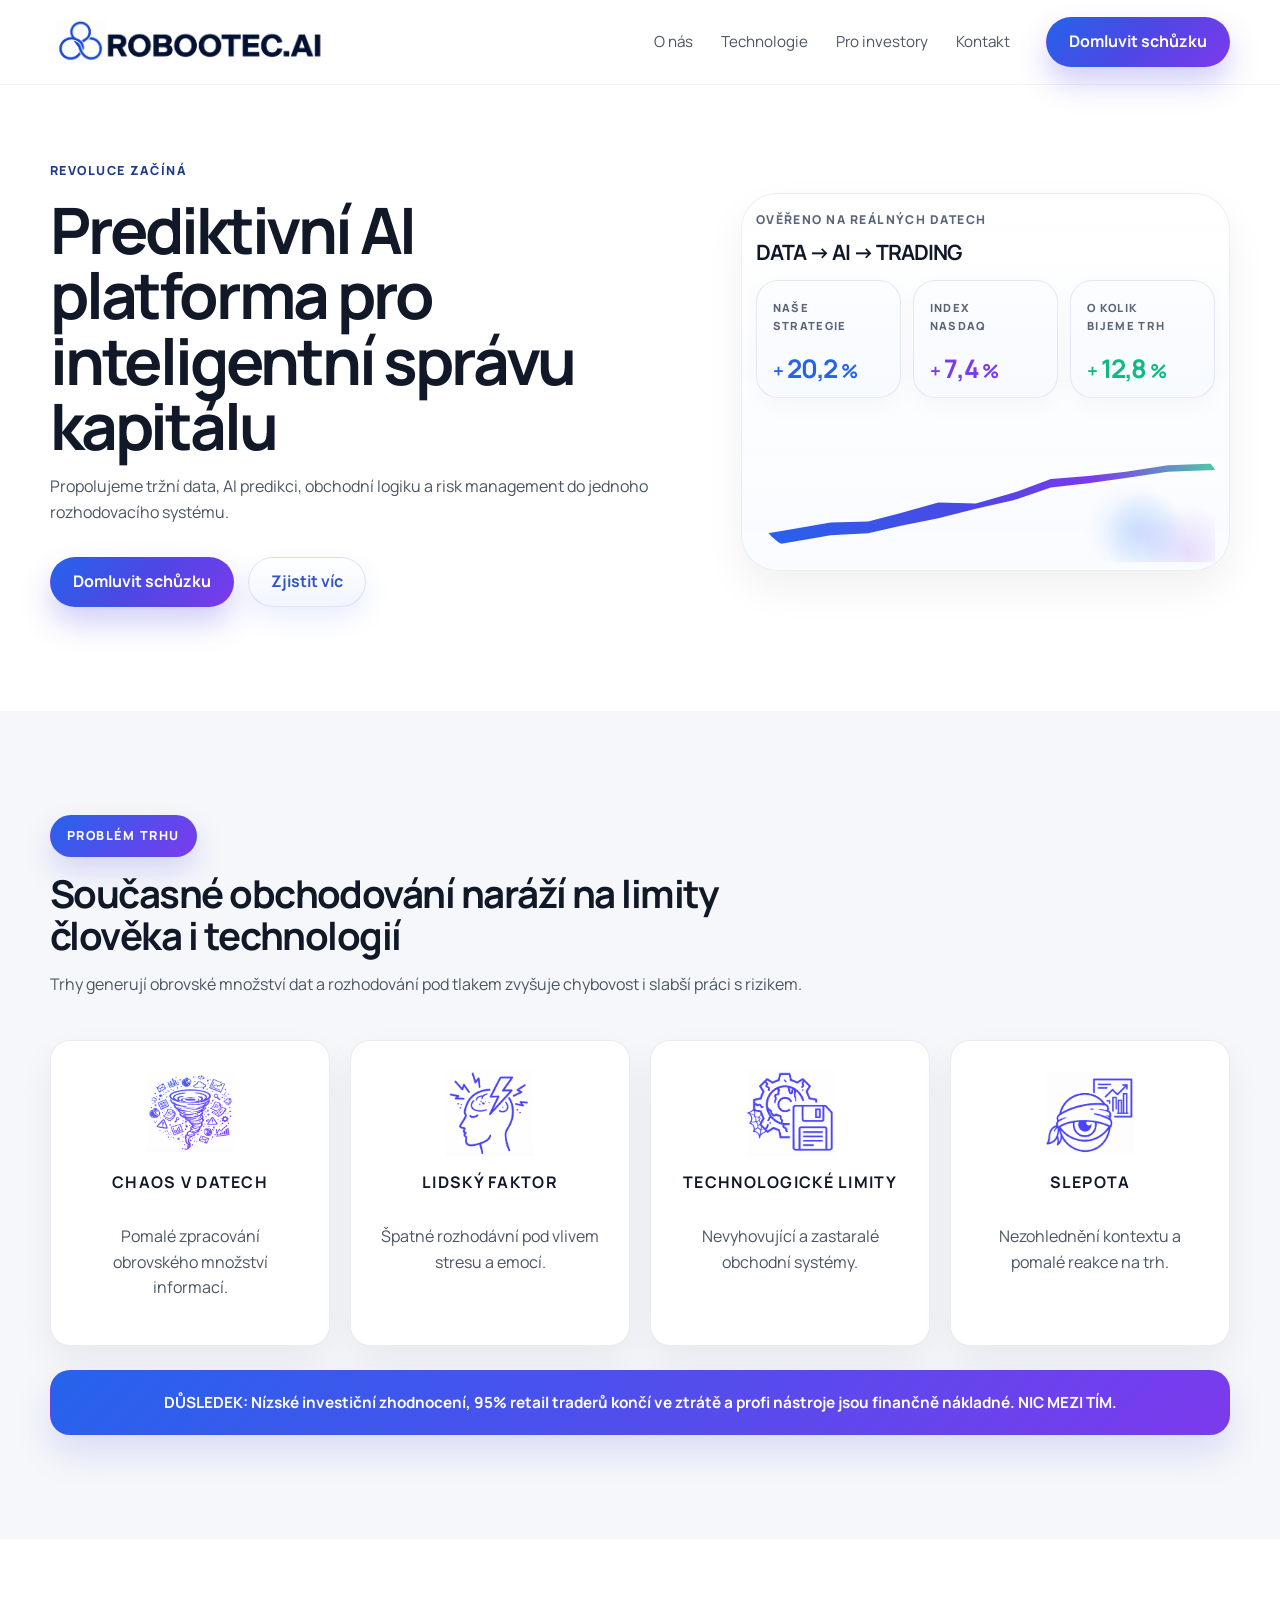
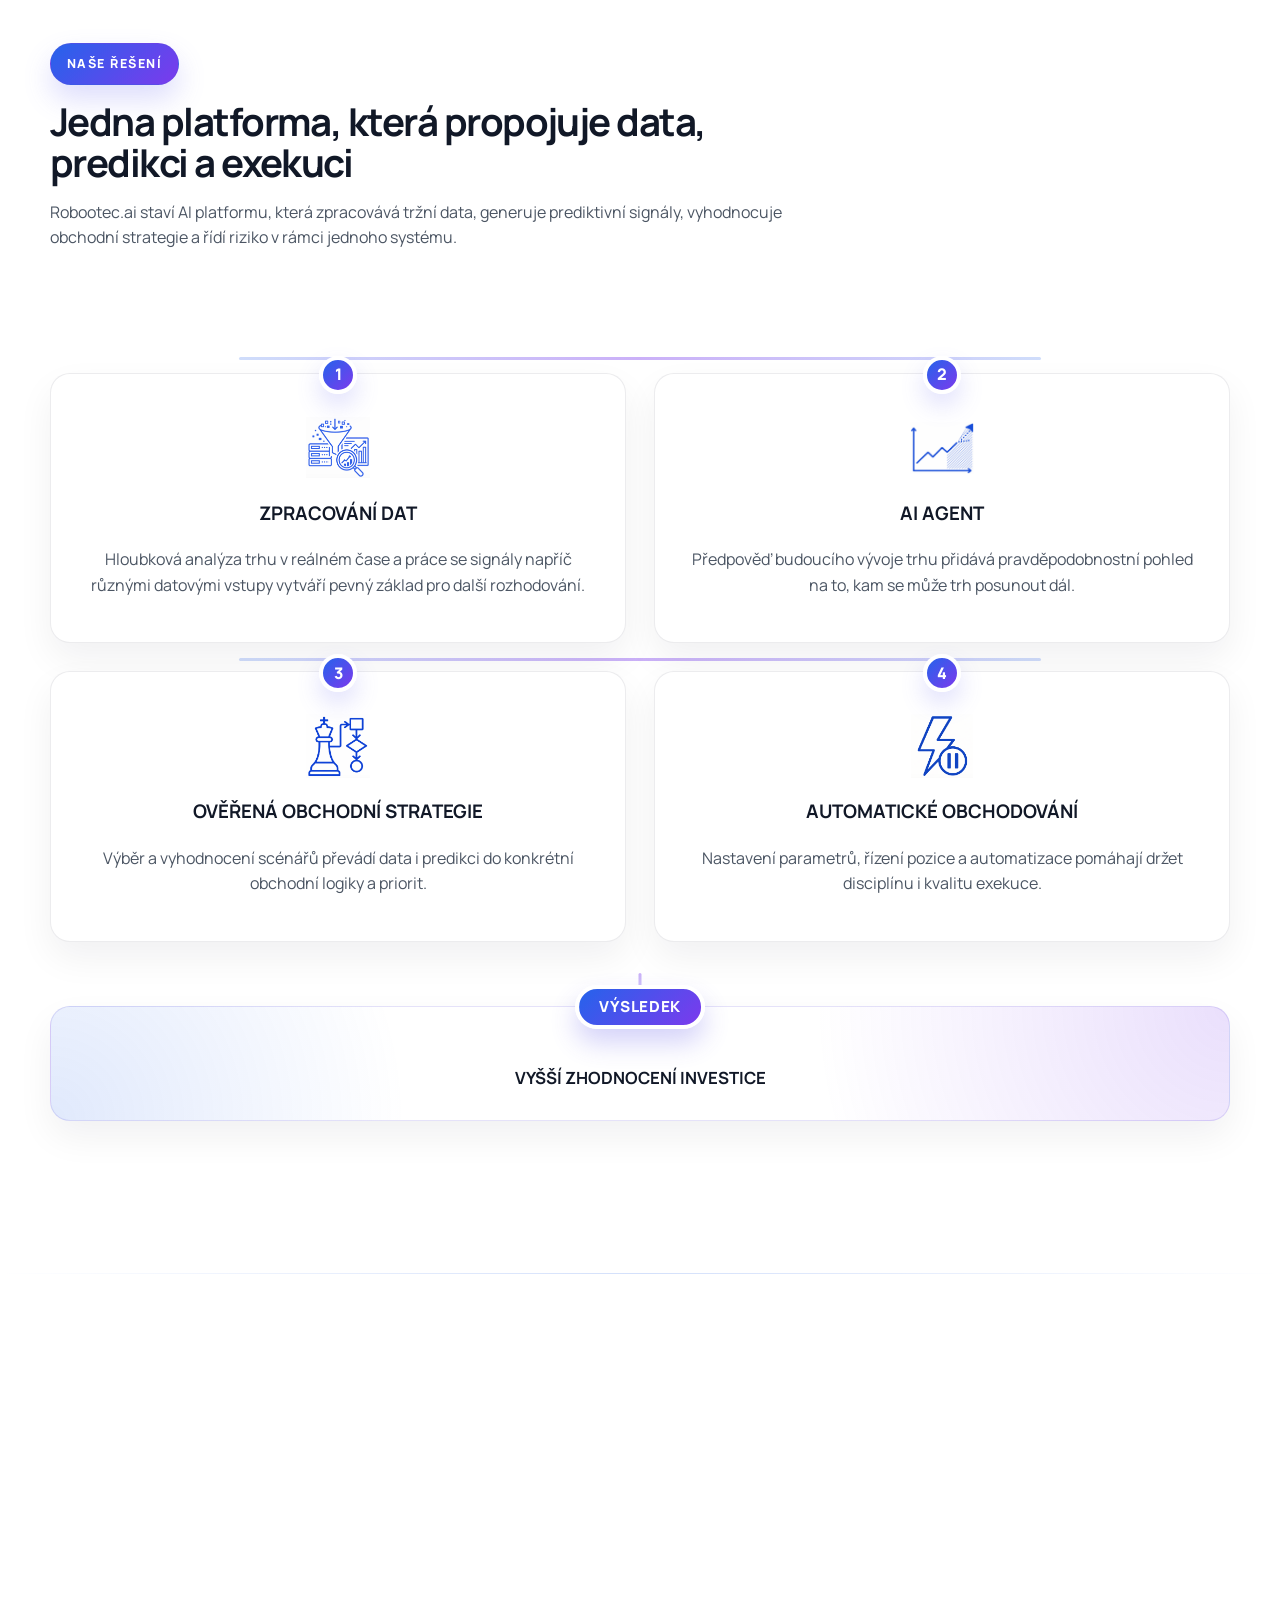
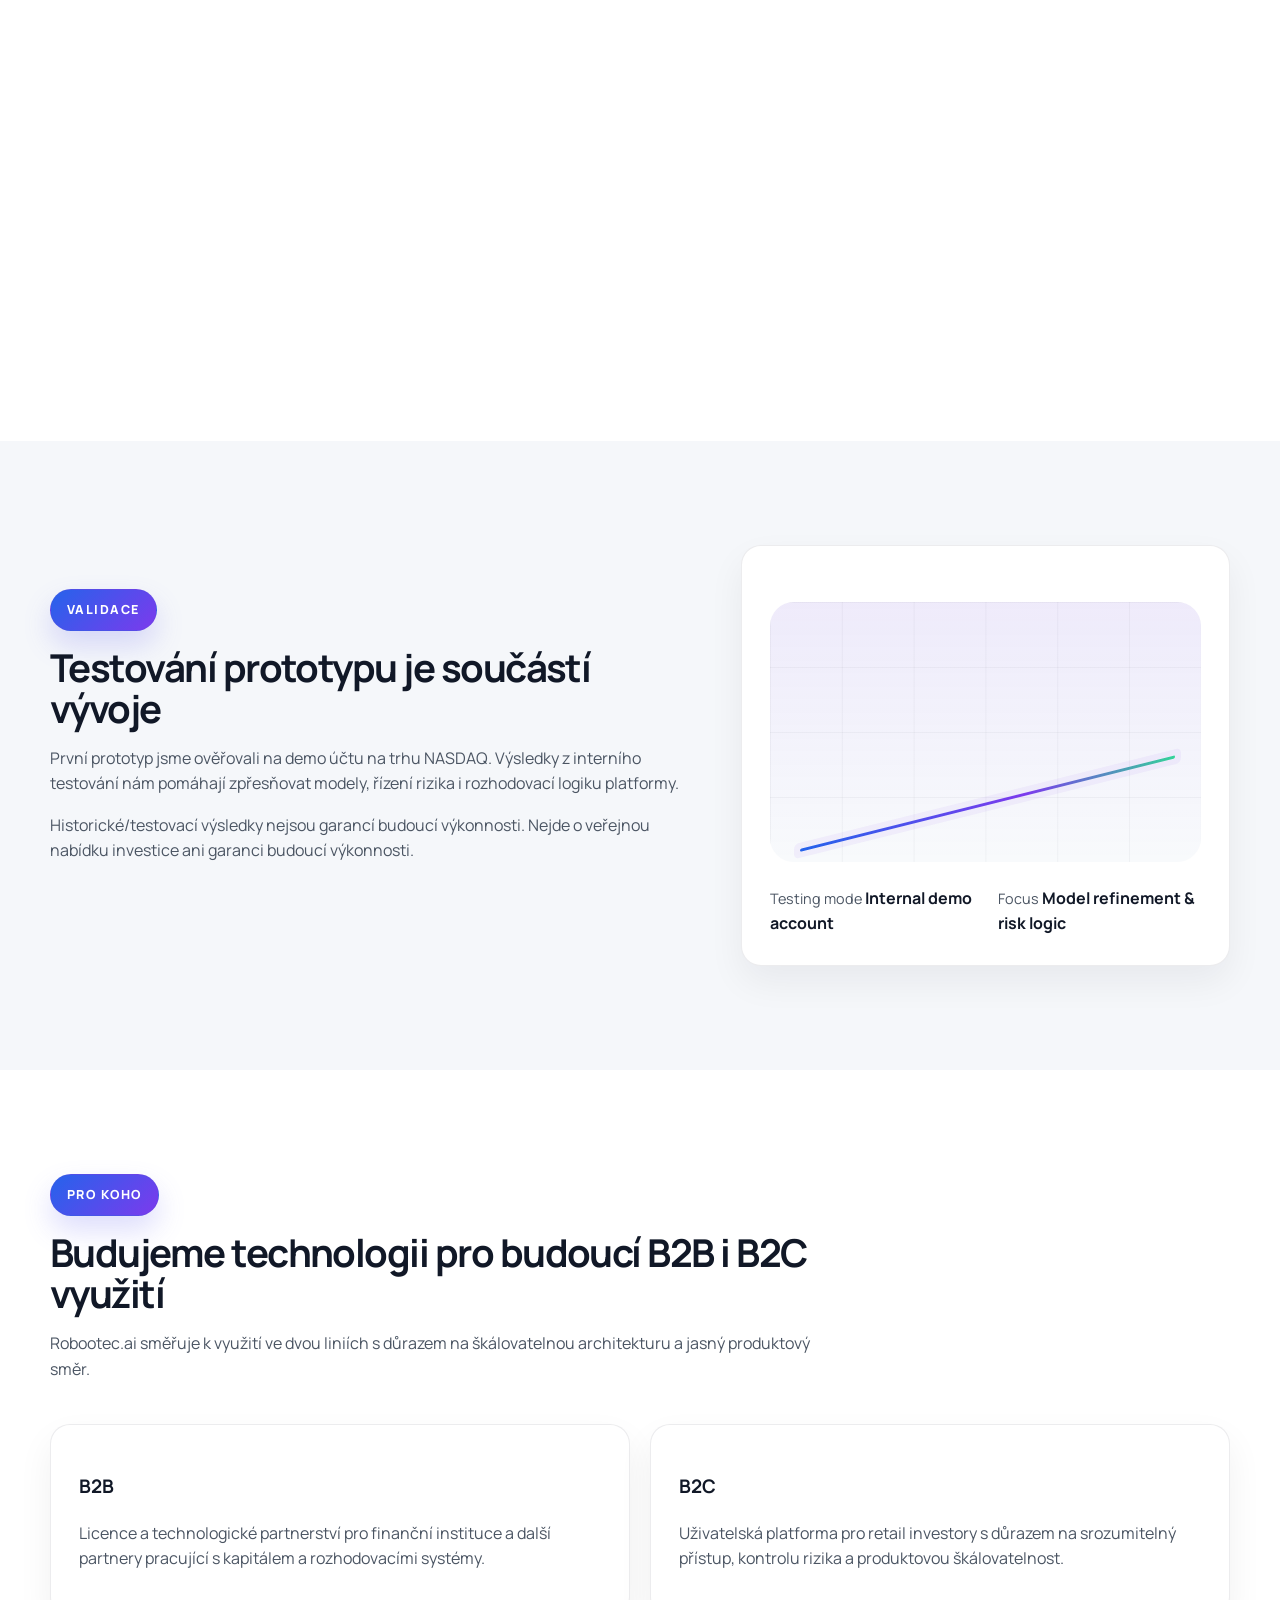
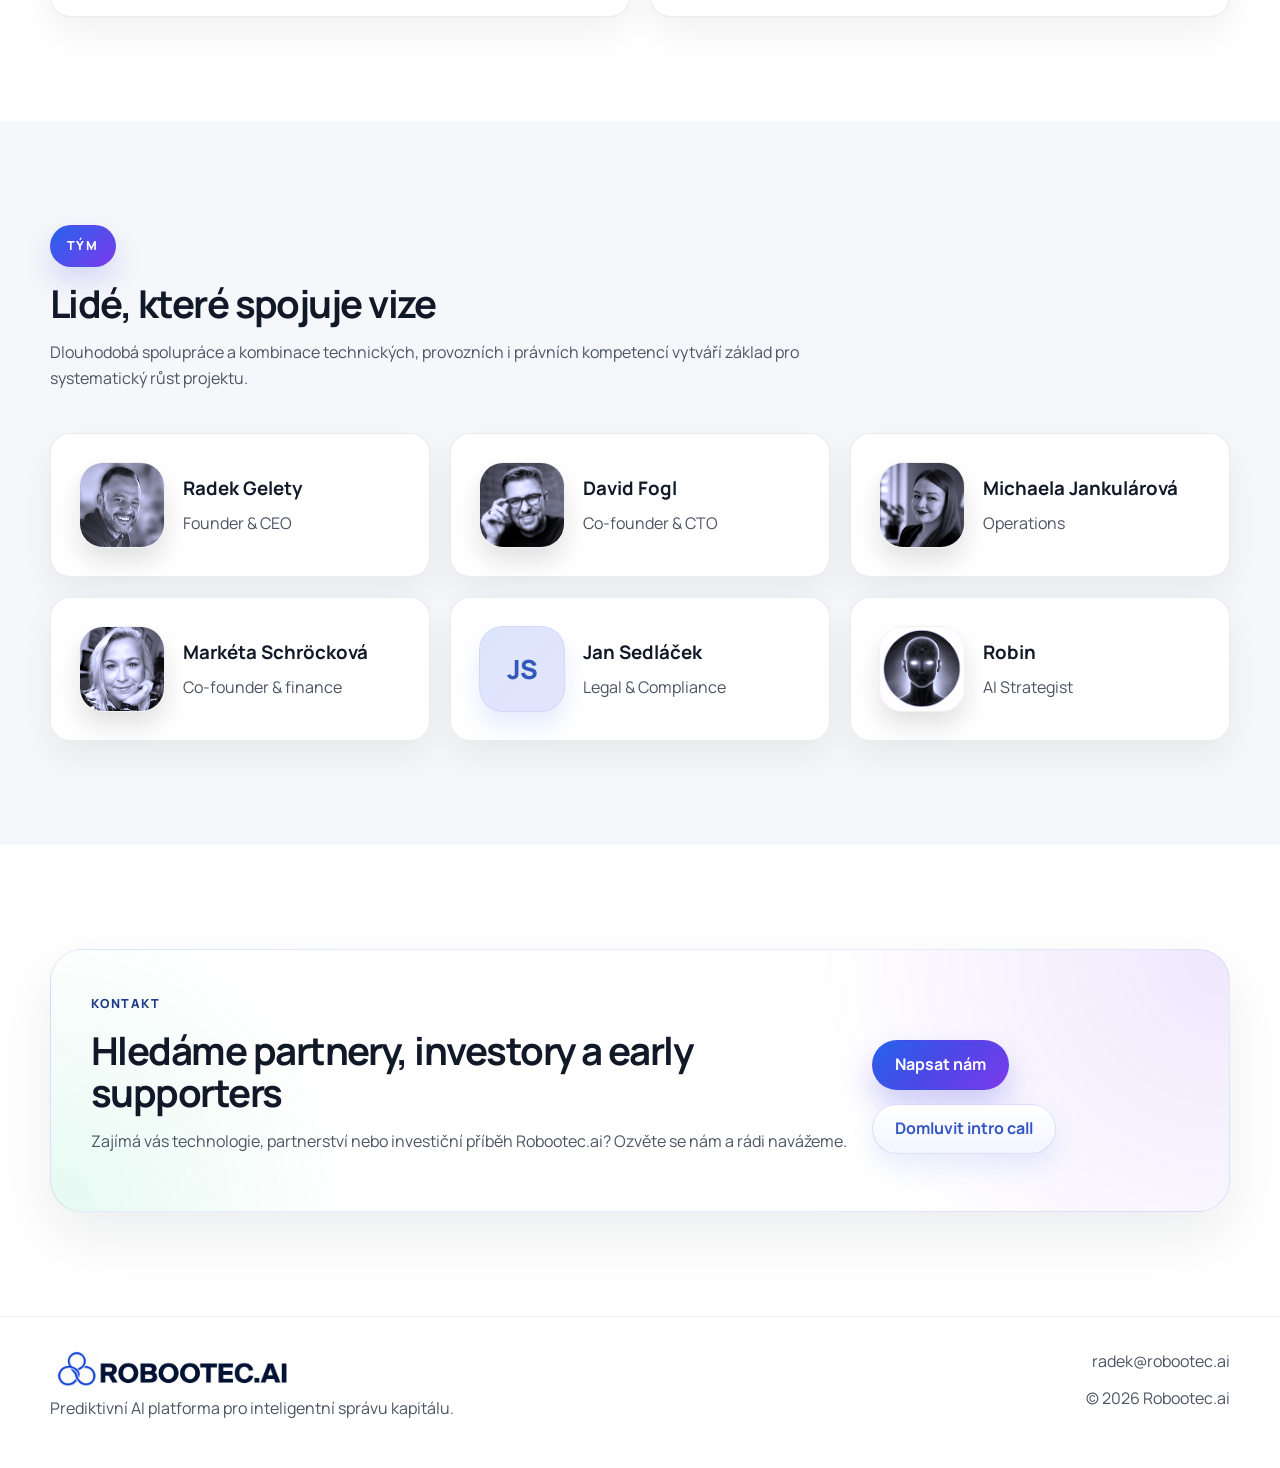
==== index.html @ 8fd39bbb "Shorten solution outcome banner text" ====
<!doctype html>
<html lang="cs">
<head>
  <meta charset="utf-8">
  <meta name="viewport" content="width=device-width, initial-scale=1">
  <title>Robootec.ai | Prediktivní AI platforma pro inteligentní správu kapitálu</title>
  <meta name="description" content="Robootec.ai vyvíjí prediktivní AI platformu, která propojuje tržní data, AI predikci, risk management a algoritmické obchodování do jednoho rozhodovacího systému.">
  <meta name="keywords" content="AI platforma, predictive intelligence, trading infrastructure, risk management, decision engine, market data, scalable architecture, prediktivní AI, trading platforma, algoritmické obchodování">
  <meta property="og:title" content="Robootec.ai | Prediktivní AI platforma pro inteligentní správu kapitálu">
  <meta property="og:description" content="Prediktivní AI platforma, která propojuje tržní data, AI predikci, obchodní logiku a risk management do jednoho rozhodovacího systému.">
  <meta property="og:type" content="website">
  <link rel="preconnect" href="https://fonts.googleapis.com">
  <link rel="preconnect" href="https://fonts.gstatic.com" crossorigin>
  <link href="https://fonts.googleapis.com/css2?family=Manrope:wght@400;500;600;700;800&display=swap" rel="stylesheet">
  <link rel="stylesheet" href="styles.css">
</head>
<body data-page="home">
  <header class="site-header">
    <div class="container nav-shell">
      <a class="logo" href="index.html" aria-label="Robootec.ai domů">
        <img class="logo-image" src="assets/logo-robootec.png" alt="Robootec.ai logo">
      </a>
      <button class="nav-toggle" type="button" aria-expanded="false" aria-controls="site-nav">
        <span></span>
        <span></span>
      </button>
      <nav id="site-nav" class="site-nav">
        <a href="o-nas.html">O nás</a>
        <a href="technologie.html">Technologie</a>
        <a href="pro-investory.html">Pro investory</a>
        <a href="kontakt.html">Kontakt</a>
      </nav>
      <a class="button button-primary nav-cta" href="kontakt.html">Domluvit schůzku</a>
    </div>
  </header>

  <main>
    <section class="hero section">
      <div class="container hero-grid">
        <div class="hero-copy reveal">
          <span class="eyebrow">REVOLUCE ZAČÍNÁ</span>
          <h1>Prediktivní AI platforma pro inteligentní správu kapitálu</h1>
          <p class="hero-text">Propolujeme tržní data, AI predikci, obchodní logiku a risk management do jednoho rozhodovacího systému.</p>
          <div class="hero-actions">
            <a class="button button-primary hero-button-primary" href="kontakt.html">Domluvit schůzku</a>
            <a class="button button-secondary hero-button-secondary" href="#platforma">Zjistit víc</a>
          </div>
        </div>
        <div class="hero-visual hero-visual-frame reveal reveal-delay-1" aria-hidden="true">
          <div class="hero-stack">
            <span class="hero-stack-label">OVĚŘENO NA REÁLNÝCH DATECH</span>
            <h2 class="hero-stack-heading">DATA → AI → TRADING</h2>
            <div class="hero-stack-cards">
              <article class="hero-stack-card">
                <span class="hero-stack-card-title">NAŠE STRATEGIE</span>
                <strong class="hero-stack-value"><span class="hero-stack-plus">+</span><span class="hero-stack-number">20,2</span><span class="hero-stack-percent">%</span></strong>
              </article>
              <article class="hero-stack-card">
                <span class="hero-stack-card-title">INDEX<br>NASDAQ</span>
                <strong class="hero-stack-value"><span class="hero-stack-plus">+</span><span class="hero-stack-number">7,4</span><span class="hero-stack-percent">%</span></strong>
              </article>
              <article class="hero-stack-card">
                <span class="hero-stack-card-title">O KOLIK<br>BIJEME TRH</span>
                <strong class="hero-stack-value"><span class="hero-stack-plus">+</span><span class="hero-stack-number">12,8</span><span class="hero-stack-percent">%</span></strong>
              </article>
            </div>
            <div class="hero-stack-curve">
              <span class="hero-stack-glow"></span>
            </div>
          </div>
        </div>
      </div>
    </section>

    <section id="problem" class="section section-muted">
      <div class="container">
        <div class="section-heading reveal">
          <span class="eyebrow eyebrow-pill">Problém trhu</span>
          <h2>Současné obchodování naráží na limity člověka i technologií</h2>
          <p>Trhy generují obrovské množství dat a rozhodování pod tlakem zvyšuje chybovost i slabší práci s rizikem.</p>
        </div>
        <div class="card-grid card-grid-four">
          <article class="info-card problem-card reveal">
            <img class="problem-icon" src="assets/problem-chaos.png" alt="Chaos v datech">
            <h3>CHAOS V DATECH</h3>
            <p>Pomalé zpracování obrovského množství informací.</p>
          </article>
          <article class="info-card problem-card reveal reveal-delay-1">
            <img class="problem-icon" src="assets/problem-human.png" alt="Lidský faktor">
            <h3>LIDSKÝ FAKTOR</h3>
            <p>Špatné rozhodávní pod vlivem stresu a emocí.</p>
          </article>
          <article class="info-card problem-card reveal reveal-delay-2">
            <img class="problem-icon" src="assets/problem-tech.png" alt="Technologické limity">
            <h3>TECHNOLOGICKÉ LIMITY</h3>
            <p>Nevyhovující a zastaralé obchodní systémy.</p>
          </article>
          <article class="info-card problem-card reveal reveal-delay-3">
            <img class="problem-icon" src="assets/problem-blindness.png" alt="Slepota">
            <h3>SLEPOTA</h3>
            <p>Nezohlednění kontextu a pomalé reakce na trh.</p>
          </article>
        </div>
        <div class="problem-outcome reveal">
          <p>DŮSLEDEK: Nízské investiční zhodnocení, 95% retail traderů končí ve ztrátě a profi nástroje jsou finančně nákladné. NIC MEZI TÍM.</p>
        </div>
      </div>
    </section>

    <section id="platforma" class="section">
      <div class="container split-section">
        <div class="section-heading reveal">
          <span class="eyebrow eyebrow-pill">Naše řešení</span>
          <h2>Jedna platforma, která propojuje data, predikci a exekuci</h2>
          <p>Robootec.ai staví AI platformu, která zpracovává tržní data, generuje prediktivní signály, vyhodnocuje obchodní strategie a řídí riziko v rámci jednoho systému.</p>
        </div>
        <div class="pillar-grid">
          <article class="pillar-card reveal">
            <span class="pillar-step">1</span>
            <img class="pillar-icon" src="assets/solution-data-processing.png" alt="Data processing ilustrace">
            <h3>ZPRACOVÁNÍ DAT</h3>
            <p>Hloubková analýza trhu v reálném čase a práce se signály napříč různými datovými vstupy vytváří pevný základ pro další rozhodování.</p>
          </article>
          <article class="pillar-card reveal reveal-delay-1">
            <span class="pillar-step">2</span>
            <img class="pillar-icon" src="assets/solution-ai-prediction.png" alt="AI prediction ilustrace">
            <h3>AI AGENT</h3>
            <p>Předpověď budoucího vývoje trhu přidává pravděpodobnostní pohled na to, kam se může trh posunout dál.</p>
          </article>
          <article class="pillar-card reveal reveal-delay-2">
            <span class="pillar-step">3</span>
            <img class="pillar-icon" src="assets/solution-strategy-engine.png" alt="Strategy engine ilustrace">
            <h3>OVĚŘENÁ OBCHODNÍ STRATEGIE</h3>
            <p>Výběr a vyhodnocení scénářů převádí data i predikci do konkrétní obchodní logiky a priorit.</p>
          </article>
          <article class="pillar-card reveal reveal-delay-3">
            <span class="pillar-step">4</span>
            <img class="pillar-icon" src="assets/solution-risk-execution.png" alt="Risk and execution ilustrace">
            <h3>AUTOMATICKÉ OBCHODOVÁNÍ</h3>
            <p>Nastavení parametrů, řízení pozice a automatizace pomáhají držet disciplínu i kvalitu exekuce.</p>
          </article>
        </div>
        <div class="pillar-outcome reveal">
          <span class="pillar-outcome-label">Výsledek</span>
          <p>VYŠŠÍ ZHODNOCENÍ INVESTICE</p>
        </div>
      </div>
    </section>

    <section class="section section-lined">
      <div class="container">
        <div class="section-heading reveal">
          <span class="eyebrow eyebrow-pill">VÝSLEDEK</span>
          <h2>Souvislý rozhodovací proces</h2>
          <p>Výsledkem propojení dat, AI a exekuce je systém, který pracuje transparentně, bez emocí a ve škále, kterou člověk sám neobsáhne.</p>
        </div>
        <div class="timeline">
          <article class="timeline-step timeline-step-blue reveal">
            <span class="timeline-keyword">TRANSPARENTNÍ</span>
            <h3>Transparentní rozhodování</h3>
            <p>Platforma pracuje s jasně definovanými daty, pravidly a logikou. Každé rozhodnutí je dohledatelné a vyhodnotitelné v kontextu trhu i strategie.</p>
            <ul class="feature-list timeline-list">
              <li>žádné „black box“ rozhodování bez kontextu</li>
              <li>možnost zpětné analýzy a optimalizace</li>
              <li>lepší kontrola nad procesem</li>
            </ul>
          </article>
          <article class="timeline-step timeline-step-purple reveal reveal-delay-1">
            <span class="timeline-keyword">BEZ EMOCÍ</span>
            <h3>Rozhodování bez emocí</h3>
            <p>Eliminujeme vliv stresu, impulzivních reakcí a subjektivních chyb. Platforma vyhodnocuje situace na základě dat a pravděpodobností, ne pocitů.</p>
            <ul class="feature-list timeline-list">
              <li>konzistentní rozhodování v čase</li>
              <li>žádné impulzivní vstupy a výstupy</li>
              <li>stabilnější práce s rizikem</li>
            </ul>
          </article>
          <article class="timeline-step timeline-step-green reveal reveal-delay-2">
            <span class="timeline-keyword">ŠKÁLOVATELNÉ</span>
            <h3>Škálovatelná technologie</h3>
            <p>Systém je navržený tak, aby zvládal více strategií, modelů i trhů bez omezení lidskou kapacitou.</p>
            <ul class="feature-list timeline-list">
              <li>možnost paralelního vyhodnocování scénářů</li>
              <li>připraveno pro růst objemu i komplexity</li>
              <li>využitelné pro B2B i B2C model</li>
            </ul>
          </article>
        </div>
      </div>
    </section>

    <section class="section section-muted">
      <div class="container validation-grid">
        <div class="section-heading reveal">
          <span class="eyebrow eyebrow-pill">Validace</span>
          <h2>Testování prototypu je součástí vývoje</h2>
          <p>První prototyp jsme ověřovali na demo účtu na trhu NASDAQ. Výsledky z interního testování nám pomáhají zpřesňovat modely, řízení rizika i rozhodovací logiku platformy.</p>
          <p class="disclaimer">Historické/testovací výsledky nejsou garancí budoucí výkonnosti. Nejde o veřejnou nabídku investice ani garanci budoucí výkonnosti.</p>
        </div>
        <div class="validation-card reveal reveal-delay-1" aria-hidden="true">
          <div class="mini-chart">
            <span class="mini-chart-line"></span>
          </div>
          <div class="mini-chart-meta">
            <div>
              <span class="label">Testing mode</span>
              <strong>Internal demo account</strong>
            </div>
            <div>
              <span class="label">Focus</span>
              <strong>Model refinement &amp; risk logic</strong>
            </div>
          </div>
        </div>
      </div>
    </section>

    <section id="pro-koho" class="section">
      <div class="container">
        <div class="section-heading reveal">
          <span class="eyebrow eyebrow-pill">Pro koho</span>
          <h2>Budujeme technologii pro budoucí B2B i B2C využití</h2>
          <p>Robootec.ai směřuje k využití ve dvou liniích s důrazem na škálovatelnou architekturu a jasný produktový směr.</p>
        </div>
        <div class="card-grid card-grid-two">
          <article class="segment-card reveal">
            <h3>B2B</h3>
            <p>Licence a technologické partnerství pro finanční instituce a další partnery pracující s kapitálem a rozhodovacími systémy.</p>
          </article>
          <article class="segment-card reveal reveal-delay-1">
            <h3>B2C</h3>
            <p>Uživatelská platforma pro retail investory s důrazem na srozumitelný přístup, kontrolu rizika a produktovou škálovatelnost.</p>
          </article>
        </div>
      </div>
    </section>

    <section id="tym" class="section section-muted">
      <div class="container">
        <div class="section-heading reveal">
          <span class="eyebrow eyebrow-pill">Tým</span>
          <h2>Lidé, které spojuje vize</h2>
          <p>Dlouhodobá spolupráce a kombinace technických, provozních i právních kompetencí vytváří základ pro systematický růst projektu.</p>
        </div>
        <div class="team-grid">
          <article class="team-card reveal">
            <img class="team-photo" src="assets/team/radek-gelety.png" alt="Radek Gelety">
            <div class="team-copy">
              <h3>Radek Gelety</h3>
              <p>Founder &amp; CEO</p>
            </div>
          </article>
          <article class="team-card reveal reveal-delay-1">
            <img class="team-photo" src="assets/team/david-fogl.jpg" alt="David Fogl">
            <div class="team-copy">
              <h3>David Fogl</h3>
              <p>Co-founder &amp; CTO</p>
            </div>
          </article>
          <article class="team-card reveal reveal-delay-2">
            <img class="team-photo" src="assets/team/michaela-jankularova.png" alt="Michaela Jankulárová">
            <div class="team-copy">
              <h3>Michaela Jankulárová</h3>
              <p>Operations</p>
            </div>
          </article>
          <article class="team-card reveal reveal-delay-3">
            <img class="team-photo" src="assets/team/marketa-schrockova.jpg" alt="Markéta Schröcková">
            <div class="team-copy">
              <h3>Markéta Schröcková</h3>
              <p>Co-founder &amp; finance</p>
            </div>
          </article>
          <article class="team-card reveal">
            <div class="avatar-placeholder">JS</div>
            <div class="team-copy">
              <h3>Jan Sedláček</h3>
              <p>Legal &amp; Compliance</p>
            </div>
          </article>
          <article class="team-card reveal reveal-delay-1">
            <img class="team-photo" src="assets/team/robin.png" alt="Robin">
            <div class="team-copy">
              <h3>Robin</h3>
              <p>AI Strategist</p>
            </div>
          </article>
        </div>
      </div>
    </section>

    <section class="section">
      <div class="container">
        <div class="cta-panel reveal">
          <div>
            <span class="eyebrow">Kontakt</span>
            <h2>Hledáme partnery, investory a early supporters</h2>
            <p>Zajímá vás technologie, partnerství nebo investiční příběh Robootec.ai? Ozvěte se nám a rádi navážeme.</p>
          </div>
          <div class="cta-actions">
            <a class="button button-primary hero-button-primary" href="kontakt.html">Napsat nám</a>
            <a class="button button-secondary hero-button-secondary" href="kontakt.html">Domluvit intro call</a>
          </div>
        </div>
      </div>
    </section>
  </main>

  <footer class="site-footer">
    <div class="container footer-shell">
      <div>
        <a class="logo footer-logo" href="index.html">
          <img class="logo-image logo-image-footer" src="assets/logo-robootec.png" alt="Robootec.ai logo">
        </a>
        <p class="footer-copy">Prediktivní AI platforma pro inteligentní správu kapitálu.</p>
      </div>
      <div class="footer-contact">
        <a href="mailto:radek@robootec.ai">radek@robootec.ai</a>
        <span>&copy; 2026 Robootec.ai</span>
      </div>
    </div>
  </footer>

  <script src="script.js"></script>
</body>
</html>
---- styles.css ----
:root {
  --background: #ffffff;
  --surface: #f5f7fa;
  --surface-strong: #eef2ff;
  --text: #111827;
  --muted: #4b5563;
  --line: rgba(17, 24, 39, 0.08);
  --line-strong: rgba(30, 58, 138, 0.18);
  --primary: #1e3a8a;
  --accent: linear-gradient(135deg, #2563eb 0%, #7c3aed 55%, #34d399 100%);
  --shadow-soft: 0 24px 60px rgba(15, 23, 42, 0.08);
  --shadow-card: 0 16px 36px rgba(15, 23, 42, 0.06);
  --radius-lg: 28px;
  --radius-md: 20px;
  --radius-sm: 14px;
  --container: 1180px;
  --nav-height: 84px;
}

*,
*::before,
*::after {
  box-sizing: border-box;
}

html {
  scroll-behavior: smooth;
}

body {
  margin: 0;
  font-family: "Manrope", sans-serif;
  color: var(--text);
  background: var(--background);
  line-height: 1.6;
}

img {
  max-width: 100%;
  display: block;
}

a {
  color: inherit;
  text-decoration: none;
}

button,
input,
select,
textarea {
  font: inherit;
}

main {
  overflow: clip;
}

.container {
  width: min(calc(100% - 40px), var(--container));
  margin: 0 auto;
}

.narrow {
  max-width: 780px;
}

.section {
  padding: 104px 0;
}

.section-muted {
  background: var(--surface);
}

.section-lined {
  position: relative;
}

.section-lined::before {
  content: "";
  position: absolute;
  inset: 48px 0 auto;
  height: 1px;
  background: linear-gradient(90deg, transparent, rgba(37, 99, 235, 0.2), transparent);
}

.site-header {
  position: sticky;
  top: 0;
  z-index: 40;
  background: rgba(255, 255, 255, 0.9);
  backdrop-filter: blur(14px);
  border-bottom: 1px solid rgba(17, 24, 39, 0.05);
}

.nav-shell {
  min-height: var(--nav-height);
  display: flex;
  align-items: center;
  gap: 28px;
}

.logo {
  display: inline-flex;
  align-items: center;
  flex-shrink: 0;
}

.logo-image {
  width: auto;
  height: 48px;
}

.logo-image-footer {
  height: 42px;
}

.site-nav {
  display: flex;
  align-items: center;
  gap: 28px;
  margin-left: auto;
}

.site-nav a {
  font-size: 0.95rem;
  color: var(--muted);
  transition: color 180ms ease;
}

.site-nav a:hover,
.site-nav a:focus-visible,
body[data-page="about"] .site-nav a[href="o-nas.html"],
body[data-page="technology"] .site-nav a[href="technologie.html"],
body[data-page="contact"] .site-nav a[href="kontakt.html"] {
  color: var(--text);
}

.nav-toggle {
  display: none;
  width: 48px;
  height: 48px;
  border: 1px solid var(--line);
  border-radius: 16px;
  background: #fff;
  padding: 0;
}

.nav-toggle span {
  display: block;
  width: 18px;
  height: 2px;
  margin: 6px auto;
  background: var(--text);
  transition: transform 180ms ease;
}

.button {
  display: inline-flex;
  align-items: center;
  justify-content: center;
  gap: 10px;
  min-height: 50px;
  padding: 0 22px;
  border-radius: 999px;
  border: 1px solid transparent;
  font-weight: 700;
  transition: transform 180ms ease, box-shadow 180ms ease, border-color 180ms ease;
}

.button:hover,
.button:focus-visible {
  transform: translateY(-1px);
}

.button-primary {
  color: #fff;
  background: var(--primary);
  box-shadow: 0 12px 24px rgba(30, 58, 138, 0.18);
}

.button-secondary {
  color: #fff;
  background: var(--primary);
  box-shadow: 0 12px 24px rgba(30, 58, 138, 0.18);
}

.hero-button-primary {
  background: linear-gradient(135deg, #2563eb 0%, #4f46e5 52%, #7c3aed 100%);
  box-shadow: 0 16px 30px rgba(79, 70, 229, 0.26);
}

.nav-cta {
  margin-left: 8px;
  background: linear-gradient(135deg, #2563eb 0%, #4f46e5 52%, #7c3aed 100%);
  box-shadow: 0 16px 30px rgba(79, 70, 229, 0.26);
}

.hero-button-secondary {
  color: #3456c5;
  background: linear-gradient(180deg, rgba(255, 255, 255, 0.98), rgba(241, 245, 255, 0.96));
  border-color: rgba(79, 70, 229, 0.16);
  box-shadow: 0 12px 26px rgba(37, 99, 235, 0.1);
}

.button-full {
  width: 100%;
}

.eyebrow {
  display: inline-block;
  margin-bottom: 16px;
  font-size: 0.78rem;
  font-weight: 800;
  letter-spacing: 0.12em;
  text-transform: uppercase;
  color: var(--primary);
}

.eyebrow-pill {
  padding: 10px 16px;
  border-radius: 999px;
  background: linear-gradient(135deg, #2563eb 0%, #7c3aed 100%);
  border: 1px solid rgba(92, 78, 216, 0.28);
  color: #ffffff;
  box-shadow: 0 14px 28px rgba(99, 102, 241, 0.22);
}

.hero {
  padding-top: 72px;
}

.hero-grid,
.validation-grid,
.contact-layout {
  display: grid;
  grid-template-columns: 1.14fr 0.86fr;
  gap: 42px;
  align-items: center;
}

.hero h1,
.page-hero h1 {
  margin: 0;
  font-size: clamp(2.8rem, 5vw, 5.1rem);
  line-height: 1.02;
  letter-spacing: -0.05em;
}

.hero-text,
.page-hero p,
.section-heading p,
.footer-copy,
.cta-panel p,
.info-card p,
.pillar-card p,
.phase-card p,
.segment-card p,
.team-card p,
.story-card p,
.tech-layer p,
.contact-panel p,
.form-header p,
.form-note,
.disclaimer {
  color: var(--muted);
}

.hero-actions,
.cta-actions,
.contact-actions {
  display: flex;
  flex-wrap: wrap;
  gap: 14px;
  margin-top: 32px;
}

.metric-card,
.info-card,
.pillar-card,
.phase-card,
.segment-card,
.team-card,
.story-card,
.tech-layer,
.contact-panel,
.contact-form,
.validation-card {
  background: #fff;
  border: 1px solid var(--line);
  border-radius: var(--radius-md);
  box-shadow: var(--shadow-card);
}

.metric-label,
.label {
  font-size: 0.9rem;
  color: var(--muted);
}

.hero-visual {
  position: relative;
  min-height: 520px;
}

.hero-visual-frame {
  width: 100%;
  max-width: 560px;
  margin-left: auto;
  min-height: auto;
  padding: 16px 14px 8px;
  border-radius: 36px;
  background:
    linear-gradient(180deg, rgba(255, 255, 255, 0.98), rgba(249, 251, 255, 0.96));
  border: 1px solid rgba(30, 58, 138, 0.08);
  box-shadow: 0 18px 40px rgba(15, 23, 42, 0.06);
  overflow: hidden;
}

.hero-stack {
  display: grid;
  gap: 16px;
}

.hero-stack-label {
  font-size: 0.76rem;
  font-weight: 800;
  letter-spacing: 0.12em;
  color: #5b6478;
  text-transform: uppercase;
}

.hero-stack-heading {
  margin: -4px 0 0;
  font-size: clamp(1.2rem, 1.65vw, 1.8rem);
  line-height: 1.08;
  letter-spacing: -0.05em;
  color: #111827;
}

.hero-stack-cards {
  display: grid;
  grid-template-columns: repeat(3, minmax(0, 1fr));
  gap: 12px;
}

.hero-stack-card {
  min-height: 118px;
  padding: 18px 16px 16px;
  border-radius: 22px;
  border: 1px solid rgba(30, 58, 138, 0.1);
  background: linear-gradient(180deg, #fbfdff 0%, #f7faff 100%);
  box-shadow: 0 8px 24px rgba(15, 23, 42, 0.03);
  display: flex;
  flex-direction: column;
  justify-content: space-between;
}

.hero-stack-card-title {
  display: block;
  margin-bottom: 10px;
  font-size: 0.7rem;
  font-weight: 800;
  letter-spacing: 0.12em;
  color: #5b6478;
  text-transform: uppercase;
}

.hero-stack-value {
  display: flex;
  align-items: baseline;
  gap: 4px;
  flex-wrap: wrap;
}

.hero-stack-plus,
.hero-stack-percent {
  font-size: clamp(1.2rem, 1.5vw, 1.45rem);
  line-height: 1;
  letter-spacing: -0.03em;
}

.hero-stack-number {
  font-size: clamp(1.6rem, 2vw, 2rem);
  line-height: 0.95;
  letter-spacing: -0.05em;
}

.hero-stack-card:nth-child(1) .hero-stack-value,
.hero-stack-card:nth-child(1) .hero-stack-plus,
.hero-stack-card:nth-child(1) .hero-stack-number,
.hero-stack-card:nth-child(1) .hero-stack-percent {
  color: #2563eb;
}

.hero-stack-card:nth-child(2) .hero-stack-value,
.hero-stack-card:nth-child(2) .hero-stack-plus,
.hero-stack-card:nth-child(2) .hero-stack-number,
.hero-stack-card:nth-child(2) .hero-stack-percent {
  color: #7c3aed;
}

.hero-stack-card:nth-child(3) .hero-stack-value,
.hero-stack-card:nth-child(3) .hero-stack-plus,
.hero-stack-card:nth-child(3) .hero-stack-number,
.hero-stack-card:nth-child(3) .hero-stack-percent {
  color: #10b981;
}

.hero-stack-curve {
  position: relative;
  min-height: 148px;
  margin-top: 0;
  border-radius: 28px 28px 0 0;
  overflow: hidden;
}

.hero-stack-curve::before {
  content: "";
  position: absolute;
  inset: 0;
  background:
    radial-gradient(circle at 82% 78%, rgba(59, 130, 246, 0.12), transparent 12%),
    radial-gradient(circle at 94% 92%, rgba(124, 58, 237, 0.16), transparent 10%);
}

.hero-stack-curve::after {
  content: "";
  position: absolute;
  left: 0;
  right: -2%;
  bottom: 10px;
  height: 106px;
  background: linear-gradient(90deg, #2563eb 0%, #4f46e5 48%, #7c3aed 72%, #4fd1a5 100%);
  clip-path: polygon(0% 84%, 8% 78%, 16% 72%, 24% 71%, 31% 63%, 39% 53%, 47% 54%, 55% 44%, 63% 31%, 71% 28%, 79% 24%, 88% 18%, 100% 16%, 100% 22%, 88% 24%, 79% 30%, 71% 35%, 63% 39%, 55% 51%, 47% 59%, 39% 68%, 31% 75%, 24% 82%, 16% 84%, 8% 90%, 0% 96%);
  border-radius: 999px;
}

.hero-stack-glow {
  position: absolute;
  right: 28px;
  bottom: -14px;
  width: 84px;
  height: 84px;
  border-radius: 50%;
  background: radial-gradient(circle, rgba(129, 140, 248, 0.22) 0%, rgba(96, 165, 250, 0.14) 32%, transparent 72%);
}

.dashboard-card {
  position: absolute;
  border-radius: 32px;
  background: #fff;
  border: 1px solid rgba(30, 58, 138, 0.12);
  box-shadow: var(--shadow-soft);
}

.dashboard-card-main {
  inset: 26px 90px 40px 0;
  padding: 28px;
}

.problem-card {
  display: flex;
  flex-direction: column;
  gap: 16px;
  align-items: center;
  text-align: center;
}

.problem-card h3 {
  margin: 0;
  font-size: 1rem;
  line-height: 1.2;
  letter-spacing: 0.08em;
  text-transform: uppercase;
}

.problem-icon {
  width: 88px;
  height: 88px;
  object-fit: contain;
}

.problem-outcome {
  display: block;
  margin-top: 24px;
  width: 100%;
  padding: 20px 28px;
  border-radius: var(--radius-md);
  border: 1px solid rgba(92, 78, 216, 0.22);
  background: linear-gradient(135deg, #2563eb 0%, #7c3aed 100%) !important;
  box-shadow: 0 18px 34px rgba(99, 102, 241, 0.18);
  overflow: hidden;
}

.problem-outcome p {
  margin: 0;
  color: #ffffff !important;
  font-size: 0.96rem;
  font-weight: 700;
  line-height: 1.5;
  text-align: center;
}

.dashboard-card-side {
  right: 0;
  bottom: 22px;
  width: 230px;
  padding: 24px;
}

.dashboard-header,
.dashboard-stats {
  display: flex;
  justify-content: space-between;
  gap: 12px;
  align-items: center;
}

.dashboard-stats {
  margin-top: 24px;
}

.chip {
  display: inline-flex;
  padding: 8px 12px;
  border-radius: 999px;
  background: var(--surface);
  color: var(--muted);
  font-size: 0.8rem;
  font-weight: 700;
}

.chip-accent {
  background: rgba(37, 99, 235, 0.1);
  color: var(--primary);
}

.chart-shell,
.mini-chart {
  position: relative;
  margin-top: 28px;
  height: 260px;
  border-radius: 24px;
  background:
    linear-gradient(180deg, rgba(124, 58, 237, 0.08), rgba(255, 255, 255, 0)),
    #f8fafc;
  overflow: hidden;
}

.chart-grid,
.mini-chart::before {
  position: absolute;
  inset: 0;
  background-image:
    linear-gradient(rgba(17, 24, 39, 0.04) 1px, transparent 1px),
    linear-gradient(90deg, rgba(17, 24, 39, 0.04) 1px, transparent 1px);
  background-size: 100% 25%, 16.66% 100%;
  content: "";
}

.chart-line,
.mini-chart-line {
  position: absolute;
  left: 7%;
  right: 6%;
  bottom: 22%;
  height: 3px;
  background: linear-gradient(90deg, #2563eb 0%, #7c3aed 60%, #34d399 100%);
  transform: skewY(-14deg);
  border-radius: 999px;
  box-shadow: 0 0 0 6px rgba(124, 58, 237, 0.06);
}

.mini-stack,
.feature-list {
  margin: 18px 0 0;
  padding-left: 18px;
  color: var(--muted);
}

.section-heading {
  max-width: 760px;
  margin-bottom: 42px;
}

.section-heading h2,
.cta-panel h2,
.tech-layer h2,
.story-card h2,
.contact-panel h2,
.form-header h2 {
  margin: 0 0 14px;
  font-size: clamp(2rem, 3vw, 3.1rem);
  line-height: 1.08;
  letter-spacing: -0.04em;
}

.card-grid {
  display: grid;
  gap: 20px;
}

.card-grid-four {
  grid-template-columns: repeat(4, minmax(0, 1fr));
}

.card-grid-two,
.phase-grid,
.investor-grid {
  grid-template-columns: repeat(2, minmax(0, 1fr));
  display: grid;
  gap: 20px;
}

.phase-grid {
  grid-template-columns: repeat(3, minmax(0, 1fr));
}

.info-card,
.pillar-card,
.phase-card,
.segment-card,
.team-card,
.story-card,
.tech-layer {
  padding: 28px;
}

.icon-badge,
.phase-label,
.story-year {
  display: inline-flex;
  align-items: center;
  justify-content: center;
  min-width: 52px;
  min-height: 32px;
  padding: 0 14px;
  border-radius: 999px;
  background: rgba(30, 58, 138, 0.08);
  color: var(--primary);
  font-weight: 800;
  font-size: 0.82rem;
}

.split-section {
  display: grid;
  gap: 30px;
}

.pillar-grid,
.team-grid {
  display: grid;
  gap: 20px;
}

.pillar-grid {
  grid-template-columns: repeat(2, minmax(0, 1fr));
  position: relative;
  gap: 28px;
  padding-top: 34px;
  grid-auto-rows: 1fr;
}

.pillar-grid::before {
  content: "";
  position: absolute;
  left: 16%;
  right: 16%;
  top: calc(50% + 18px);
  height: 3px;
  border-radius: 999px;
  background: linear-gradient(90deg, rgba(37, 99, 235, 0.22), rgba(124, 58, 237, 0.4), rgba(37, 99, 235, 0.22));
  z-index: 0;
  pointer-events: none;
}

.pillar-grid::after {
  content: "";
  position: absolute;
  left: 16%;
  right: 16%;
  top: 18px;
  height: 3px;
  border-radius: 999px;
  background: linear-gradient(90deg, rgba(37, 99, 235, 0.22), rgba(124, 58, 237, 0.4), rgba(37, 99, 235, 0.22));
  z-index: 0;
  pointer-events: none;
}

.pillar-card {
  position: relative;
  z-index: 1;
  padding-top: 42px;
  text-align: center;
}

.pillar-icon {
  width: 64px;
  height: 64px;
  margin: 0 auto 14px;
  object-fit: contain;
}

.pillar-step {
  display: inline-flex;
  align-items: center;
  justify-content: center;
  width: 38px;
  height: 38px;
  position: absolute;
  top: -18px;
  left: 50%;
  transform: translateX(-50%);
  border-radius: 999px;
  background: linear-gradient(135deg, #2563eb 0%, #7c3aed 100%);
  color: #fff;
  font-weight: 800;
  box-shadow: 0 12px 24px rgba(99, 102, 241, 0.2);
  border: 4px solid #ffffff;
}

.pillar-outcome {
  position: relative;
  margin-top: 34px;
  padding: 42px 30px 28px;
  border-radius: var(--radius-md);
  border: 1px solid rgba(92, 78, 216, 0.16);
  background:
    radial-gradient(circle at top right, rgba(124, 58, 237, 0.16), transparent 35%),
    radial-gradient(circle at bottom left, rgba(37, 99, 235, 0.14), transparent 30%),
    #ffffff;
  box-shadow: var(--shadow-card);
  text-align: center;
}

.pillar-outcome::before {
  content: "";
  position: absolute;
  top: -34px;
  left: 50%;
  width: 3px;
  height: 34px;
  transform: translateX(-50%);
  border-radius: 999px;
  background: linear-gradient(180deg, rgba(124, 58, 237, 0.4), rgba(37, 99, 235, 0.18));
}

.pillar-outcome-label {
  display: inline-flex;
  align-items: center;
  justify-content: center;
  min-height: 44px;
  padding: 0 20px;
  position: absolute;
  top: -22px;
  left: 50%;
  transform: translateX(-50%);
  border-radius: 999px;
  background: linear-gradient(135deg, #2563eb 0%, #7c3aed 100%);
  color: #fff;
  font-size: 0.95rem;
  font-weight: 800;
  letter-spacing: 0.04em;
  text-transform: uppercase;
  box-shadow: 0 14px 26px rgba(79, 70, 229, 0.24);
  border: 4px solid #ffffff;
}

.pillar-outcome p {
  margin: 16px 0 0;
  font-size: 1.05rem;
  font-weight: 700;
  color: var(--text);
}

.timeline {
  display: grid;
  grid-template-columns: repeat(3, minmax(0, 1fr));
  gap: 24px;
}

.timeline-step {
  position: relative;
  padding: 28px 28px 30px;
  background: #fff;
  border: 1px solid var(--line);
  border-radius: var(--radius-md);
  box-shadow: var(--shadow-card);
  overflow: hidden;
}

.timeline-step::before {
  content: "";
  position: absolute;
  inset: 0 auto 0 0;
  width: 4px;
  height: 100%;
  background: rgba(37, 99, 235, 0.18);
}

.timeline-keyword {
  display: inline-flex;
  align-items: center;
  justify-content: center;
  min-height: 38px;
  padding: 0 16px;
  border-radius: 999px;
  background: rgba(37, 99, 235, 0.1);
  color: #2563eb;
  font-size: 0.78rem;
  letter-spacing: 0.12em;
  text-transform: uppercase;
  font-weight: 800;
  box-shadow: 0 10px 22px rgba(37, 99, 235, 0.08);
}

.timeline-step h3 {
  margin: 18px 0 12px;
  font-size: 1.6rem;
  line-height: 1.12;
  letter-spacing: -0.04em;
}

.timeline-step p {
  margin: 0;
}

.timeline-list {
  margin-top: 18px;
  padding-left: 20px;
}

.timeline-list li + li {
  margin-top: 10px;
}

.timeline-step-blue {
  background:
    radial-gradient(circle at top right, rgba(37, 99, 235, 0.08), transparent 34%),
    #ffffff;
}

.timeline-step-blue::before {
  background: linear-gradient(180deg, rgba(37, 99, 235, 0.85), rgba(59, 130, 246, 0.24));
}

.timeline-step-blue .timeline-keyword {
  background: rgba(37, 99, 235, 0.1);
  color: #2563eb;
}

.timeline-step-purple {
  background:
    radial-gradient(circle at top right, rgba(124, 58, 237, 0.08), transparent 34%),
    #ffffff;
}

.timeline-step-purple::before {
  background: linear-gradient(180deg, rgba(124, 58, 237, 0.84), rgba(167, 139, 250, 0.24));
}

.timeline-step-purple .timeline-keyword {
  background: rgba(124, 58, 237, 0.1);
  color: #7c3aed;
}

.timeline-step-green {
  background:
    radial-gradient(circle at top right, rgba(16, 185, 129, 0.08), transparent 34%),
    #ffffff;
}

.timeline-step-green::before {
  background: linear-gradient(180deg, rgba(16, 185, 129, 0.84), rgba(52, 211, 153, 0.24));
}

.timeline-step-green .timeline-keyword {
  background: rgba(16, 185, 129, 0.1);
  color: #059669;
}

.validation-card {
  padding: 28px;
}

.mini-chart-meta {
  display: flex;
  gap: 24px;
  margin-top: 24px;
}

.avatar-placeholder {
  display: inline-flex;
  align-items: center;
  justify-content: center;
  width: 86px;
  height: 86px;
  border-radius: 24px;
  background: linear-gradient(135deg, rgba(37, 99, 235, 0.16), rgba(99, 102, 241, 0.18));
  color: #3258b9;
  font-weight: 800;
  font-size: 1.65rem;
  letter-spacing: -0.03em;
  box-shadow: 0 14px 24px rgba(37, 99, 235, 0.12);
  border: 1px solid rgba(79, 70, 229, 0.08);
}

.team-photo {
  width: 86px;
  height: 86px;
  border-radius: 24px;
  object-fit: cover;
  object-position: center 22%;
  filter: grayscale(1) sepia(0.3) hue-rotate(198deg) saturate(2.1) brightness(0.98) contrast(1.05);
  box-shadow: 0 14px 24px rgba(15, 23, 42, 0.12);
  border: 1px solid rgba(17, 24, 39, 0.06);
}

.team-grid {
  grid-template-columns: repeat(3, minmax(0, 1fr));
}

.team-card {
  display: flex;
  flex-direction: row;
  align-items: center;
  gap: 18px;
}

.team-copy {
  min-width: 0;
}

.team-card h3 {
  margin: 0 0 8px;
}

.team-card p {
  margin: 0;
}

.cta-panel {
  display: flex;
  justify-content: space-between;
  gap: 24px;
  align-items: center;
  padding: 40px;
  border-radius: 32px;
  border: 1px solid rgba(37, 99, 235, 0.12);
  background:
    radial-gradient(circle at top right, rgba(124, 58, 237, 0.12), transparent 35%),
    radial-gradient(circle at bottom left, rgba(52, 211, 153, 0.12), transparent 25%),
    #fff;
  box-shadow: var(--shadow-soft);
}

.page-hero {
  padding-top: 88px;
  padding-bottom: 72px;
}

.story-grid,
.technology-stack {
  display: grid;
  gap: 22px;
}

.contact-panel,
.contact-form {
  padding: 32px;
}

.contact-details {
  display: grid;
  gap: 10px;
  margin-top: 28px;
}

.contact-form {
  display: grid;
  gap: 18px;
}

.contact-form label {
  display: grid;
  gap: 10px;
}

.contact-form span {
  font-weight: 700;
}

.contact-form input,
.contact-form select,
.contact-form textarea {
  width: 100%;
  padding: 15px 16px;
  border-radius: 16px;
  border: 1px solid rgba(17, 24, 39, 0.12);
  background: #fff;
  color: var(--text);
}

.contact-form input:focus,
.contact-form select:focus,
.contact-form textarea:focus {
  outline: none;
  border-color: rgba(37, 99, 235, 0.4);
  box-shadow: 0 0 0 4px rgba(37, 99, 235, 0.08);
}

.form-status {
  min-height: 24px;
  margin: 0;
  font-size: 0.95rem;
}

.site-footer {
  padding: 32px 0 48px;
  border-top: 1px solid rgba(17, 24, 39, 0.06);
}

.footer-shell {
  display: grid;
  grid-template-columns: 1fr auto;
  gap: 72px;
  align-items: start;
}

.footer-links,
.footer-contact {
  display: grid;
  gap: 12px;
  color: var(--muted);
  justify-items: end;
  text-align: right;
  padding-left: 32px;
}

.footer-logo {
  margin-bottom: 6px;
}

.footer-copy {
  margin: 0;
  line-height: 1.35;
}

.reveal {
  opacity: 0;
  transform: translateY(18px);
  transition: opacity 700ms ease, transform 700ms ease;
}

.reveal.in-view {
  opacity: 1;
  transform: translateY(0);
}

.reveal-delay-1 {
  transition-delay: 120ms;
}

.reveal-delay-2 {
  transition-delay: 220ms;
}

.reveal-delay-3 {
  transition-delay: 320ms;
}

@media (max-width: 1080px) {
  .hero-grid,
  .validation-grid,
  .contact-layout,
  .footer-shell,
  .cta-panel {
    grid-template-columns: 1fr;
  }

  .card-grid-four,
  .team-grid,
  .timeline,
  .phase-grid {
    grid-template-columns: repeat(2, minmax(0, 1fr));
  }

  .hero-visual {
    min-height: 440px;
  }

  .hero-stack-cards {
    grid-template-columns: 1fr;
  }

  .dashboard-card-main {
    inset: 20px 60px 30px 0;
  }
}

@media (max-width: 860px) {
  .site-nav,
  .nav-cta {
    display: none;
  }

  .nav-toggle {
    display: inline-block;
  }

  .site-nav.is-open {
    position: absolute;
    top: calc(100% + 10px);
    left: 20px;
    right: 20px;
    display: grid;
    gap: 14px;
    padding: 18px;
    background: rgba(255, 255, 255, 0.98);
    border: 1px solid var(--line);
    border-radius: 20px;
    box-shadow: var(--shadow-card);
  }

  .card-grid-two,
  .pillar-grid,
  .investor-grid {
    grid-template-columns: 1fr;
  }

  .pillar-grid::after {
    display: none;
  }

  .pillar-grid::before {
    display: none;
  }

  .pillar-card {
    text-align: left;
    padding-top: 28px;
  }

  .pillar-icon {
    margin: 0 0 18px;
  }

  .pillar-step {
    top: -12px;
    left: 28px;
    transform: none;
  }

  .pillar-outcome::before {
    display: none;
  }

  .logo-image {
    height: 38px;
  }

  .section {
    padding: 84px 0;
  }

  .hero {
    padding-top: 46px;
  }

  .team-card {
    flex-direction: column;
    align-items: flex-start;
    gap: 16px;
  }
}

@media (max-width: 640px) {
  .container {
    width: min(calc(100% - 28px), var(--container));
  }

  .card-grid-four,
  .team-grid,
  .timeline,
  .phase-grid {
    grid-template-columns: 1fr;
  }

  .dashboard-card-main,
  .dashboard-card-side {
    position: relative;
    inset: auto;
    width: 100%;
  }

  .hero-visual {
    display: grid;
    gap: 18px;
    min-height: auto;
  }

  .hero-visual-frame {
    padding: 8px 0 0;
  }

  .hero-stack {
    gap: 20px;
  }

  .hero-stack-heading {
    font-size: 1.25rem;
  }

  .hero-stack-card {
    min-height: auto;
    padding: 16px 16px;
    border-radius: 24px;
  }

  .hero-stack-number {
    font-size: 1.5rem;
  }

  .hero-stack-curve {
    min-height: 100px;
  }

  .hero-stack-curve::after {
    bottom: 10px;
    height: 68px;
  }

  .dashboard-card-main {
    padding: 22px;
  }

  .chart-shell,
  .mini-chart {
    height: 220px;
  }

  .site-header {
    backdrop-filter: blur(10px);
  }

  .page-hero,
  .hero {
    padding-top: 30px;
  }
}
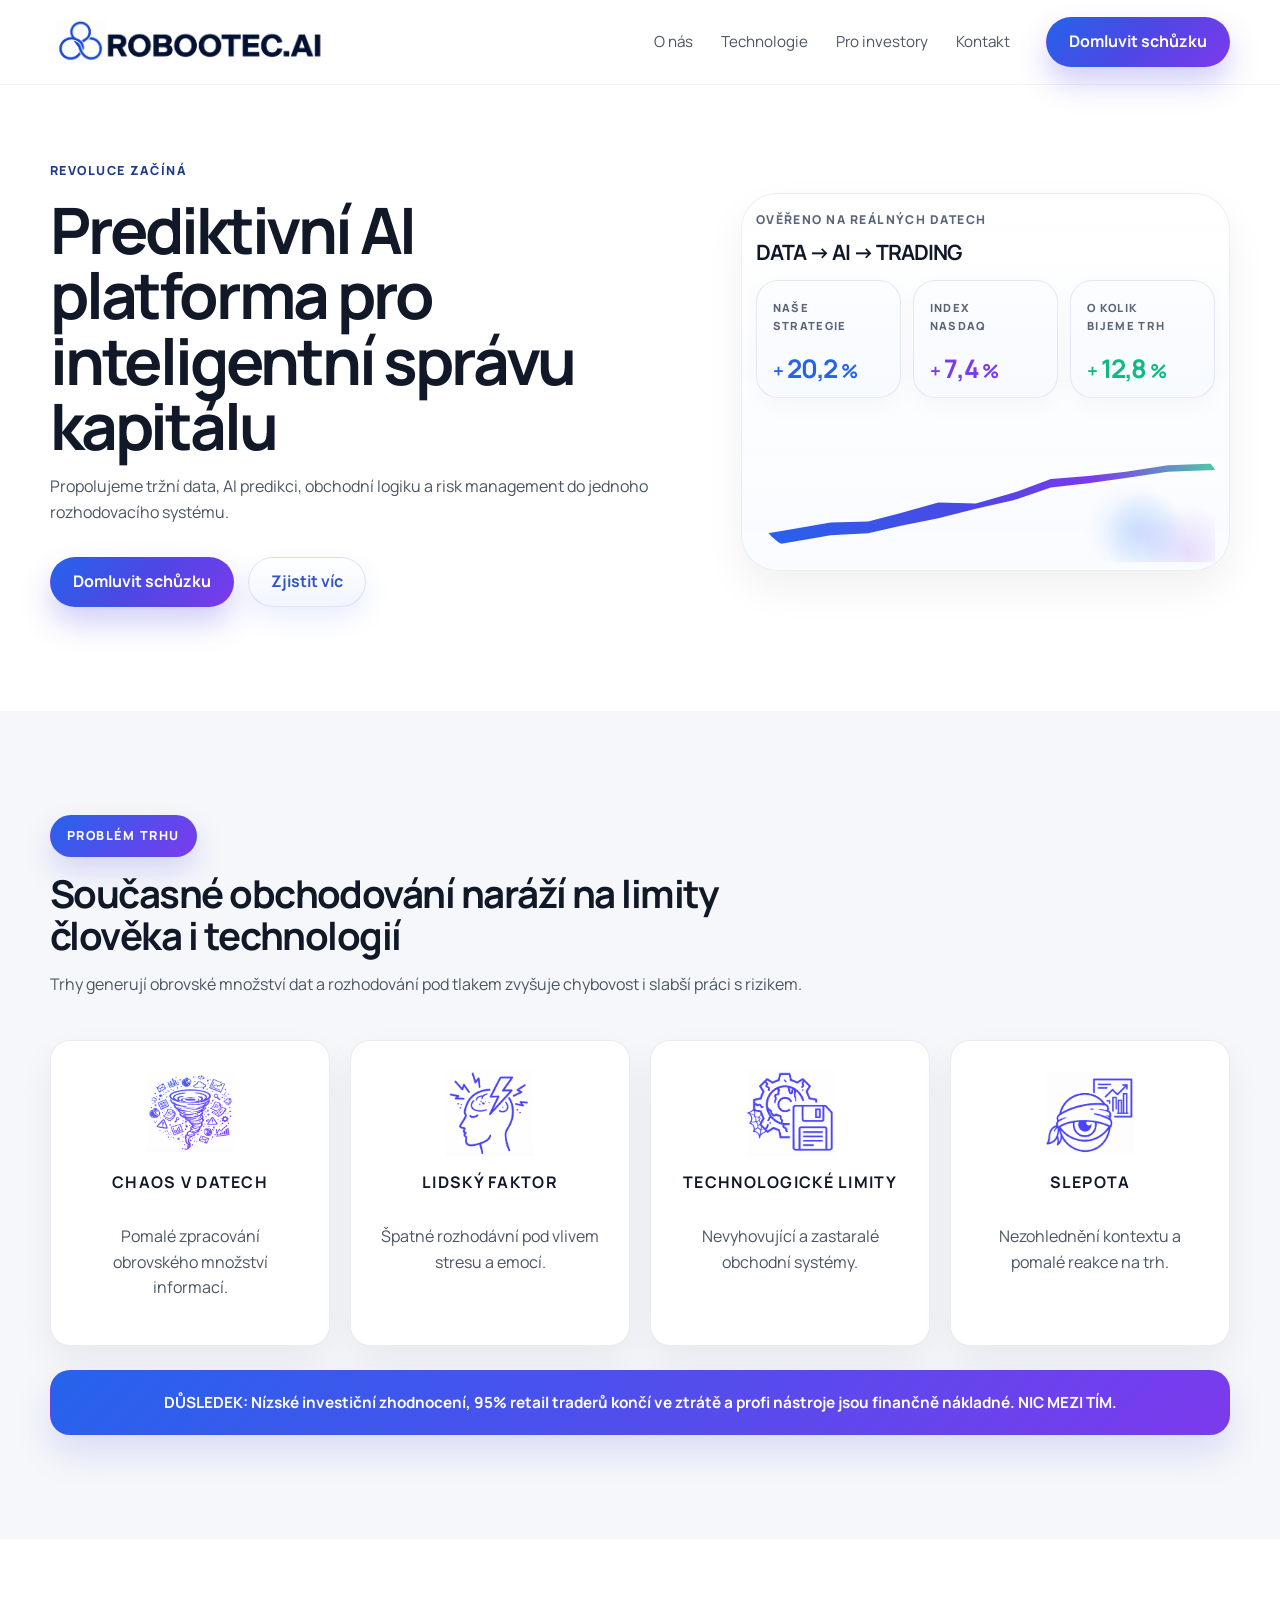
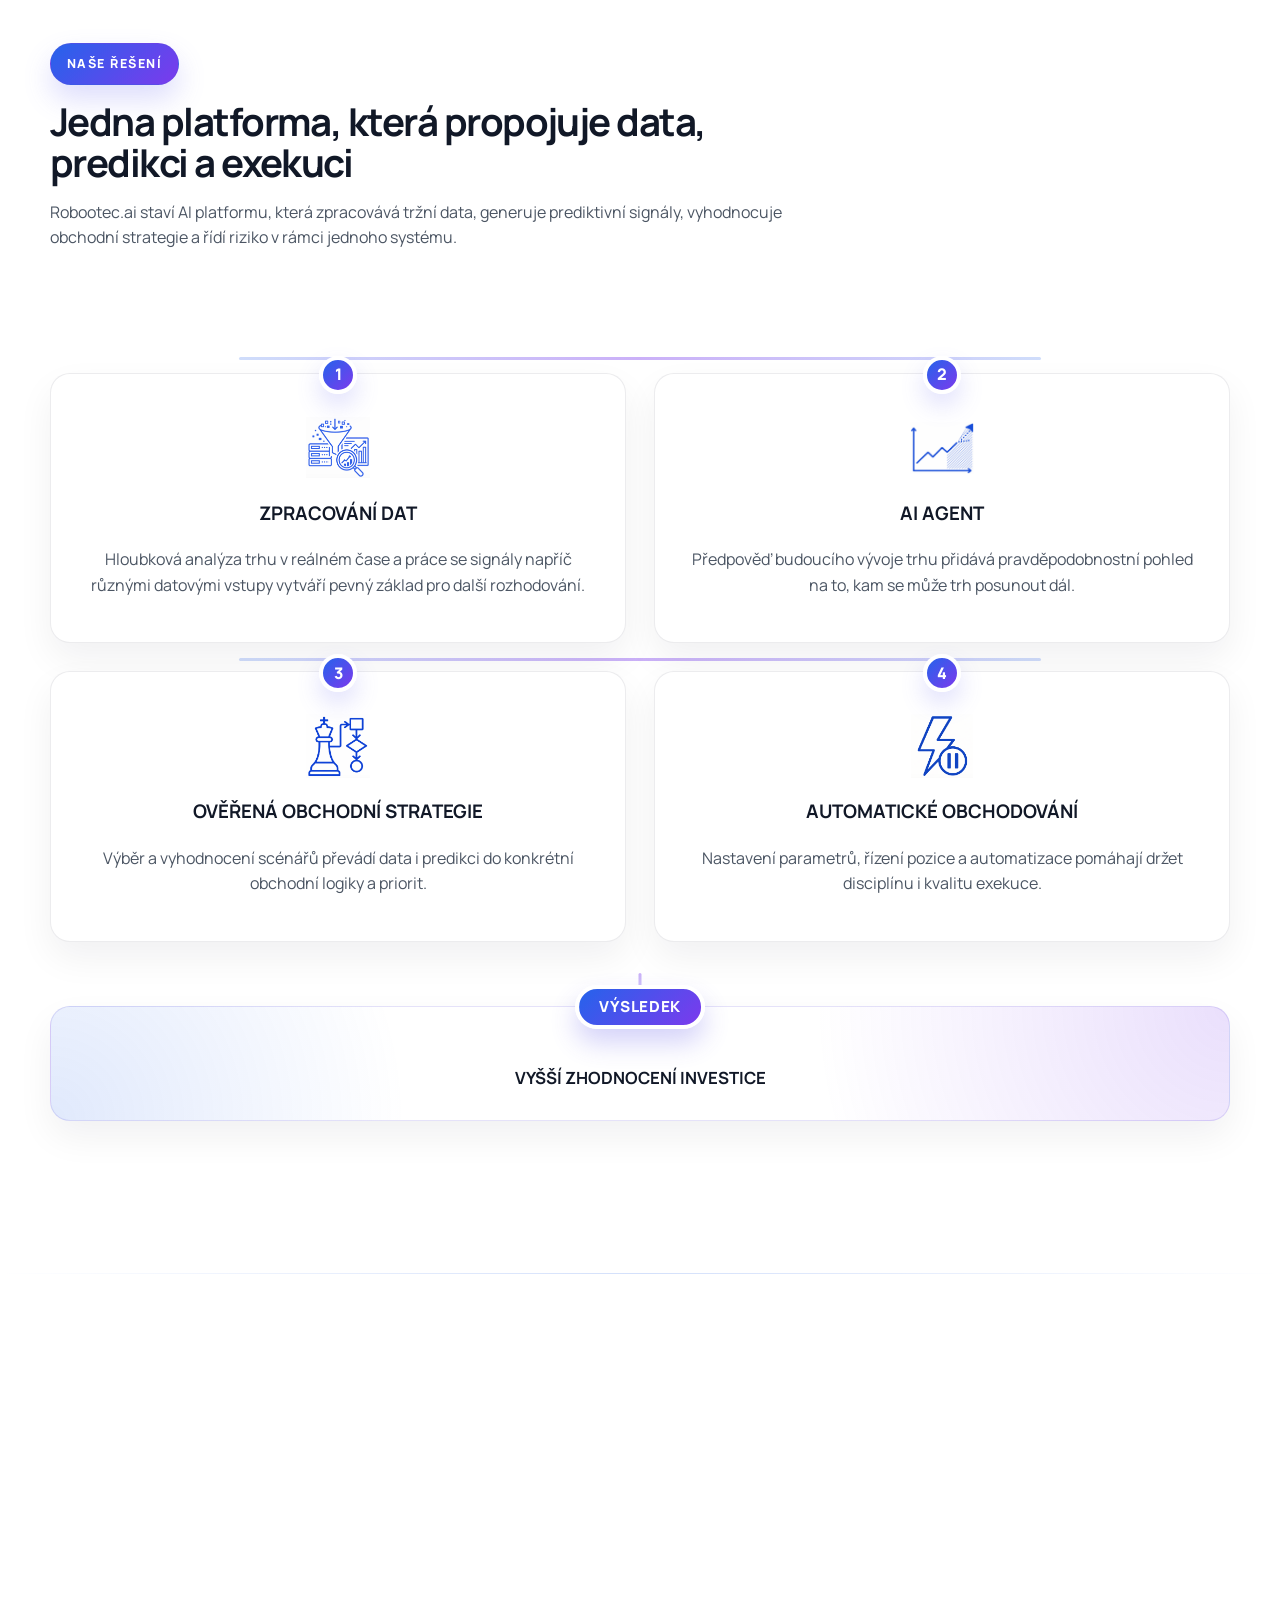
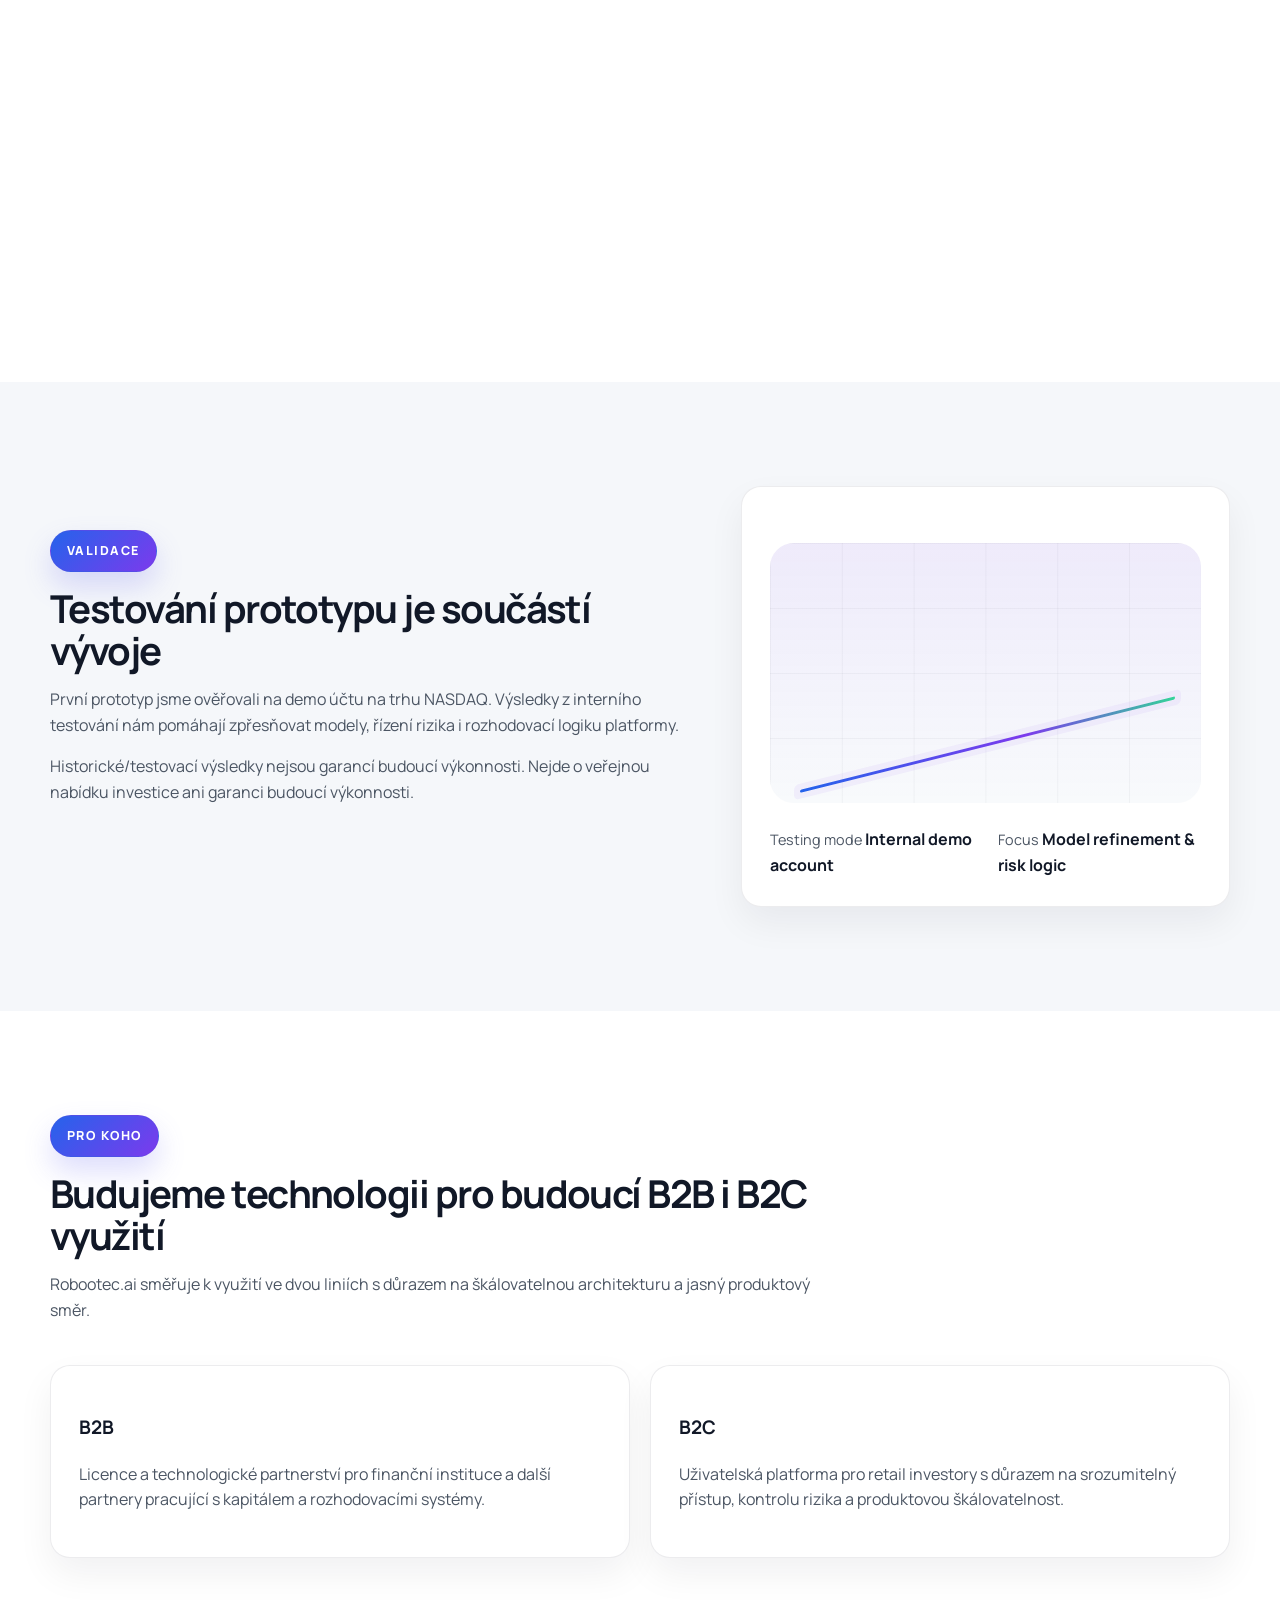
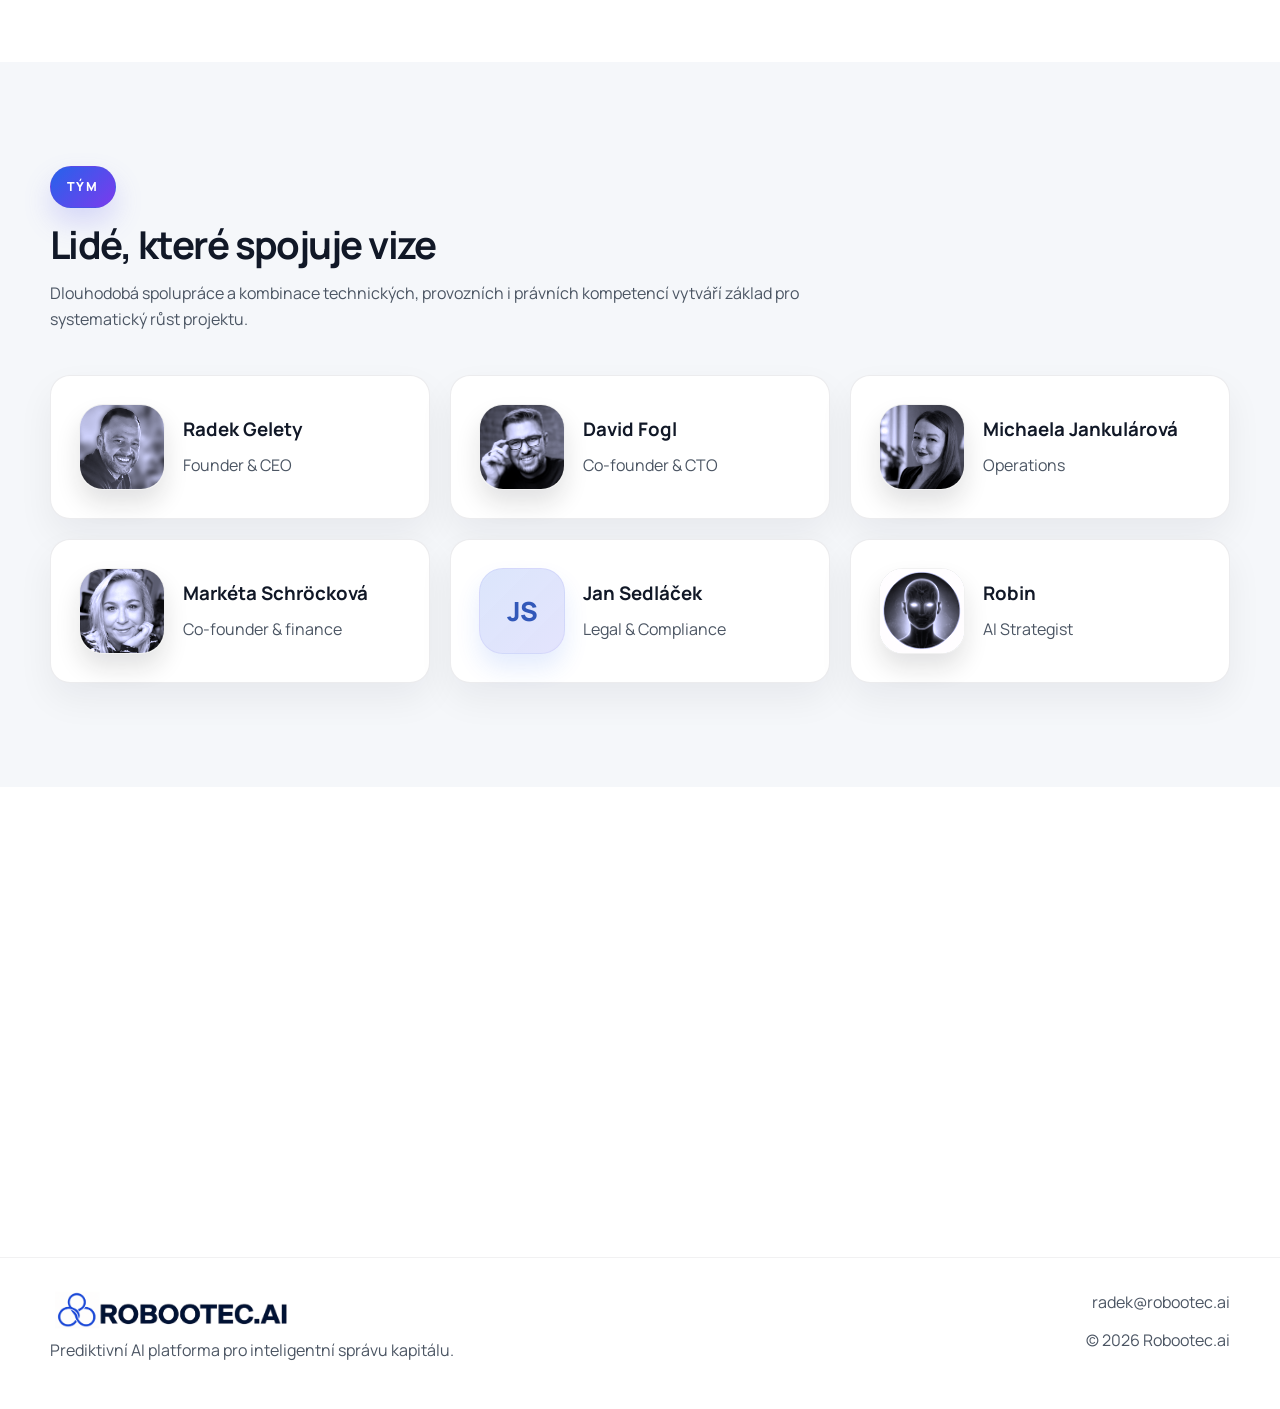
==== commit b5493ba4: "Remove subheadings from result cards" ====
--- a/index.html
+++ b/index.html
@@ -157,7 +157,6 @@
         <div class="timeline">
           <article class="timeline-step timeline-step-blue reveal">
             <span class="timeline-keyword">TRANSPARENTNÍ</span>
-            <h3>Transparentní rozhodování</h3>
             <p>Platforma pracuje s jasně definovanými daty, pravidly a logikou. Každé rozhodnutí je dohledatelné a vyhodnotitelné v kontextu trhu i strategie.</p>
             <ul class="feature-list timeline-list">
               <li>žádné „black box“ rozhodování bez kontextu</li>
@@ -167,7 +166,6 @@
           </article>
           <article class="timeline-step timeline-step-purple reveal reveal-delay-1">
             <span class="timeline-keyword">BEZ EMOCÍ</span>
-            <h3>Rozhodování bez emocí</h3>
             <p>Eliminujeme vliv stresu, impulzivních reakcí a subjektivních chyb. Platforma vyhodnocuje situace na základě dat a pravděpodobností, ne pocitů.</p>
             <ul class="feature-list timeline-list">
               <li>konzistentní rozhodování v čase</li>
@@ -177,7 +175,6 @@
           </article>
           <article class="timeline-step timeline-step-green reveal reveal-delay-2">
             <span class="timeline-keyword">ŠKÁLOVATELNÉ</span>
-            <h3>Škálovatelná technologie</h3>
             <p>Systém je navržený tak, aby zvládal více strategií, modelů i trhů bez omezení lidskou kapacitou.</p>
             <ul class="feature-list timeline-list">
               <li>možnost paralelního vyhodnocování scénářů</li>
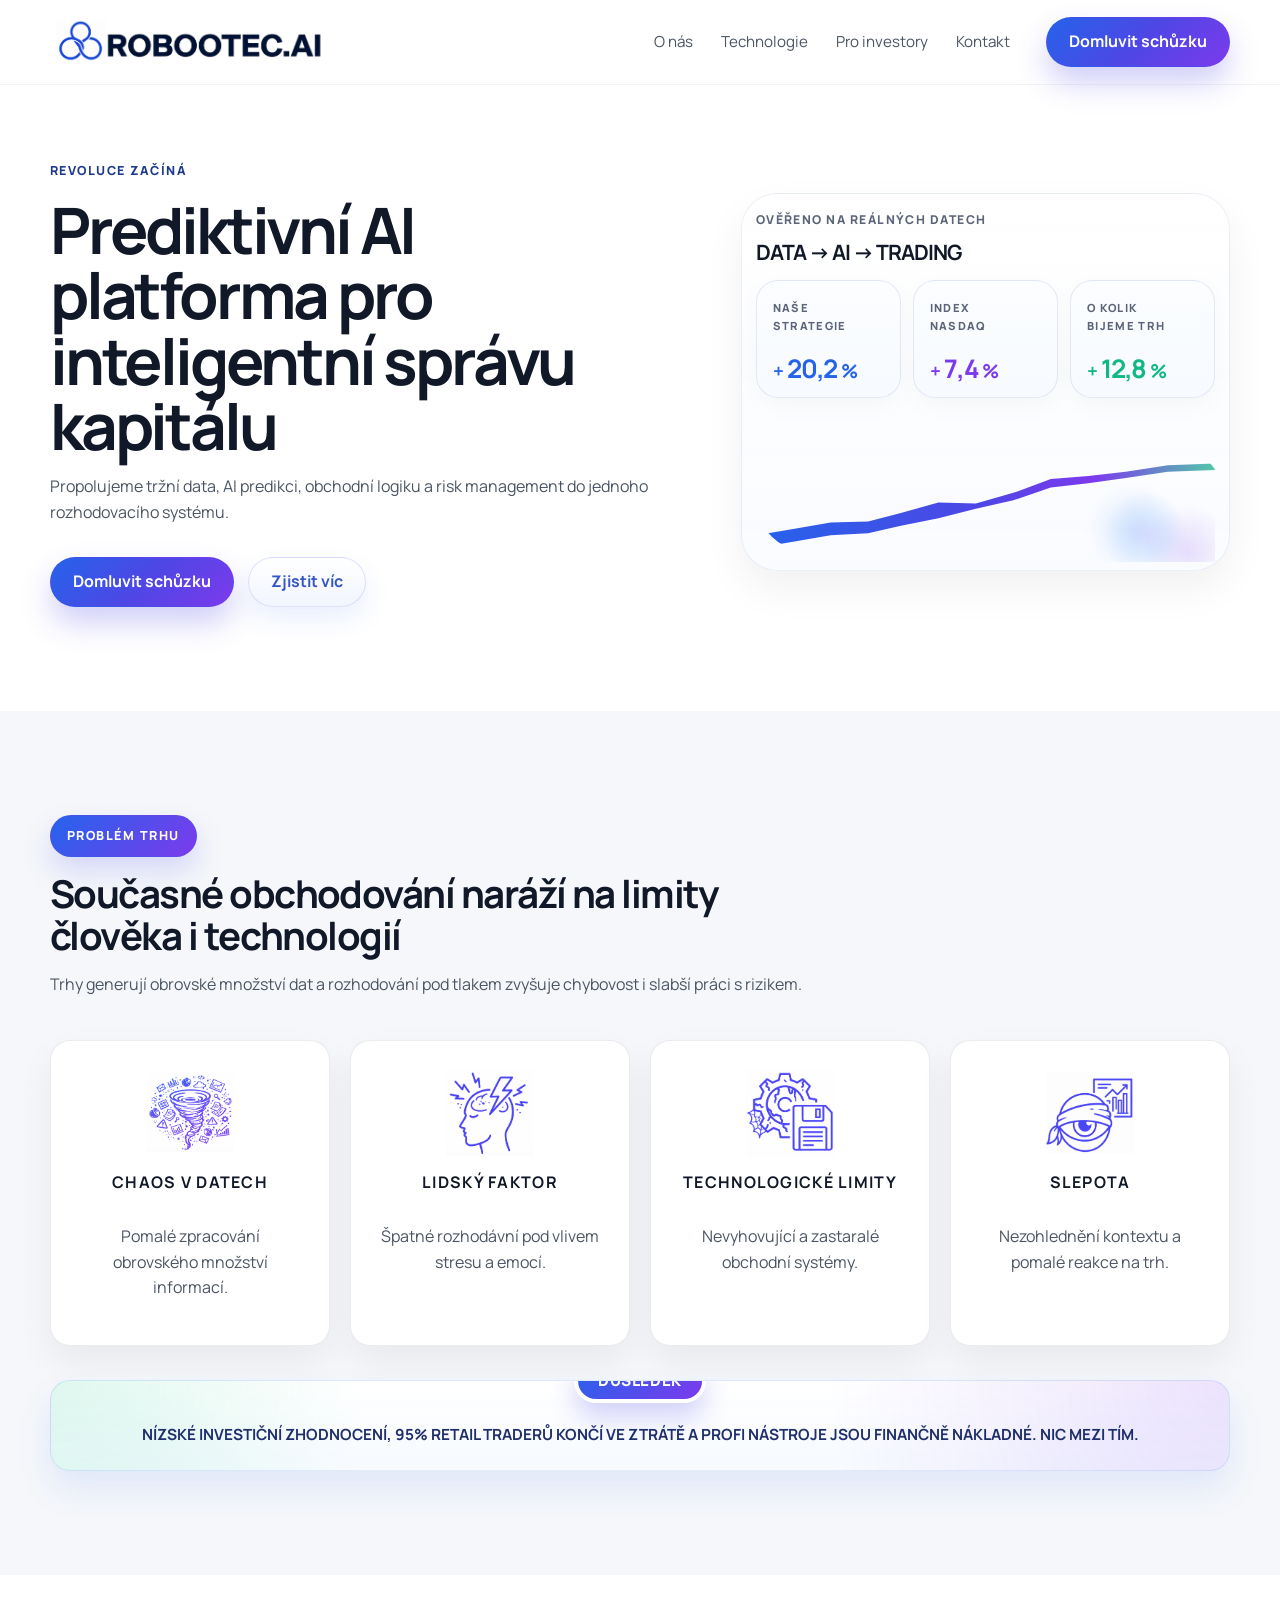
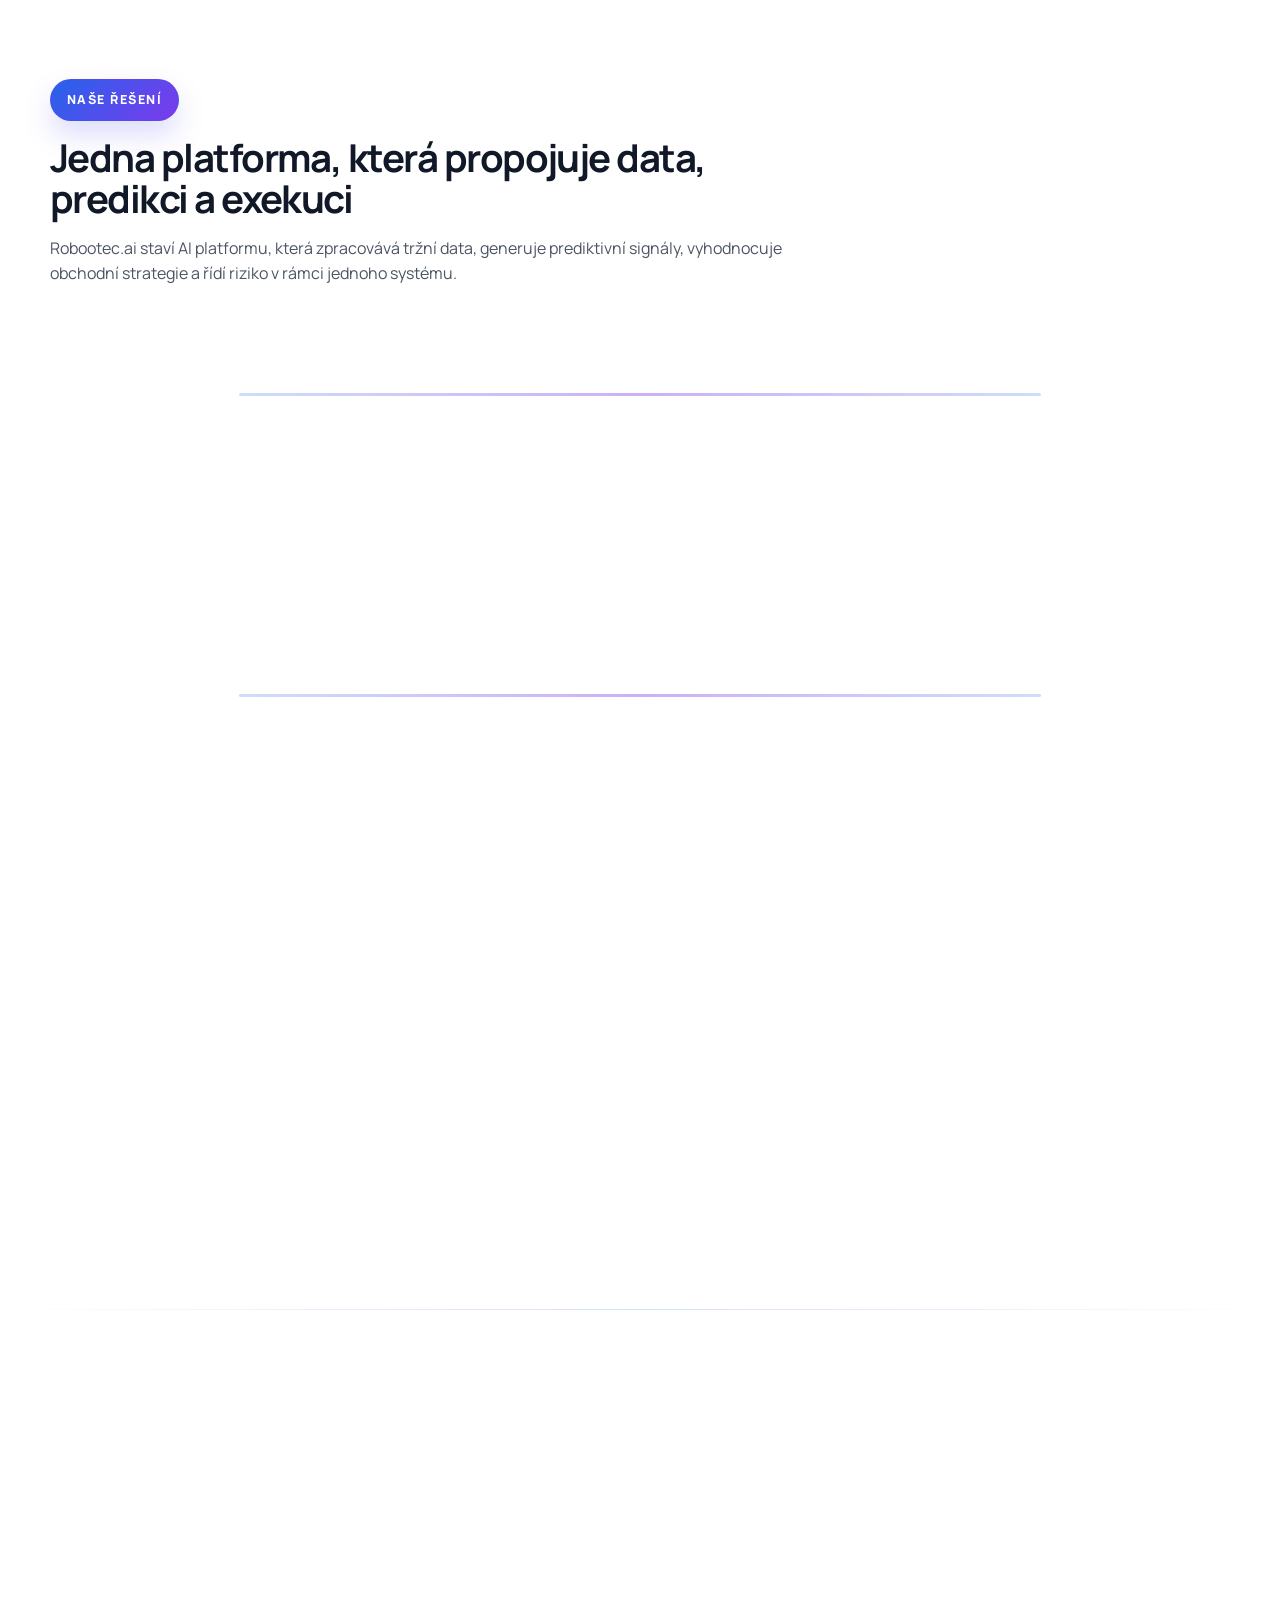
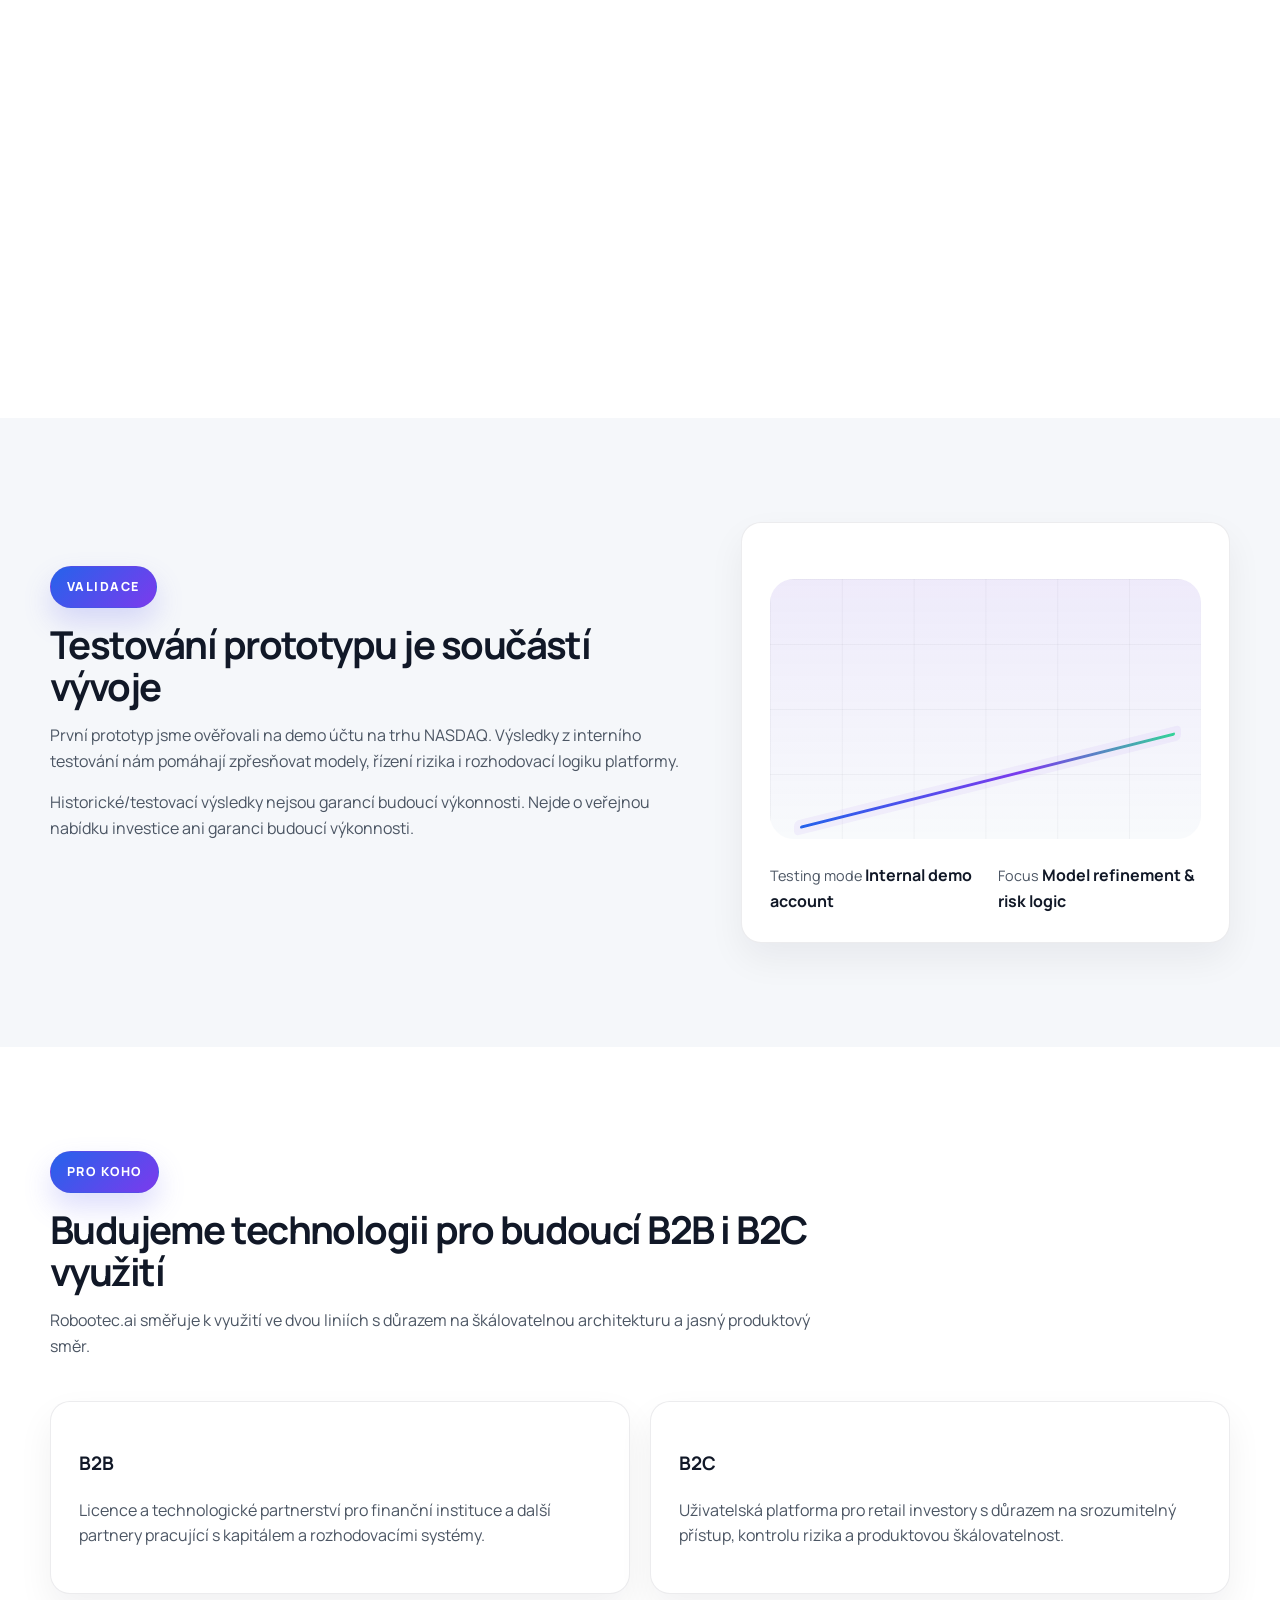
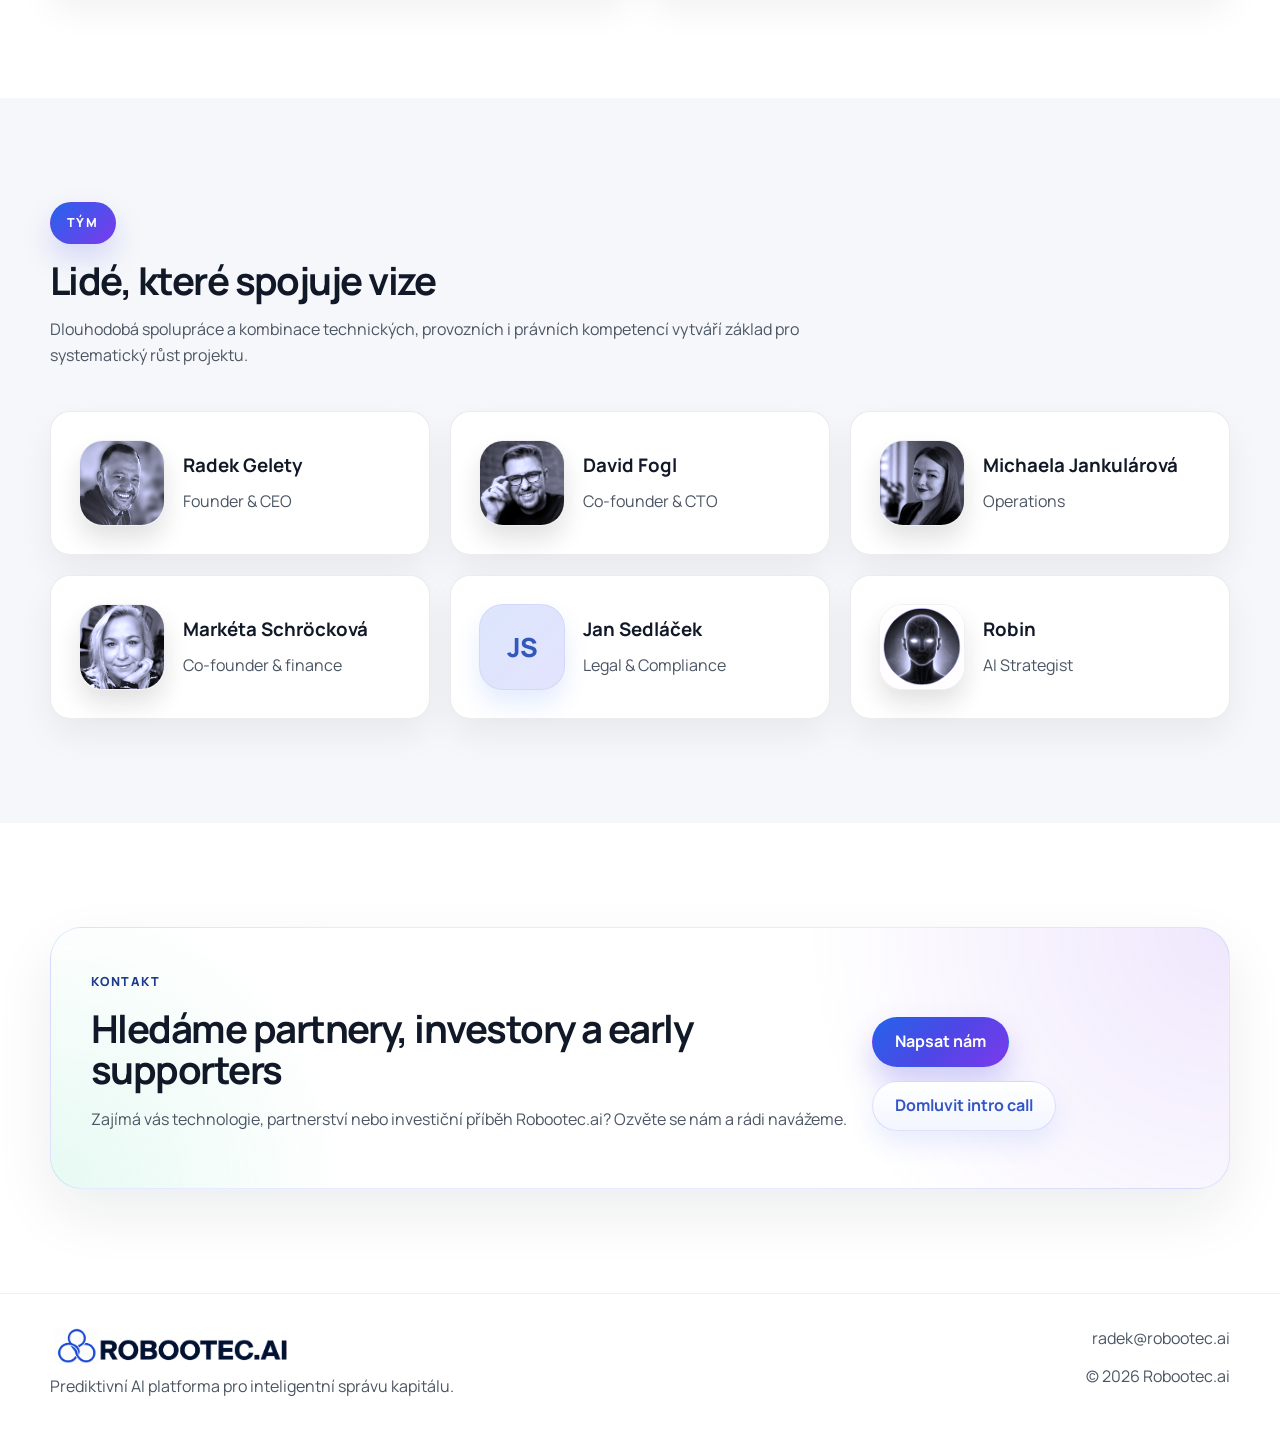
==== commit be0fec64: "Make problem outcome banner match labeled result style" ====
--- a/index.html
+++ b/index.html
@@ -102,7 +102,8 @@
           </article>
         </div>
         <div class="problem-outcome reveal">
-          <p>DŮSLEDEK: Nízské investiční zhodnocení, 95% retail traderů končí ve ztrátě a profi nástroje jsou finančně nákladné. NIC MEZI TÍM.</p>
+          <span class="problem-outcome-label">DŮSLEDEK</span>
+          <p>NÍZSKÉ INVESTIČNÍ ZHODNOCENÍ, 95% RETAIL TRADERŮ KONČÍ VE ZTRÁTĚ A PROFI NÁSTROJE JSOU FINANČNĚ NÁKLADNÉ. NIC MEZI TÍM.</p>
         </div>
       </div>
     </section>
--- a/styles.css
+++ b/styles.css
@@ -483,20 +483,45 @@
 }
 
 .problem-outcome {
+  position: relative;
   display: block;
-  margin-top: 24px;
+  margin-top: 34px;
   width: 100%;
-  padding: 20px 28px;
+  padding: 42px 28px 24px;
   border-radius: var(--radius-md);
-  border: 1px solid rgba(92, 78, 216, 0.22);
-  background: linear-gradient(135deg, #2563eb 0%, #7c3aed 100%) !important;
-  box-shadow: 0 18px 34px rgba(99, 102, 241, 0.18);
+  border: 1px solid rgba(37, 99, 235, 0.12);
+  background:
+    radial-gradient(circle at top left, rgba(52, 211, 153, 0.16), transparent 26%),
+    radial-gradient(circle at top right, rgba(124, 58, 237, 0.14), transparent 34%),
+    linear-gradient(180deg, rgba(255, 255, 255, 0.98), rgba(246, 250, 255, 0.96)) !important;
+  box-shadow: 0 18px 34px rgba(37, 99, 235, 0.1);
   overflow: hidden;
+}
+
+.problem-outcome-label {
+  display: inline-flex;
+  align-items: center;
+  justify-content: center;
+  min-height: 44px;
+  padding: 0 20px;
+  position: absolute;
+  top: -22px;
+  left: 50%;
+  transform: translateX(-50%);
+  border-radius: 999px;
+  background: linear-gradient(135deg, #2563eb 0%, #7c3aed 100%);
+  color: #fff;
+  font-size: 0.95rem;
+  font-weight: 800;
+  letter-spacing: 0.04em;
+  text-transform: uppercase;
+  box-shadow: 0 14px 26px rgba(79, 70, 229, 0.24);
+  border: 4px solid #ffffff;
 }
 
 .problem-outcome p {
   margin: 0;
-  color: #ffffff !important;
+  color: #1f2f6b !important;
   font-size: 0.96rem;
   font-weight: 700;
   line-height: 1.5;
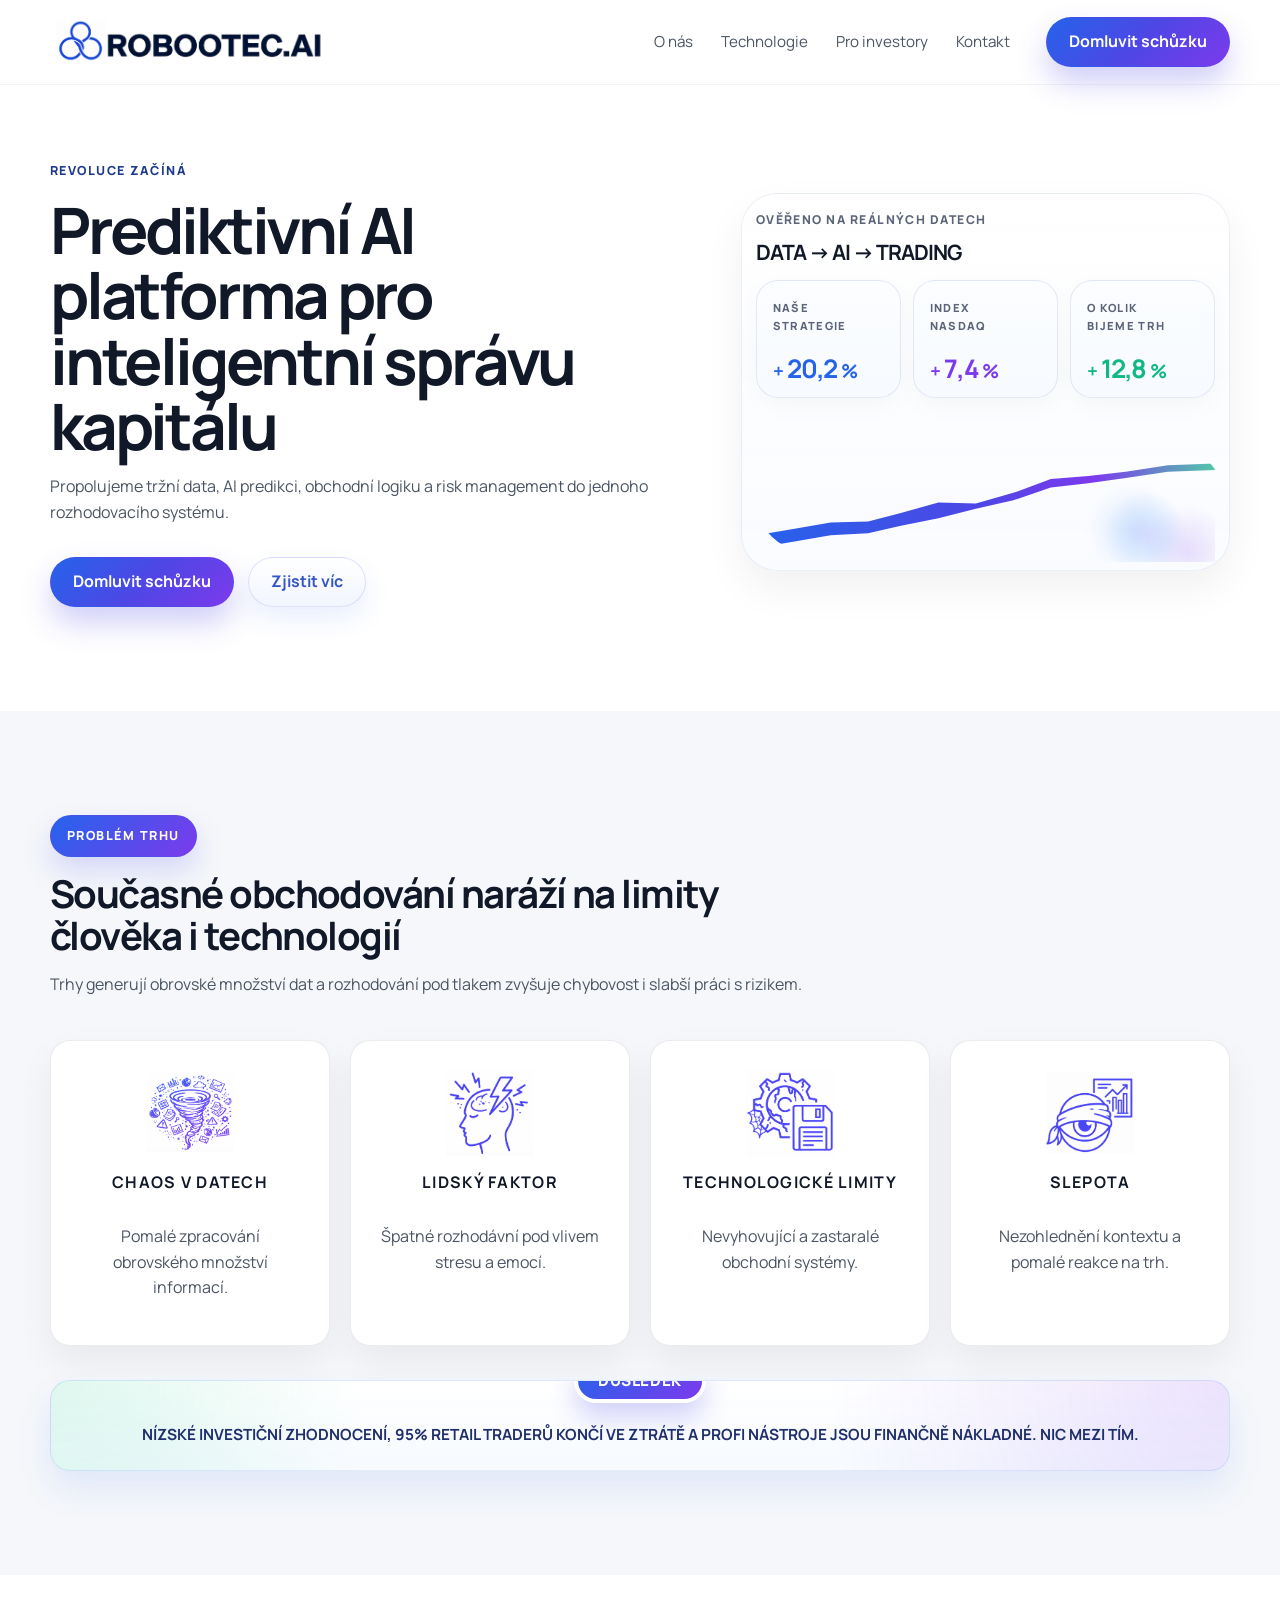
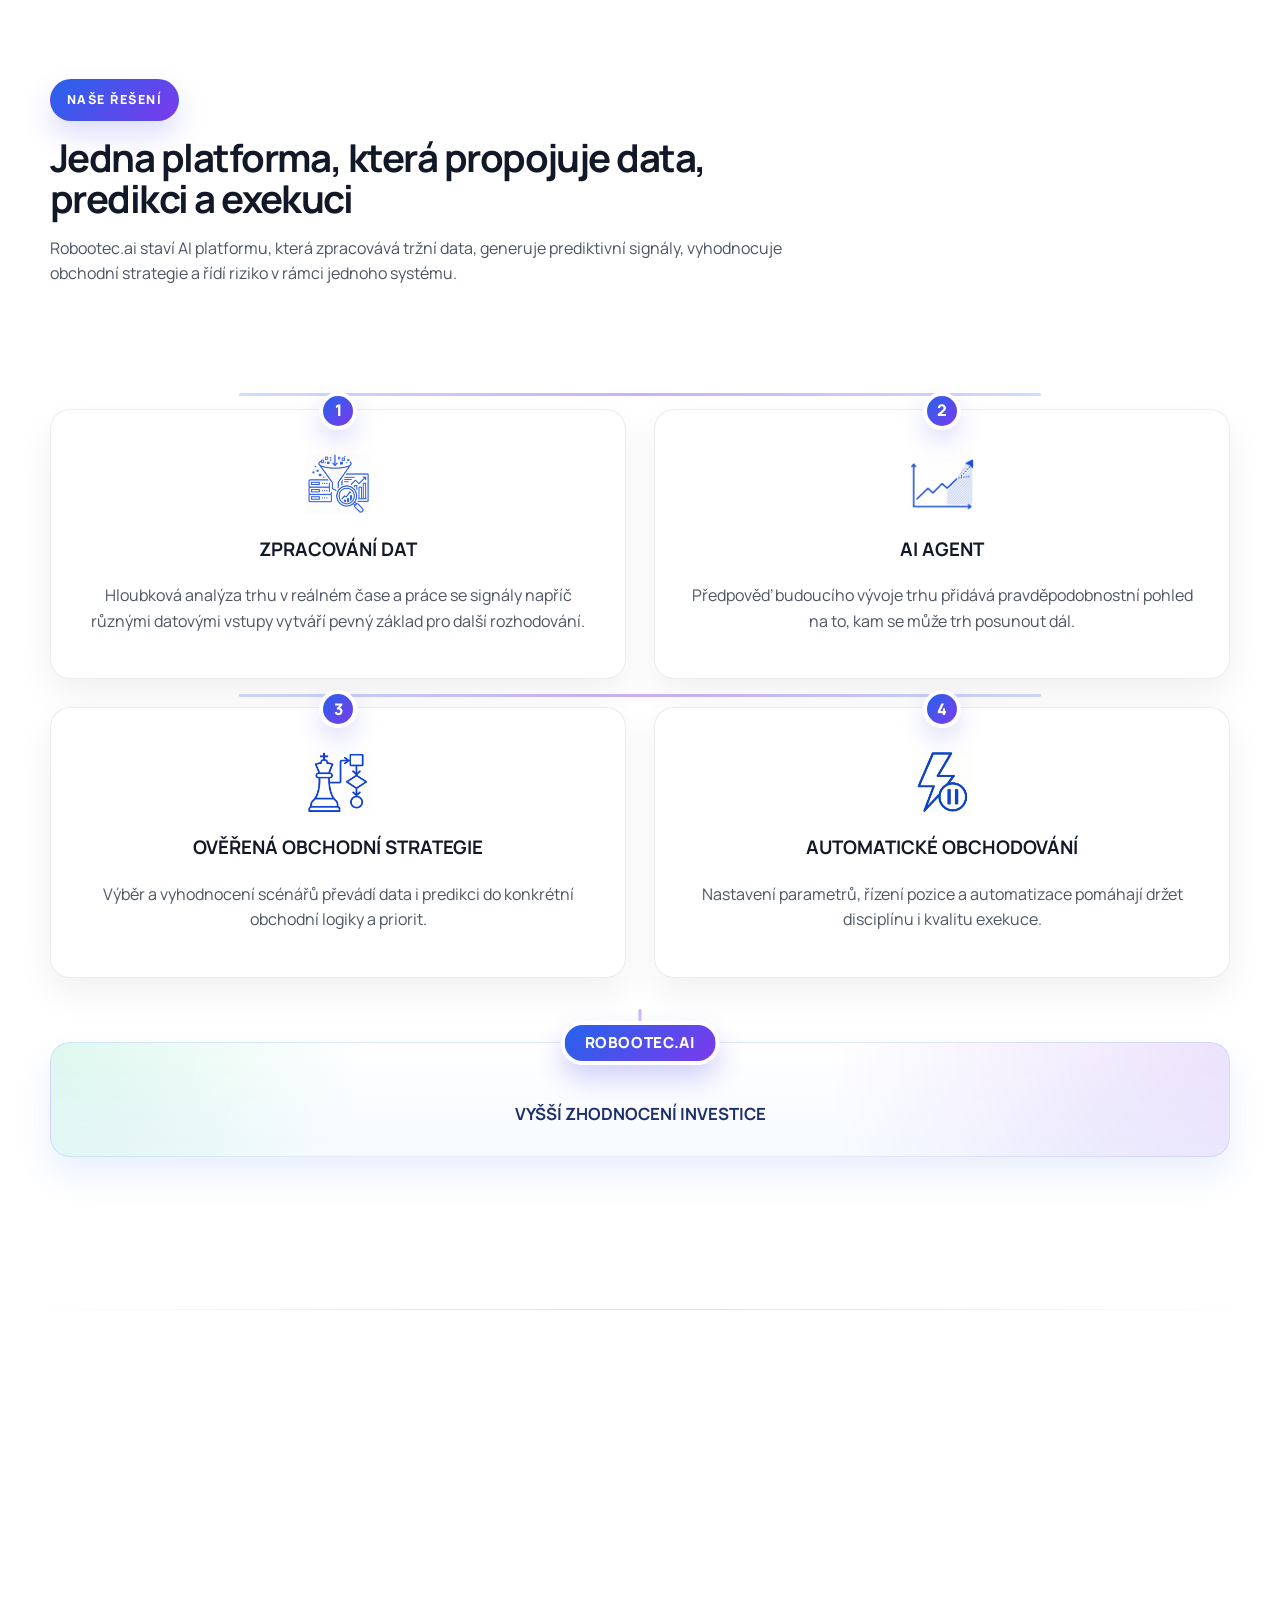
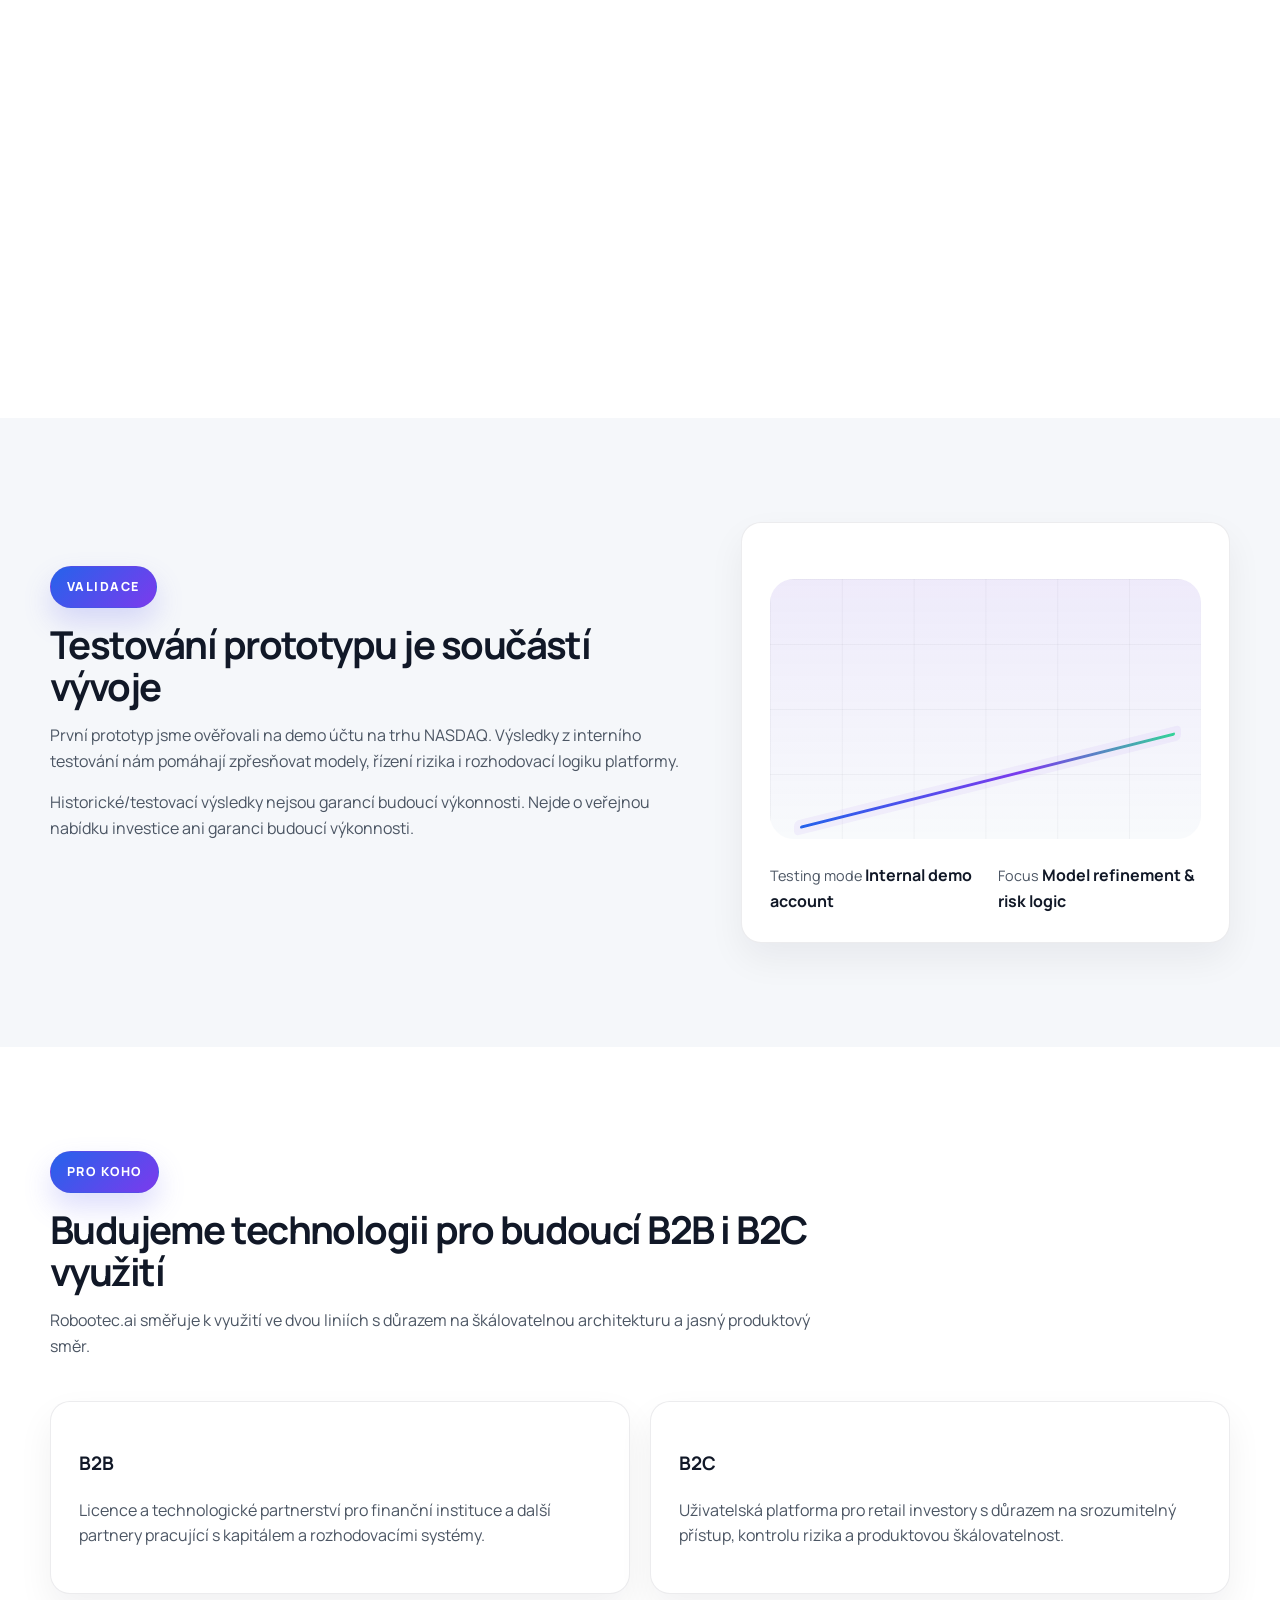
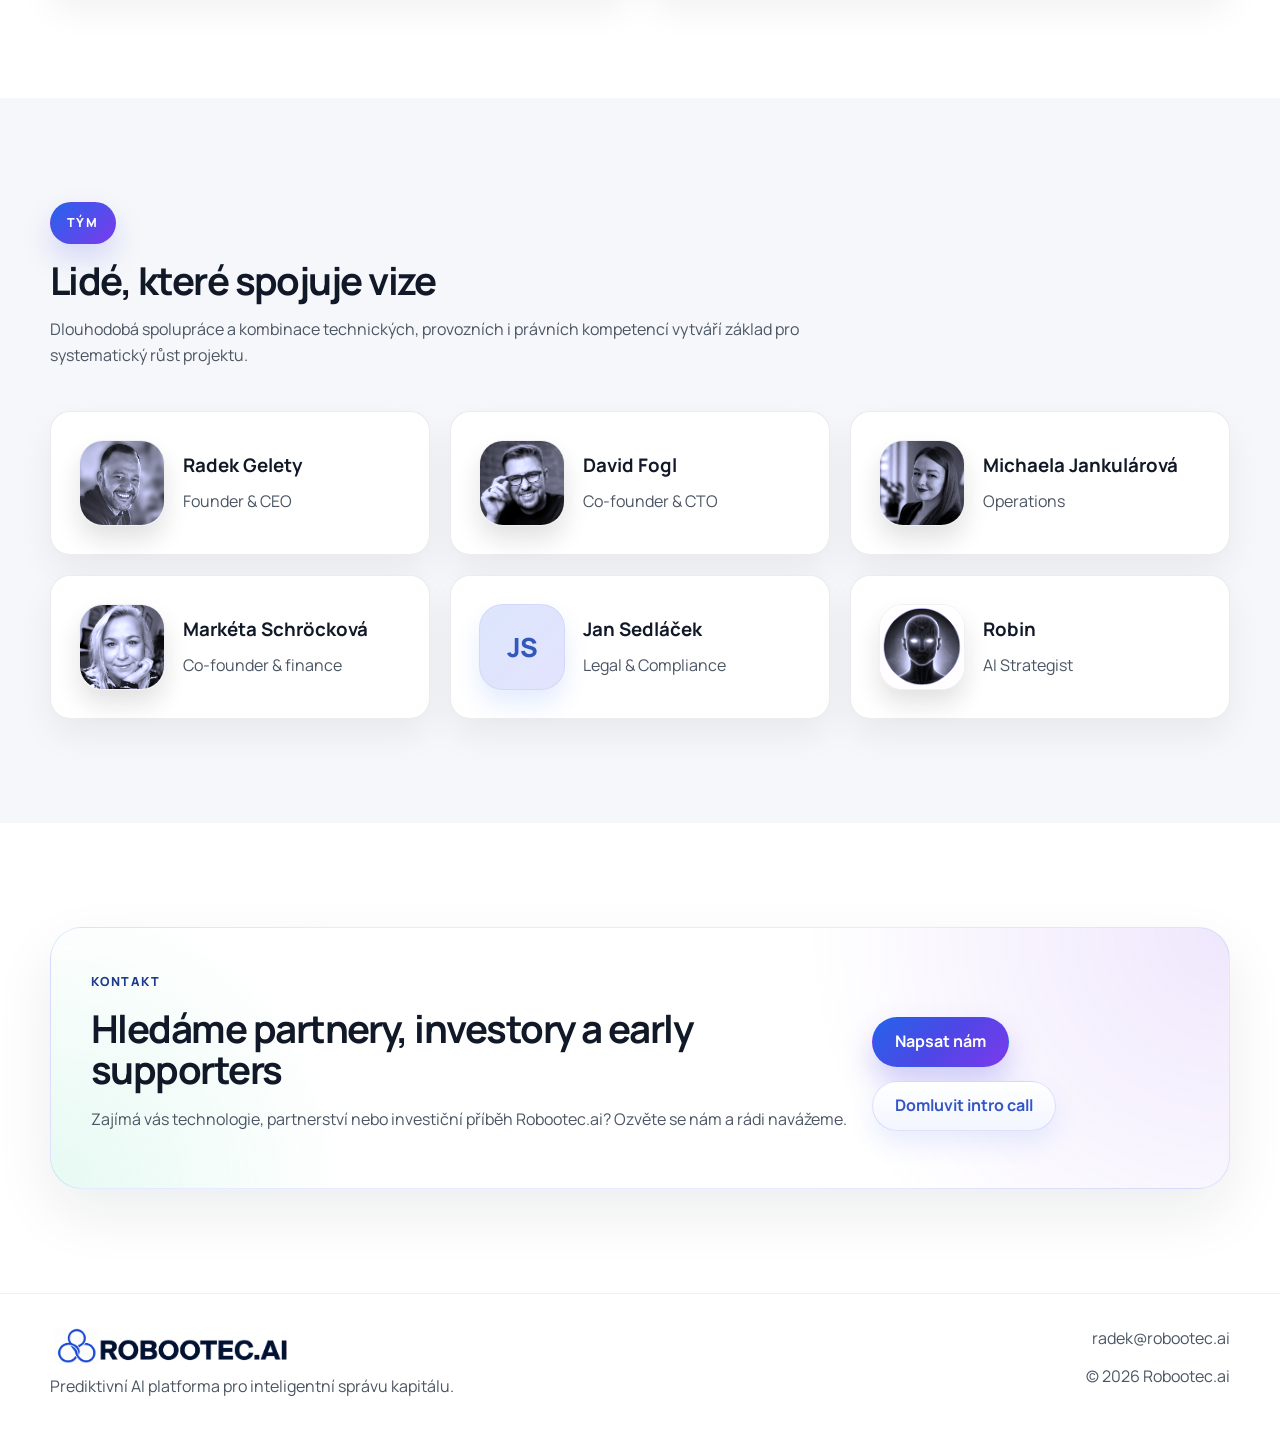
==== commit 6288548c: "Restyle solution outcome banner and rename label" ====
--- a/index.html
+++ b/index.html
@@ -142,7 +142,7 @@
           </article>
         </div>
         <div class="pillar-outcome reveal">
-          <span class="pillar-outcome-label">Výsledek</span>
+          <span class="pillar-outcome-label">ROBOOTEC.AI</span>
           <p>VYŠŠÍ ZHODNOCENÍ INVESTICE</p>
         </div>
       </div>
--- a/styles.css
+++ b/styles.css
@@ -751,12 +751,12 @@
   margin-top: 34px;
   padding: 42px 30px 28px;
   border-radius: var(--radius-md);
-  border: 1px solid rgba(92, 78, 216, 0.16);
+  border: 1px solid rgba(37, 99, 235, 0.12);
   background:
-    radial-gradient(circle at top right, rgba(124, 58, 237, 0.16), transparent 35%),
-    radial-gradient(circle at bottom left, rgba(37, 99, 235, 0.14), transparent 30%),
-    #ffffff;
-  box-shadow: var(--shadow-card);
+    radial-gradient(circle at top left, rgba(52, 211, 153, 0.16), transparent 26%),
+    radial-gradient(circle at top right, rgba(124, 58, 237, 0.14), transparent 34%),
+    linear-gradient(180deg, rgba(255, 255, 255, 0.98), rgba(246, 250, 255, 0.96));
+  box-shadow: 0 18px 34px rgba(37, 99, 235, 0.1);
   text-align: center;
 }
 
@@ -797,7 +797,7 @@
   margin: 16px 0 0;
   font-size: 1.05rem;
   font-weight: 700;
-  color: var(--text);
+  color: #1f2f6b;
 }
 
 .timeline {
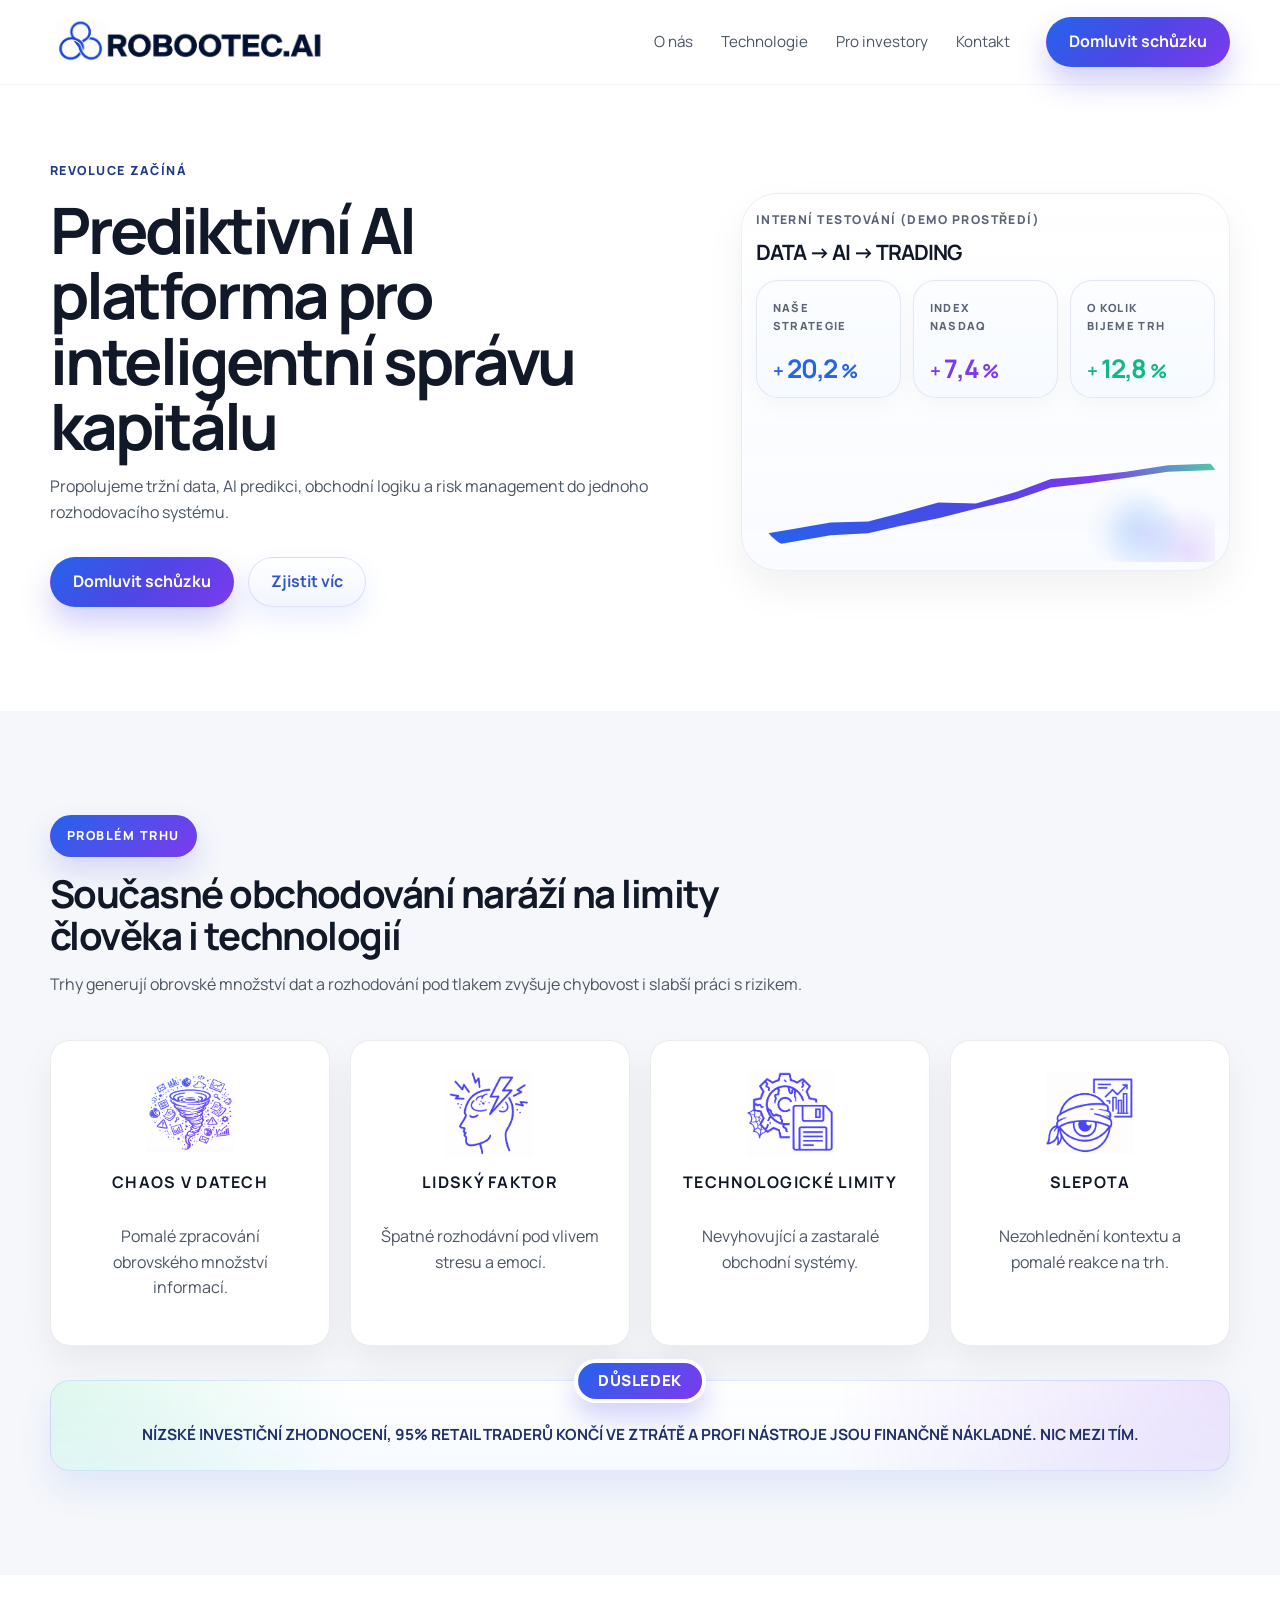
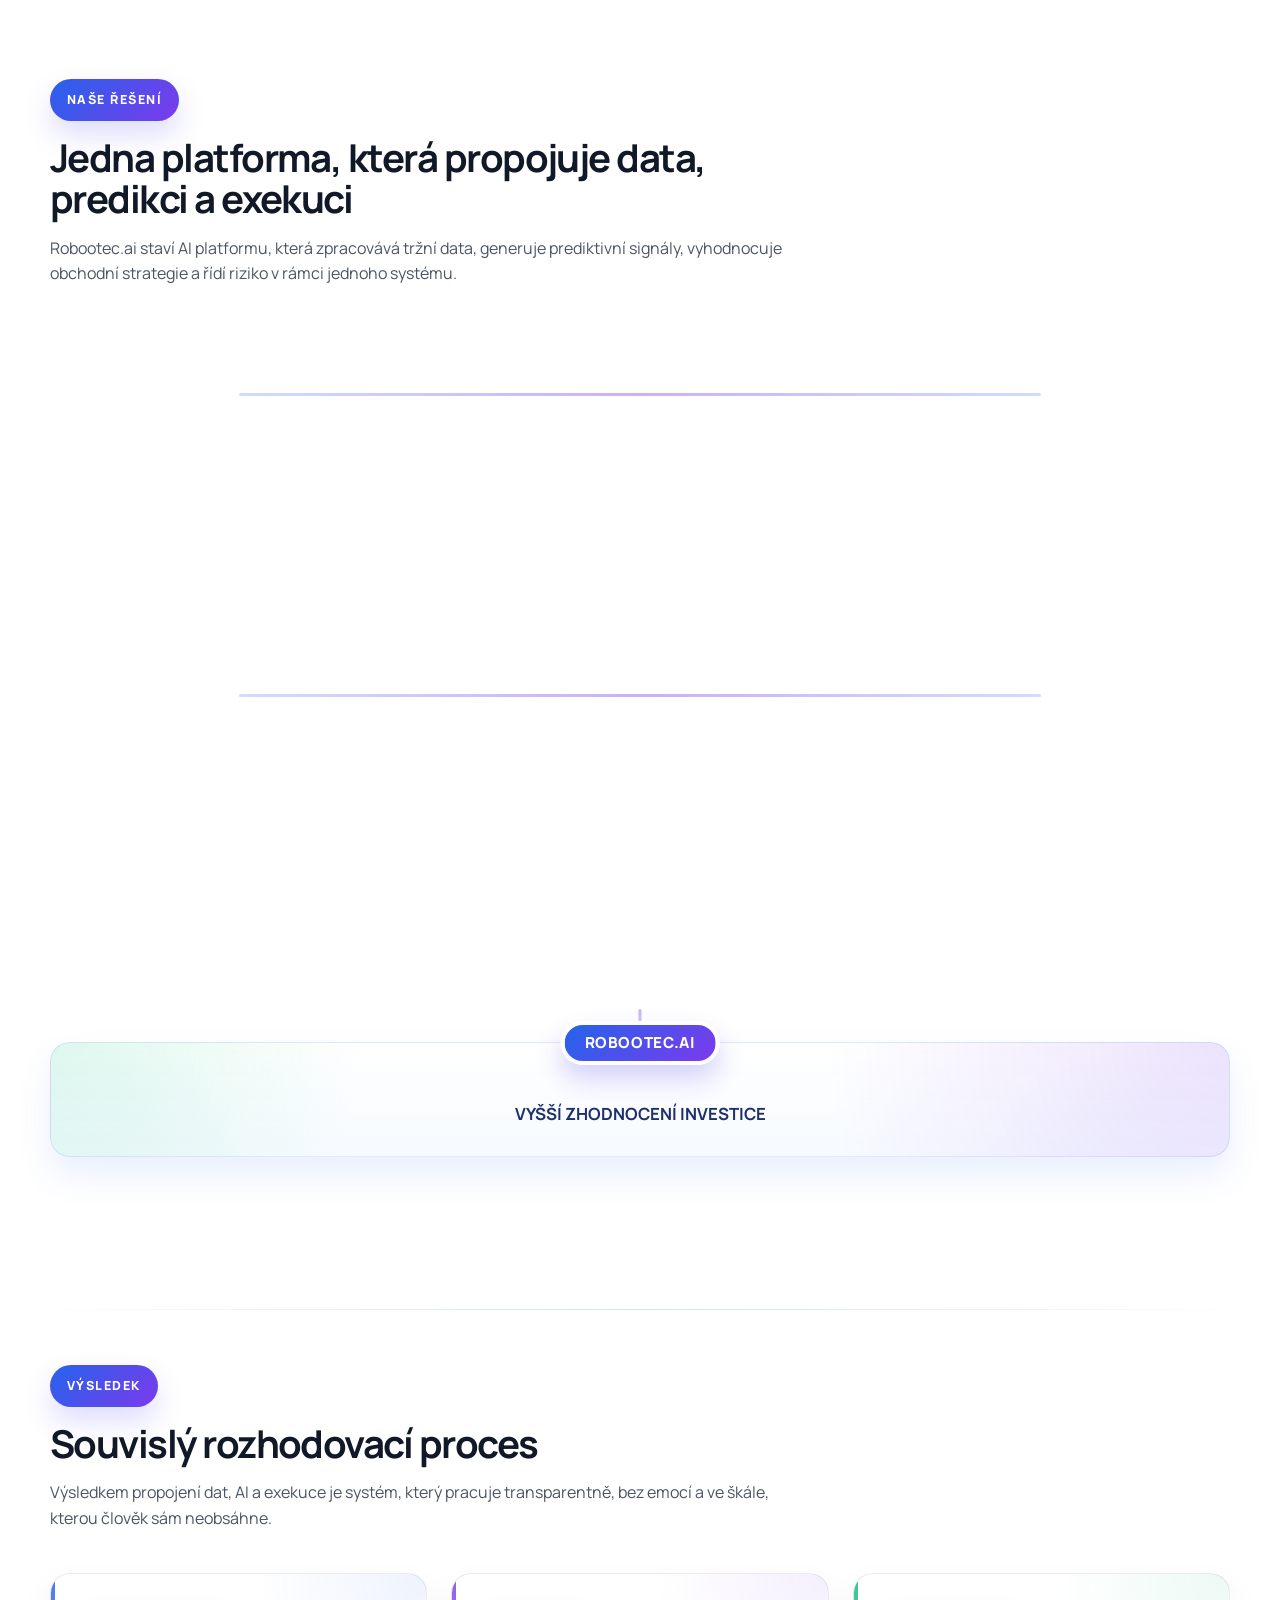
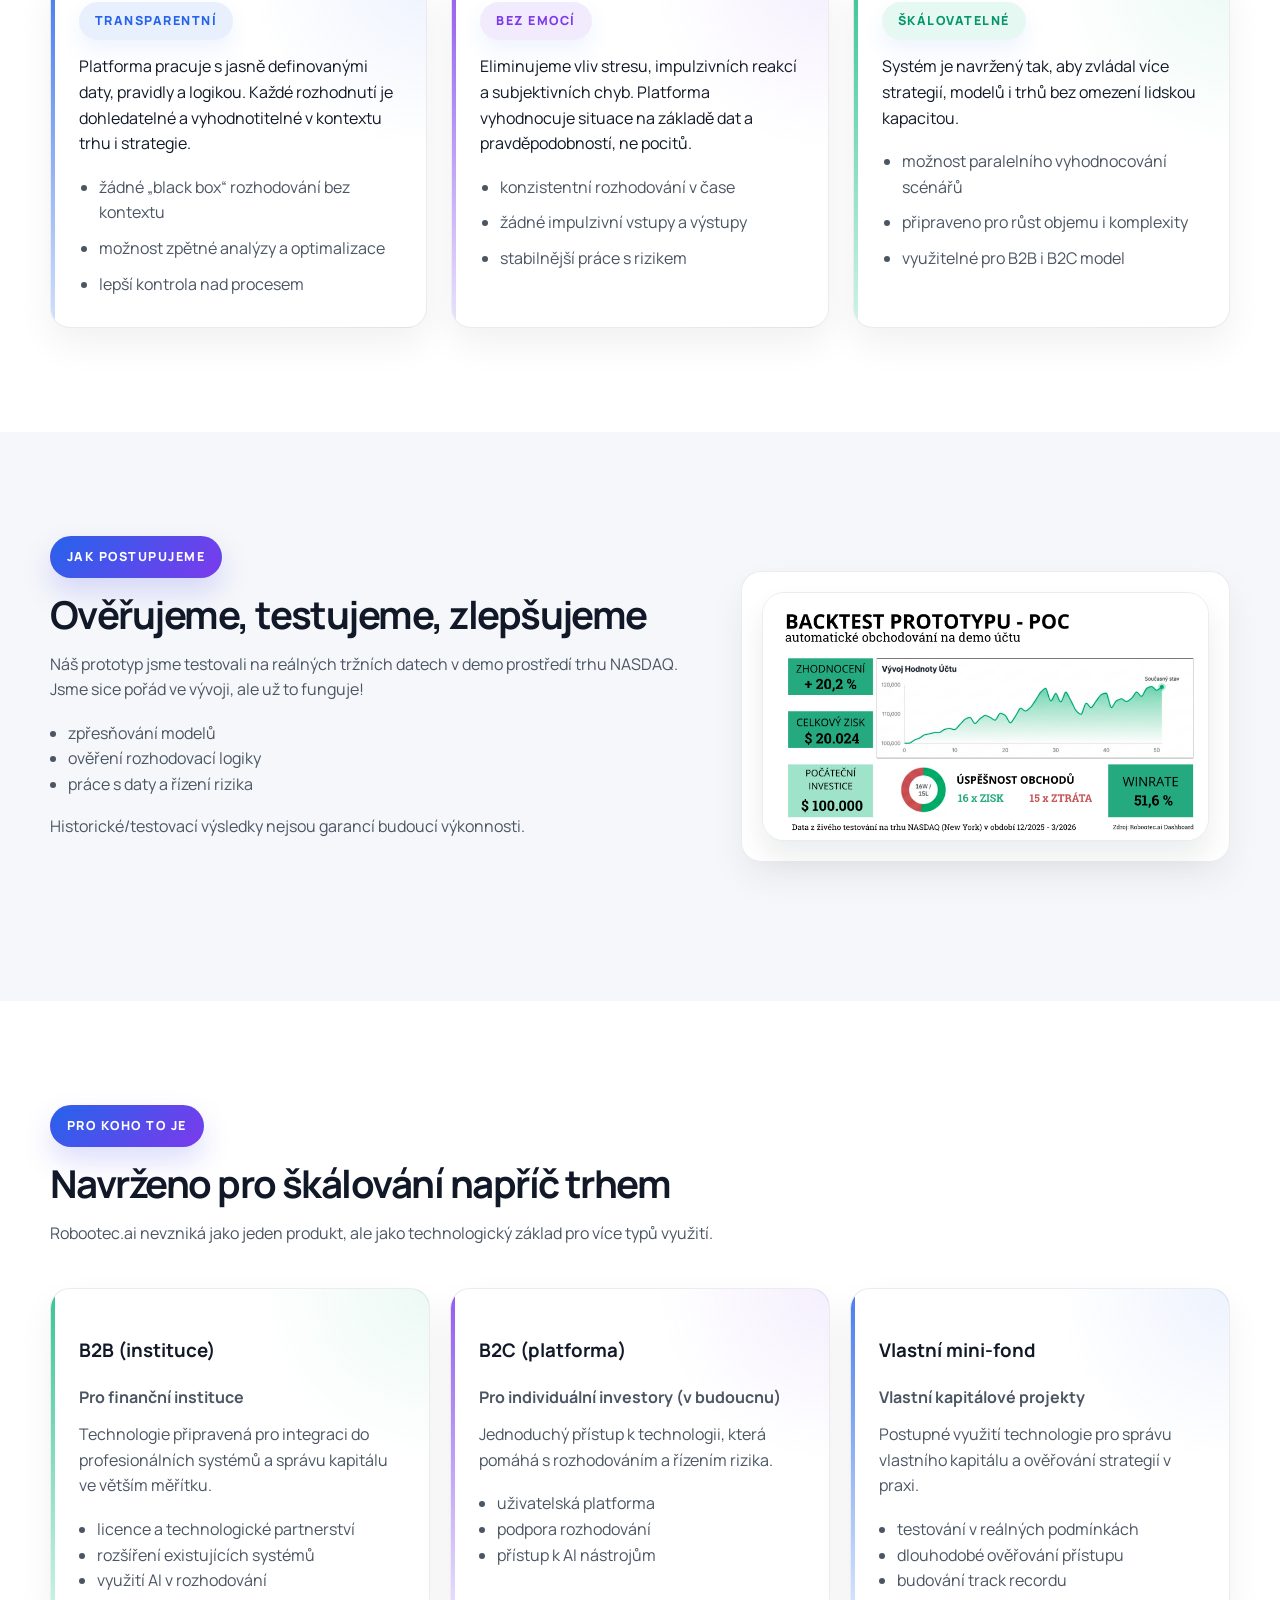
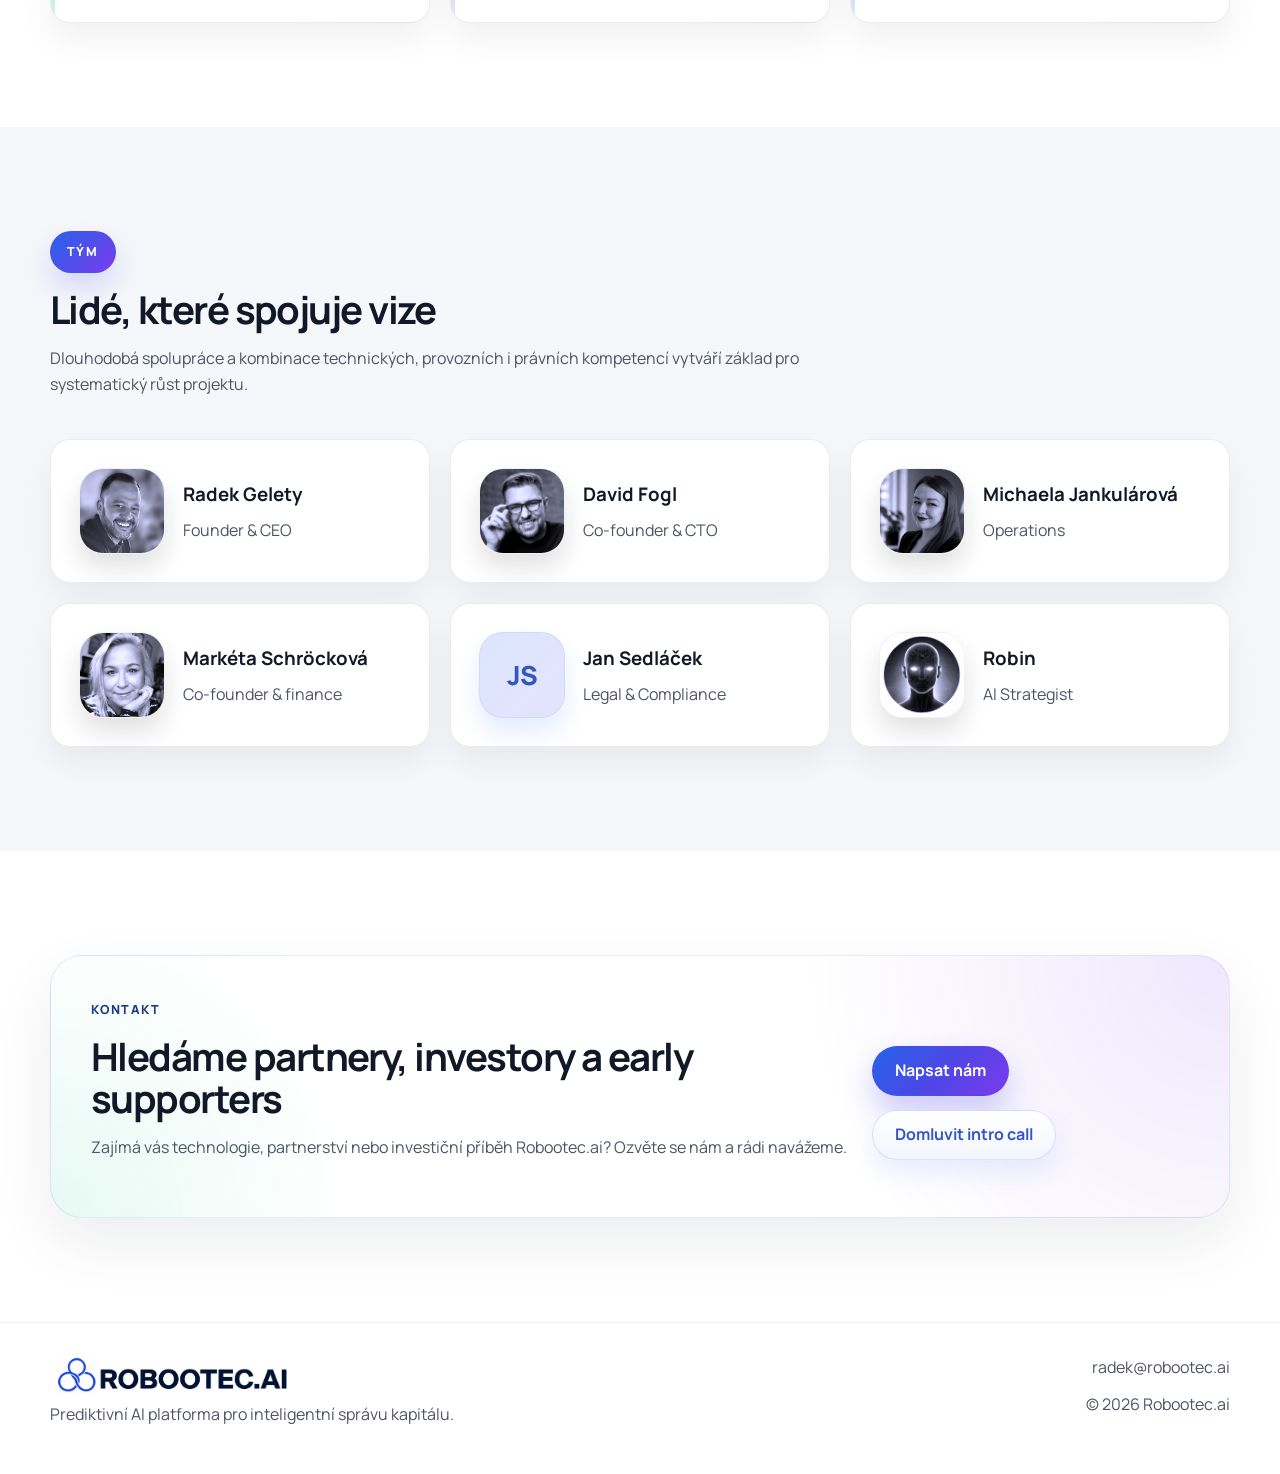
==== commit 79b40a0c: "Finish homepage pass with validation and audience updates" ====
--- a/index.html
+++ b/index.html
@@ -48,7 +48,7 @@
         </div>
         <div class="hero-visual hero-visual-frame reveal reveal-delay-1" aria-hidden="true">
           <div class="hero-stack">
-            <span class="hero-stack-label">OVĚŘENO NA REÁLNÝCH DATECH</span>
+            <span class="hero-stack-label">INTERNÍ TESTOVÁNÍ (DEMO PROSTŘEDÍ)</span>
             <h2 class="hero-stack-heading">DATA → AI → TRADING</h2>
             <div class="hero-stack-cards">
               <article class="hero-stack-card">
@@ -190,25 +190,18 @@
     <section class="section section-muted">
       <div class="container validation-grid">
         <div class="section-heading reveal">
-          <span class="eyebrow eyebrow-pill">Validace</span>
-          <h2>Testování prototypu je součástí vývoje</h2>
-          <p>První prototyp jsme ověřovali na demo účtu na trhu NASDAQ. Výsledky z interního testování nám pomáhají zpřesňovat modely, řízení rizika i rozhodovací logiku platformy.</p>
-          <p class="disclaimer">Historické/testovací výsledky nejsou garancí budoucí výkonnosti. Nejde o veřejnou nabídku investice ani garanci budoucí výkonnosti.</p>
-        </div>
-        <div class="validation-card reveal reveal-delay-1" aria-hidden="true">
-          <div class="mini-chart">
-            <span class="mini-chart-line"></span>
-          </div>
-          <div class="mini-chart-meta">
-            <div>
-              <span class="label">Testing mode</span>
-              <strong>Internal demo account</strong>
-            </div>
-            <div>
-              <span class="label">Focus</span>
-              <strong>Model refinement &amp; risk logic</strong>
-            </div>
-          </div>
+          <span class="eyebrow eyebrow-pill">JAK POSTUPUJEME</span>
+          <h2>Ověřujeme, testujeme, zlepšujeme</h2>
+          <p>Náš prototyp jsme testovali na reálných tržních datech v demo prostředí trhu NASDAQ. Jsme sice pořád ve vývoji, ale už to funguje!</p>
+          <ul class="feature-list validation-list">
+            <li>zpřesňování modelů</li>
+            <li>ověření rozhodovací logiky</li>
+            <li>práce s daty a řízení rizika</li>
+          </ul>
+          <p class="disclaimer">Historické/testovací výsledky nejsou garancí budoucí výkonnosti.</p>
+        </div>
+        <div class="validation-card validation-card-visual reveal reveal-delay-1" aria-hidden="true">
+          <img class="validation-image" src="assets/validation-backtest.png" alt="Backtest prototypu v demo prostředí NASDAQ">
         </div>
       </div>
     </section>
@@ -216,18 +209,40 @@
     <section id="pro-koho" class="section">
       <div class="container">
         <div class="section-heading reveal">
-          <span class="eyebrow eyebrow-pill">Pro koho</span>
-          <h2>Budujeme technologii pro budoucí B2B i B2C využití</h2>
-          <p>Robootec.ai směřuje k využití ve dvou liniích s důrazem na škálovatelnou architekturu a jasný produktový směr.</p>
-        </div>
-        <div class="card-grid card-grid-two">
-          <article class="segment-card reveal">
-            <h3>B2B</h3>
-            <p>Licence a technologické partnerství pro finanční instituce a další partnery pracující s kapitálem a rozhodovacími systémy.</p>
-          </article>
-          <article class="segment-card reveal reveal-delay-1">
-            <h3>B2C</h3>
-            <p>Uživatelská platforma pro retail investory s důrazem na srozumitelný přístup, kontrolu rizika a produktovou škálovatelnost.</p>
+          <span class="eyebrow eyebrow-pill">PRO KOHO TO JE</span>
+          <h2>Navrženo pro škálování napříč trhem</h2>
+          <p>Robootec.ai nevzniká jako jeden produkt, ale jako technologický základ pro více typů využití.</p>
+        </div>
+        <div class="card-grid card-grid-three">
+          <article class="segment-card segment-card-green reveal">
+            <h3>B2B (instituce)</h3>
+            <h4>Pro finanční instituce</h4>
+            <p>Technologie připravená pro integraci do profesionálních systémů a správu kapitálu ve větším měřítku.</p>
+            <ul class="feature-list segment-list">
+              <li>licence a technologické partnerství</li>
+              <li>rozšíření existujících systémů</li>
+              <li>využití AI v rozhodování</li>
+            </ul>
+          </article>
+          <article class="segment-card segment-card-purple reveal reveal-delay-1">
+            <h3>B2C (platforma)</h3>
+            <h4>Pro individuální investory (v budoucnu)</h4>
+            <p>Jednoduchý přístup k technologii, která pomáhá s rozhodováním a řízením rizika.</p>
+            <ul class="feature-list segment-list">
+              <li>uživatelská platforma</li>
+              <li>podpora rozhodování</li>
+              <li>přístup k AI nástrojům</li>
+            </ul>
+          </article>
+          <article class="segment-card segment-card-blue reveal reveal-delay-2">
+            <h3>Vlastní mini-fond</h3>
+            <h4>Vlastní kapitálové projekty</h4>
+            <p>Postupné využití technologie pro správu vlastního kapitálu a ověřování strategií v praxi.</p>
+            <ul class="feature-list segment-list">
+              <li>testování v reálných podmínkách</li>
+              <li>dlouhodobé ověřování přístupu</li>
+              <li>budování track recordu</li>
+            </ul>
           </article>
         </div>
       </div>
--- a/styles.css
+++ b/styles.css
@@ -495,7 +495,7 @@
     radial-gradient(circle at top right, rgba(124, 58, 237, 0.14), transparent 34%),
     linear-gradient(180deg, rgba(255, 255, 255, 0.98), rgba(246, 250, 255, 0.96)) !important;
   box-shadow: 0 18px 34px rgba(37, 99, 235, 0.1);
-  overflow: hidden;
+  overflow: visible;
 }
 
 .problem-outcome-label {
@@ -632,11 +632,16 @@
 }
 
 .card-grid-two,
+.card-grid-three,
 .phase-grid,
 .investor-grid {
   grid-template-columns: repeat(2, minmax(0, 1fr));
   display: grid;
   gap: 20px;
+}
+
+.card-grid-three {
+  grid-template-columns: repeat(3, minmax(0, 1fr));
 }
 
 .phase-grid {
@@ -849,7 +854,7 @@
 }
 
 .timeline-step p {
-  margin: 0;
+  margin: 14px 0 0;
 }
 
 .timeline-list {
@@ -910,10 +915,82 @@
   padding: 28px;
 }
 
+.validation-card-visual {
+  padding: 20px;
+}
+
+.validation-image {
+  width: 100%;
+  height: auto;
+  border-radius: 22px;
+  border: 1px solid rgba(17, 24, 39, 0.08);
+  box-shadow: 0 16px 28px rgba(15, 23, 42, 0.08);
+}
+
 .mini-chart-meta {
   display: flex;
   gap: 24px;
   margin-top: 24px;
+}
+
+.validation-list,
+.segment-list {
+  margin-top: 18px;
+}
+
+.segment-card {
+  position: relative;
+  overflow: hidden;
+}
+
+.segment-card::before {
+  content: "";
+  position: absolute;
+  inset: 0 auto 0 0;
+  width: 4px;
+  border-radius: 999px;
+  background: rgba(37, 99, 235, 0.18);
+}
+
+.segment-card h4 {
+  margin: 8px 0 12px;
+  font-size: 1rem;
+  font-weight: 700;
+  color: var(--muted);
+}
+
+.segment-card p {
+  margin: 0;
+}
+
+.segment-card-green {
+  background:
+    radial-gradient(circle at top right, rgba(16, 185, 129, 0.08), transparent 34%),
+    #ffffff;
+}
+
+.segment-card-green::before {
+  background: linear-gradient(180deg, rgba(16, 185, 129, 0.84), rgba(52, 211, 153, 0.24));
+}
+
+.segment-card-purple {
+  background:
+    radial-gradient(circle at top right, rgba(124, 58, 237, 0.08), transparent 34%),
+    #ffffff;
+}
+
+.segment-card-purple::before {
+  background: linear-gradient(180deg, rgba(124, 58, 237, 0.84), rgba(167, 139, 250, 0.24));
+}
+
+.segment-card-blue {
+  background:
+    radial-gradient(circle at top right, rgba(37, 99, 235, 0.08), transparent 34%),
+    #ffffff;
+}
+
+.segment-card-blue::before {
+  background: linear-gradient(180deg, rgba(37, 99, 235, 0.84), rgba(96, 165, 250, 0.24));
 }
 
 .avatar-placeholder {
@@ -1108,7 +1185,8 @@
   .card-grid-four,
   .team-grid,
   .timeline,
-  .phase-grid {
+  .phase-grid,
+  .card-grid-three {
     grid-template-columns: repeat(2, minmax(0, 1fr));
   }
 
@@ -1209,7 +1287,8 @@
   .card-grid-four,
   .team-grid,
   .timeline,
-  .phase-grid {
+  .phase-grid,
+  .card-grid-three {
     grid-template-columns: 1fr;
   }
 
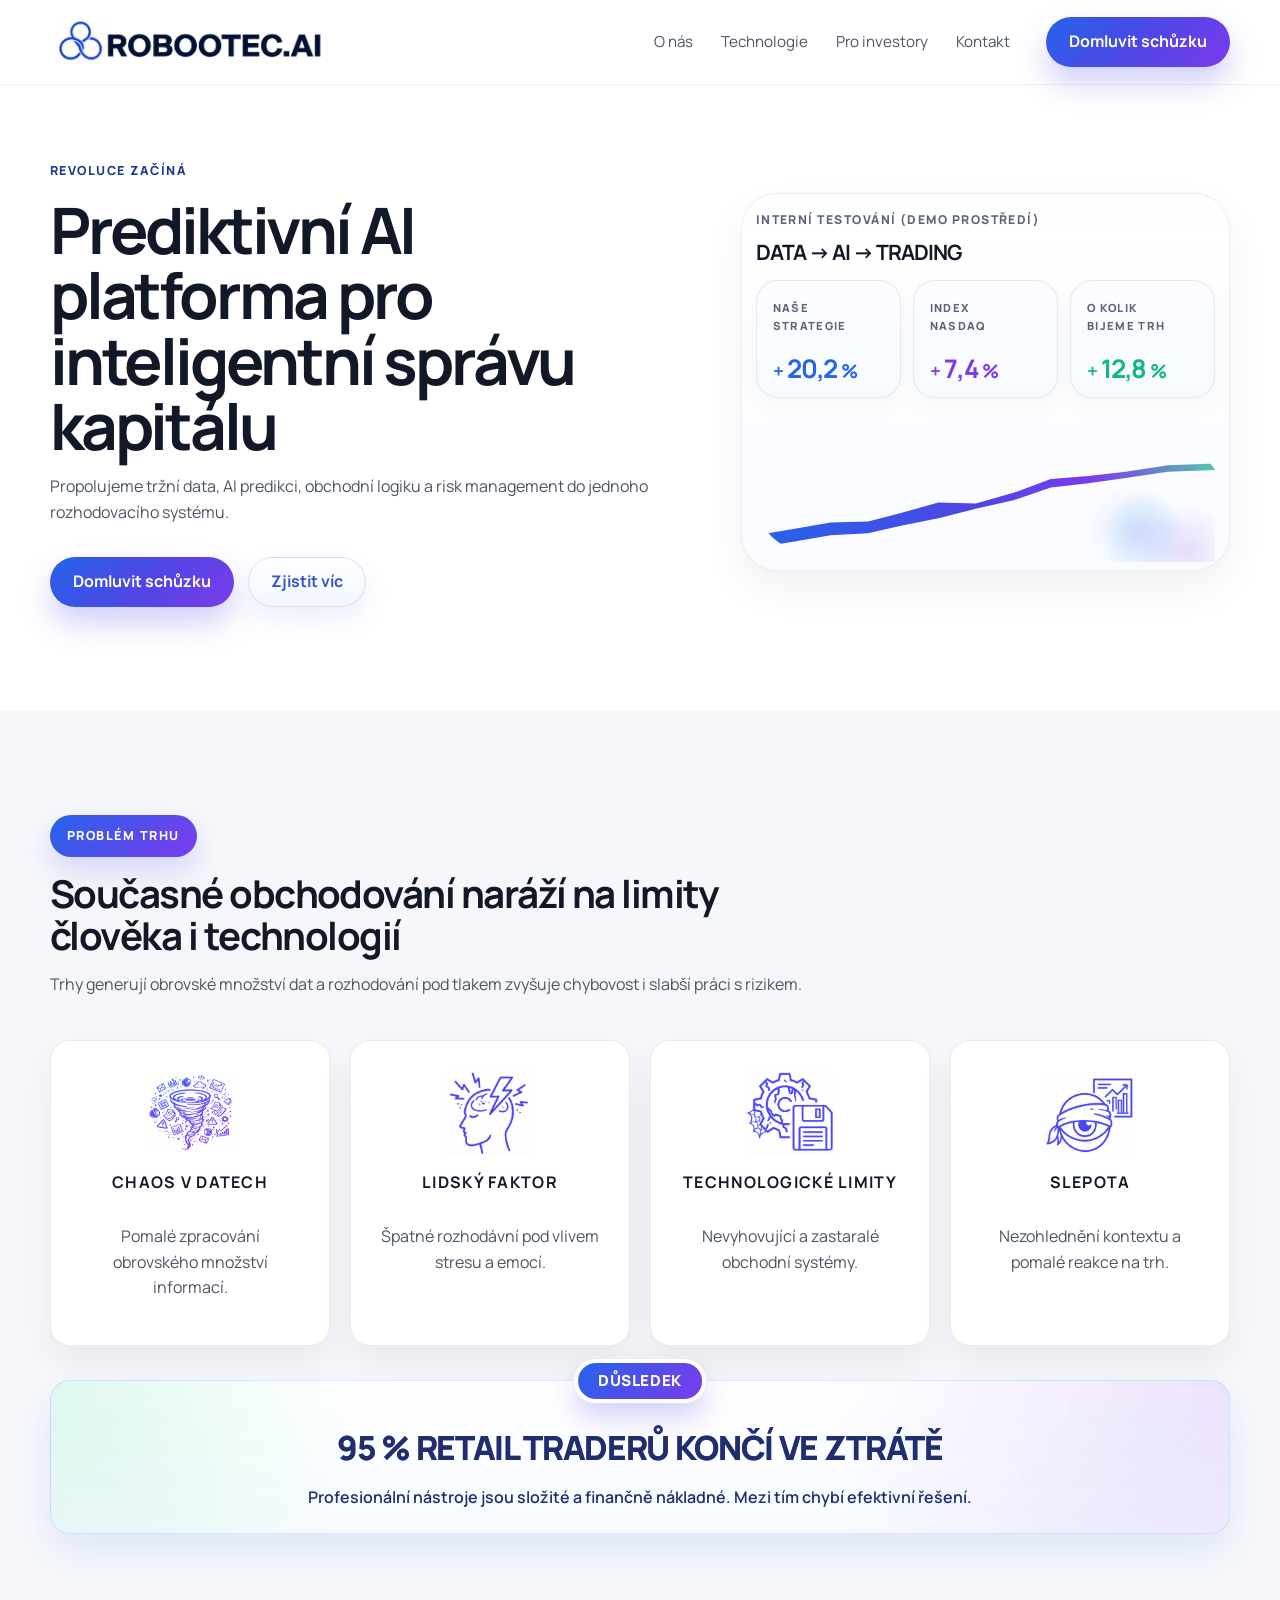
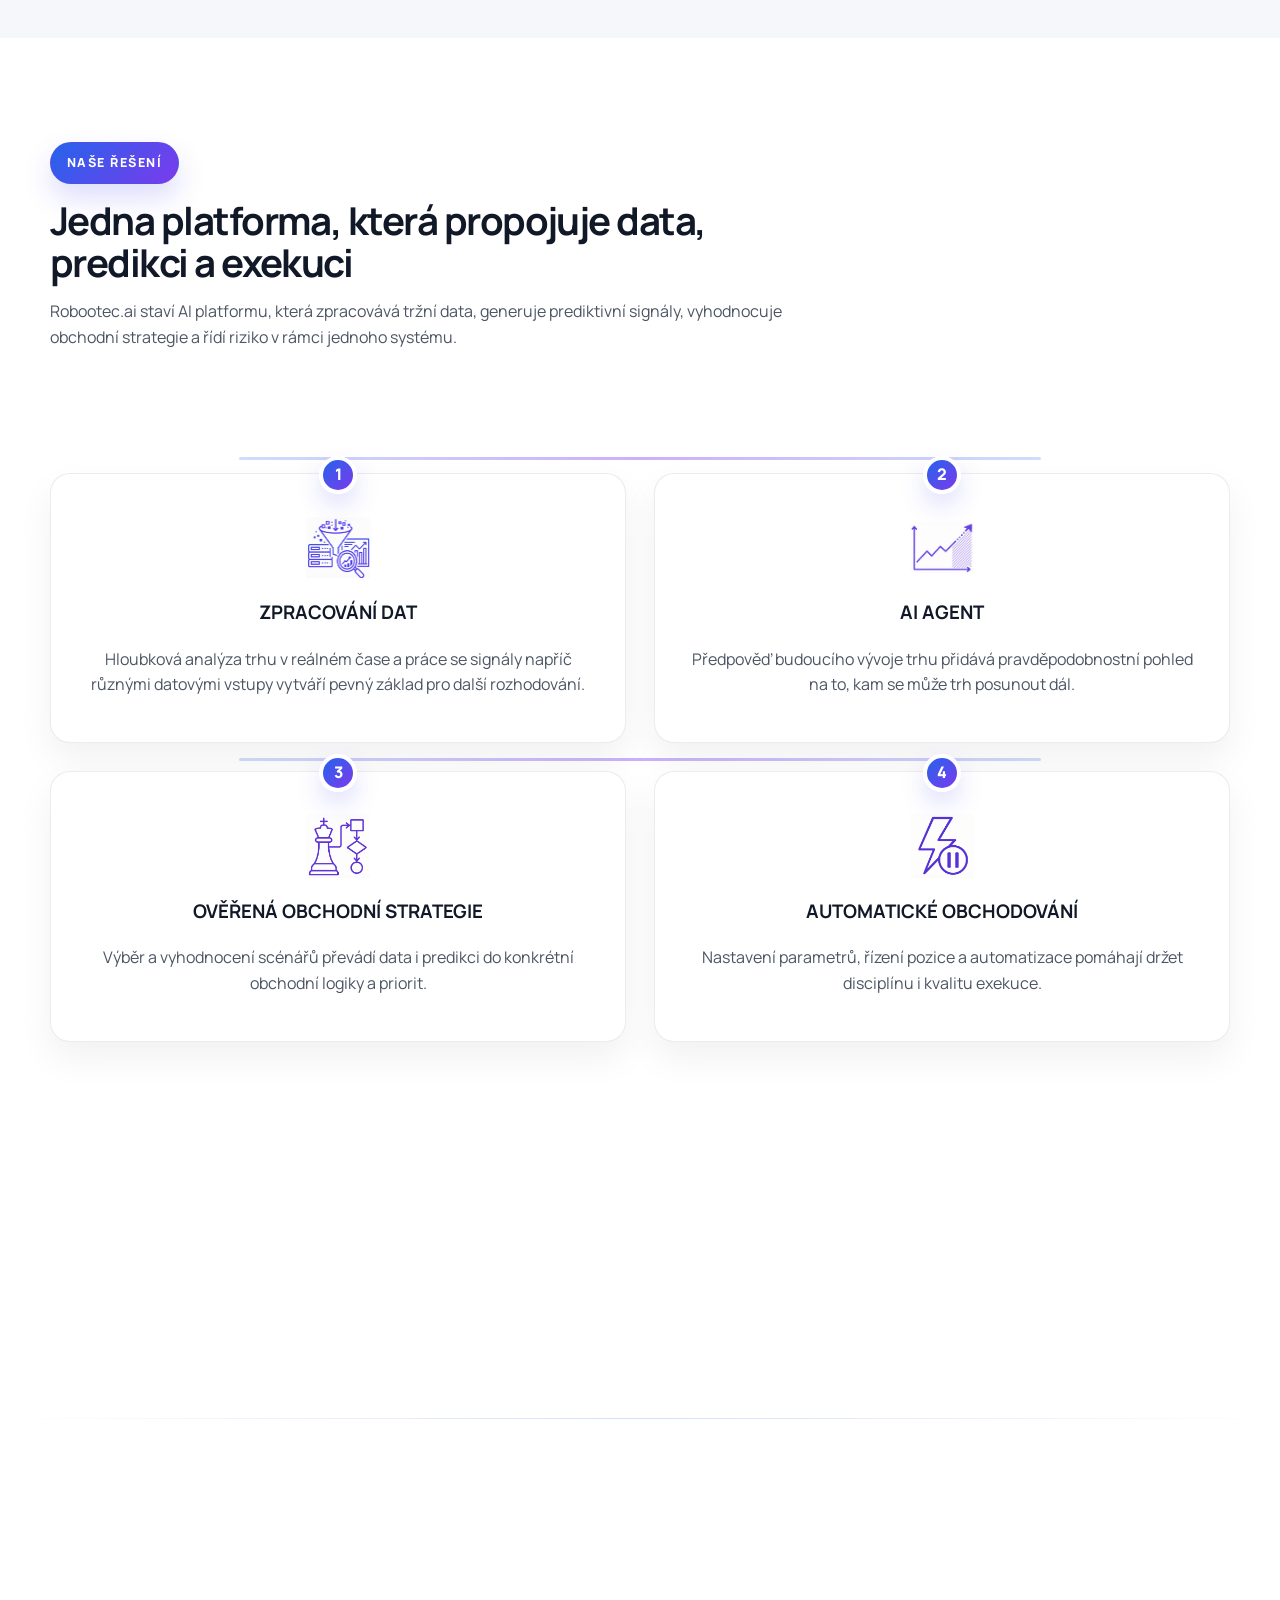
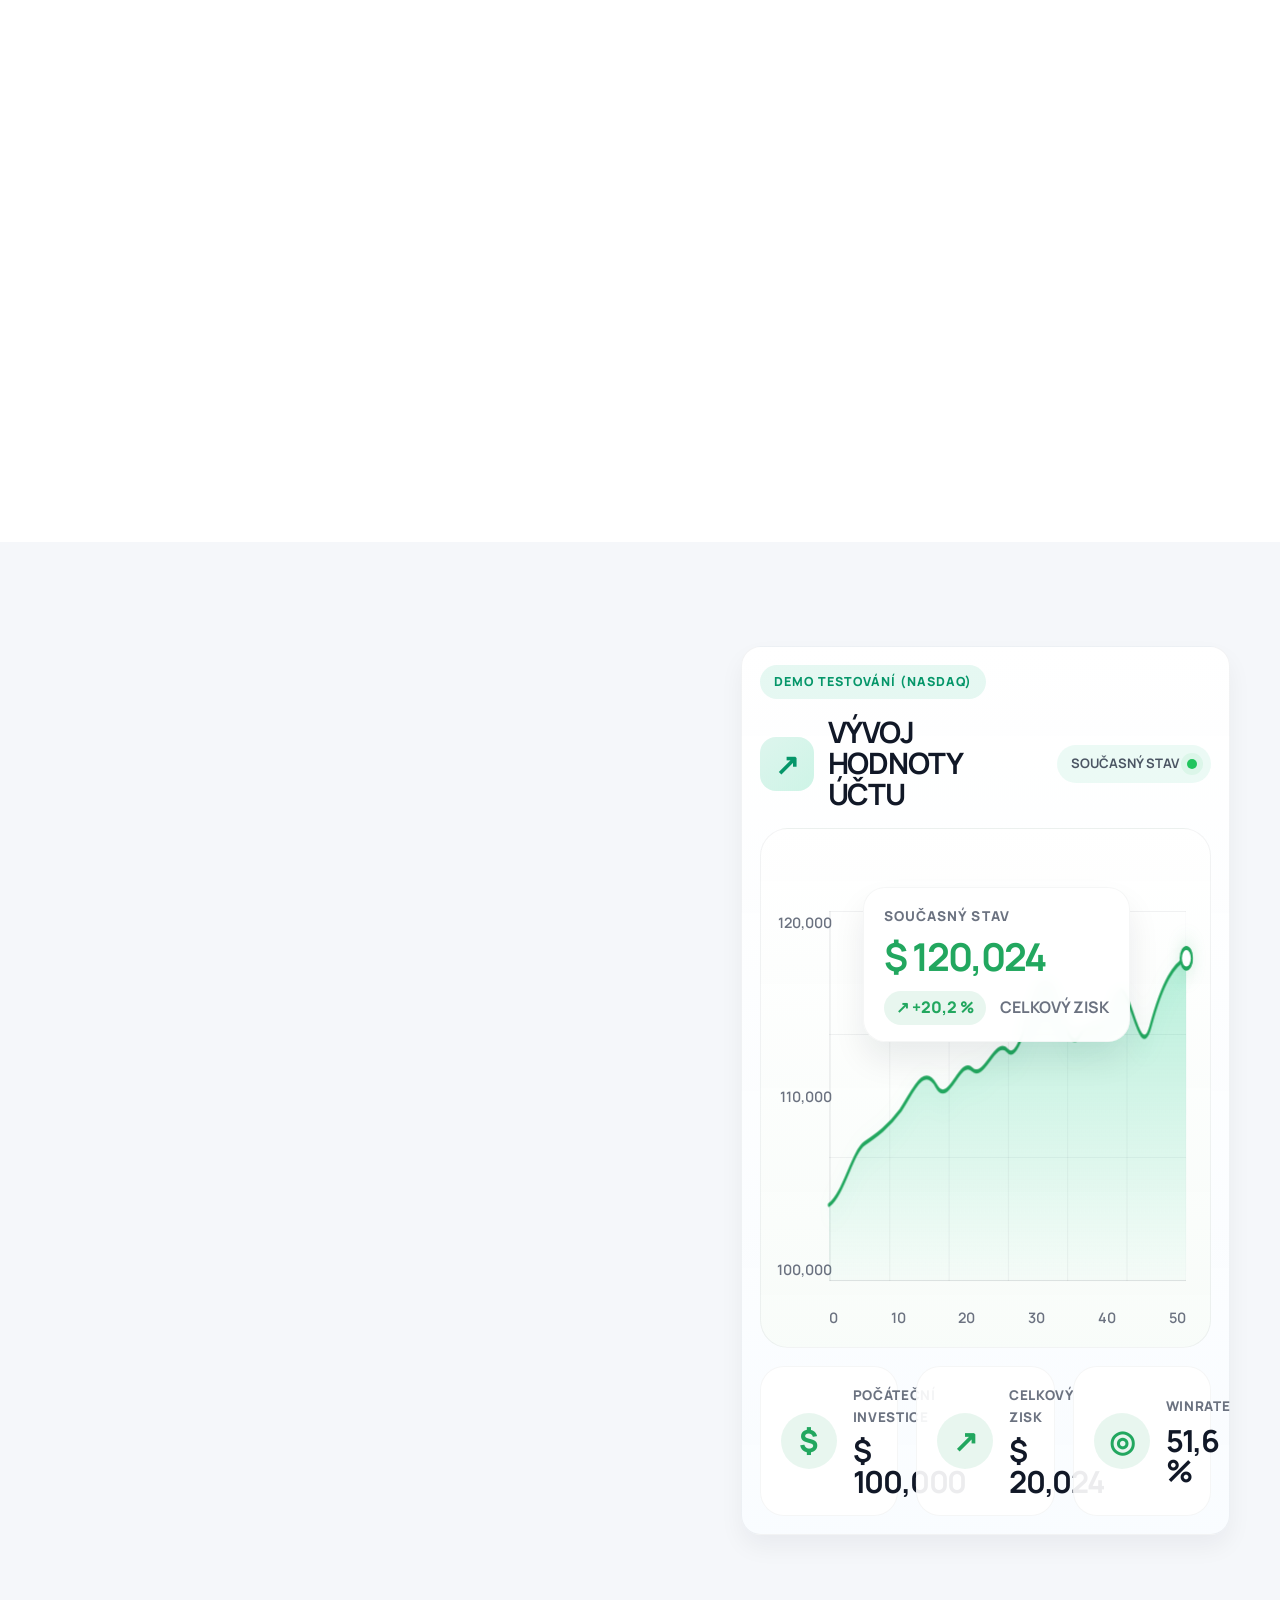
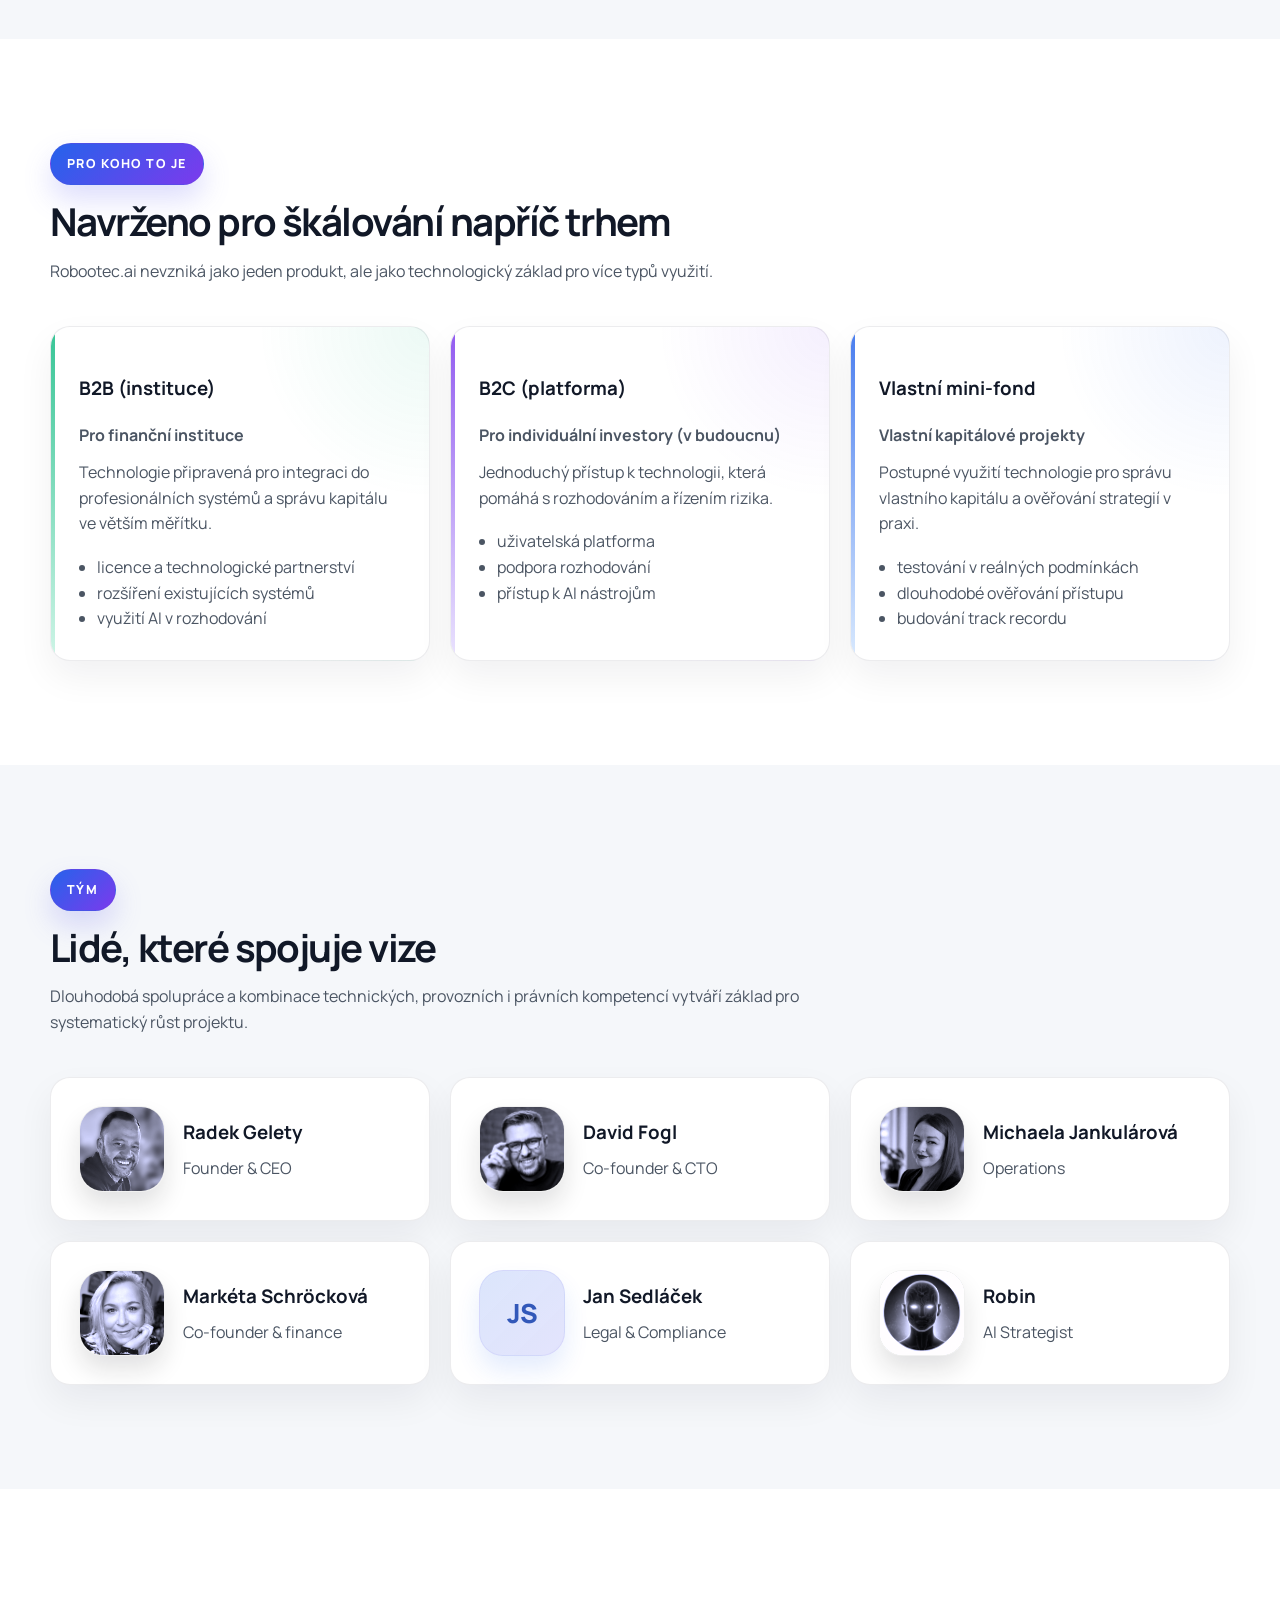
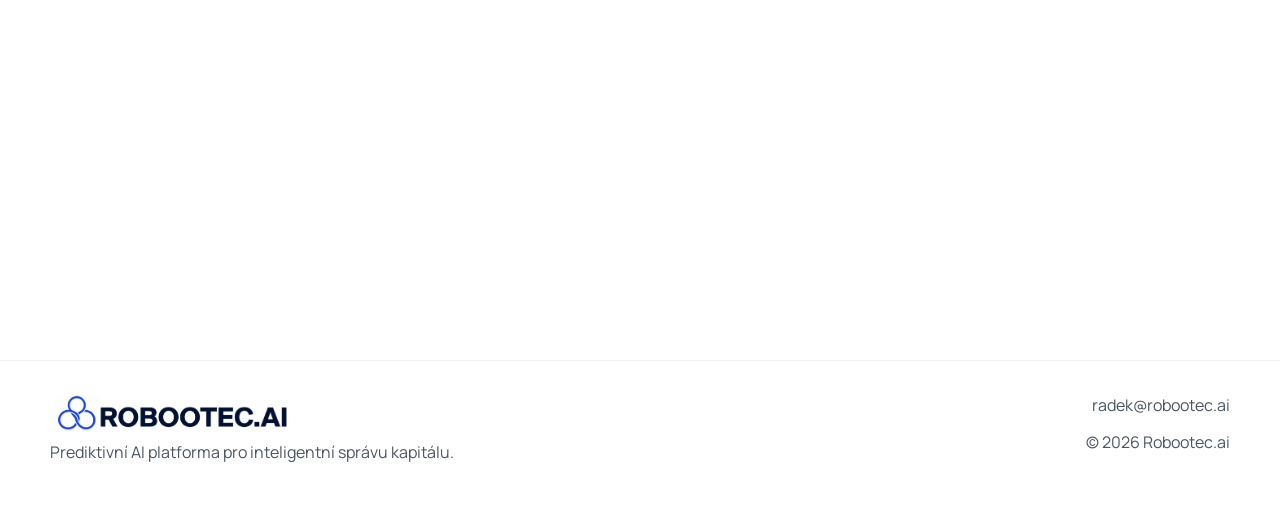
==== commit 296829a2: "Refine homepage validation and outcome sections" ====
--- a/index.html
+++ b/index.html
@@ -103,7 +103,8 @@
         </div>
         <div class="problem-outcome reveal">
           <span class="problem-outcome-label">DŮSLEDEK</span>
-          <p>NÍZSKÉ INVESTIČNÍ ZHODNOCENÍ, 95% RETAIL TRADERŮ KONČÍ VE ZTRÁTĚ A PROFI NÁSTROJE JSOU FINANČNĚ NÁKLADNÉ. NIC MEZI TÍM.</p>
+          <p class="outcome-highlight">95 % RETAIL TRADERŮ KONČÍ VE ZTRÁTĚ</p>
+          <p class="outcome-detail">Profesionální nástroje jsou složité a finančně nákladné. Mezi tím chybí efektivní řešení.</p>
         </div>
       </div>
     </section>
@@ -143,7 +144,8 @@
         </div>
         <div class="pillar-outcome reveal">
           <span class="pillar-outcome-label">ROBOOTEC.AI</span>
-          <p>VYŠŠÍ ZHODNOCENÍ INVESTICE</p>
+          <p class="outcome-highlight">CHYTŘEJŠÍ A STABILNĚJŠÍ ROZHODOVÁNÍ</p>
+          <p class="outcome-detail">Kombinace dat, AI a exekuce přináší konzistentnější výsledky a lepší kontrolu nad rizikem.</p>
         </div>
       </div>
     </section>
@@ -189,19 +191,93 @@
 
     <section class="section section-muted">
       <div class="container validation-grid">
-        <div class="section-heading reveal">
+        <div class="section-heading validation-copy reveal">
           <span class="eyebrow eyebrow-pill">JAK POSTUPUJEME</span>
           <h2>Ověřujeme, testujeme, zlepšujeme</h2>
-          <p>Náš prototyp jsme testovali na reálných tržních datech v demo prostředí trhu NASDAQ. Jsme sice pořád ve vývoji, ale už to funguje!</p>
-          <ul class="feature-list validation-list">
-            <li>zpřesňování modelů</li>
-            <li>ověření rozhodovací logiky</li>
-            <li>práce s daty a řízení rizika</li>
-          </ul>
+          <p>Prototyp testujeme na reálných tržních datech v demo prostředí. Zaměřujeme se na kvalitu rozhodování, práci s daty a řízení rizika.</p>
+          <div class="validation-mini-grid">
+            <article class="validation-mini-card validation-mini-blue">
+              <h3>Modely &amp; AI</h3>
+              <p>Průběžně zpřesňujeme predikční modely na základě reálných dat.</p>
+            </article>
+            <article class="validation-mini-card validation-mini-purple">
+              <h3>Rozhodovací logika</h3>
+              <p>Testujeme a optimalizujeme výběr scénářů a obchodních strategií.</p>
+            </article>
+            <article class="validation-mini-card validation-mini-green">
+              <h3>Risk management</h3>
+              <p>Ladíme řízení rizika a stabilitu rozhodování v různých situacích.</p>
+            </article>
+          </div>
           <p class="disclaimer">Historické/testovací výsledky nejsou garancí budoucí výkonnosti.</p>
         </div>
         <div class="validation-card validation-card-visual reveal reveal-delay-1" aria-hidden="true">
-          <img class="validation-image" src="assets/validation-backtest.png" alt="Backtest prototypu v demo prostředí NASDAQ">
+          <div class="validation-graph-shell">
+            <span class="validation-micro-label">Demo testování (NASDAQ)</span>
+            <div class="validation-graph-header">
+              <span class="validation-graph-icon">↗</span>
+              <h3>VÝVOJ HODNOTY ÚČTU</h3>
+              <span class="validation-status">SOUČASNÝ STAV</span>
+            </div>
+            <div class="validation-chart">
+              <div class="validation-value-card">
+                <span class="validation-value-label">SOUČASNÝ STAV</span>
+                <strong>$ 120,024</strong>
+                <div class="validation-value-meta">
+                  <span>↗ +20,2 %</span>
+                  <span>CELKOVÝ ZISK</span>
+                </div>
+              </div>
+              <div class="validation-grid-lines"></div>
+              <div class="validation-axis validation-axis-y">
+                <span>120,000</span>
+                <span>110,000</span>
+                <span>100,000</span>
+              </div>
+              <div class="validation-axis validation-axis-x">
+                <span>0</span>
+                <span>10</span>
+                <span>20</span>
+                <span>30</span>
+                <span>40</span>
+                <span>50</span>
+              </div>
+              <svg class="validation-chart-svg" viewBox="0 0 640 360" preserveAspectRatio="none">
+                <defs>
+                  <linearGradient id="validationArea" x1="0%" y1="0%" x2="0%" y2="100%">
+                    <stop offset="0%" stop-color="rgba(52, 211, 153, 0.34)"></stop>
+                    <stop offset="100%" stop-color="rgba(52, 211, 153, 0.02)"></stop>
+                  </linearGradient>
+                </defs>
+                <path class="validation-area" d="M0,286 C26,276 42,234 64,226 C86,218 106,210 128,194 C150,176 170,148 192,170 C214,192 234,142 256,154 C278,166 298,122 320,136 C342,150 362,80 384,70 C406,60 426,144 448,122 C470,100 490,132 512,88 C534,44 554,156 576,112 C598,68 618,52 640,46 L640,360 L0,360 Z"></path>
+                <path class="validation-line" d="M0,286 C26,276 42,234 64,226 C86,218 106,210 128,194 C150,176 170,148 192,170 C214,192 234,142 256,154 C278,166 298,122 320,136 C342,150 362,80 384,70 C406,60 426,144 448,122 C470,100 490,132 512,88 C534,44 554,156 576,112 C598,68 618,52 640,46"></path>
+                <circle class="validation-point" cx="640" cy="46" r="10"></circle>
+              </svg>
+            </div>
+            <div class="validation-stats-row">
+              <div class="validation-stat-item">
+                <span class="validation-stat-icon">$</span>
+                <div>
+                  <span class="validation-stat-label">Počáteční investice</span>
+                  <strong>$ 100,000</strong>
+                </div>
+              </div>
+              <div class="validation-stat-item">
+                <span class="validation-stat-icon">↗</span>
+                <div>
+                  <span class="validation-stat-label">Celkový zisk</span>
+                  <strong>$ 20,024</strong>
+                </div>
+              </div>
+              <div class="validation-stat-item">
+                <span class="validation-stat-icon">◎</span>
+                <div>
+                  <span class="validation-stat-label">Winrate</span>
+                  <strong>51,6 %</strong>
+                </div>
+              </div>
+            </div>
+          </div>
         </div>
       </div>
     </section>
--- a/styles.css
+++ b/styles.css
@@ -517,6 +517,7 @@
   text-transform: uppercase;
   box-shadow: 0 14px 26px rgba(79, 70, 229, 0.24);
   border: 4px solid #ffffff;
+  z-index: 2;
 }
 
 .problem-outcome p {
@@ -526,6 +527,27 @@
   font-weight: 700;
   line-height: 1.5;
   text-align: center;
+}
+
+.outcome-highlight {
+  margin: 0;
+  font-size: clamp(1.45rem, 2.6vw, 2.25rem) !important;
+  line-height: 1.08;
+  letter-spacing: -0.04em;
+  font-weight: 800 !important;
+  background: linear-gradient(135deg, #2563eb 0%, #7c3aed 58%, #10b981 100%);
+  -webkit-background-clip: text;
+  background-clip: text;
+  color: transparent !important;
+}
+
+.outcome-detail {
+  margin: 12px auto 0 !important;
+  max-width: 760px;
+  color: #4b5563 !important;
+  font-size: 1rem !important;
+  font-weight: 600 !important;
+  line-height: 1.55 !important;
 }
 
 .dashboard-card-side {
@@ -916,15 +938,11 @@
 }
 
 .validation-card-visual {
-  padding: 20px;
-}
-
-.validation-image {
-  width: 100%;
-  height: auto;
-  border-radius: 22px;
-  border: 1px solid rgba(17, 24, 39, 0.08);
-  box-shadow: 0 16px 28px rgba(15, 23, 42, 0.08);
+  padding: 18px;
+  background:
+    linear-gradient(180deg, rgba(255, 255, 255, 0.98), rgba(249, 252, 255, 0.96));
+  border: 1px solid rgba(17, 24, 39, 0.05);
+  box-shadow: 0 12px 24px rgba(15, 23, 42, 0.05);
 }
 
 .mini-chart-meta {
@@ -936,6 +954,328 @@
 .validation-list,
 .segment-list {
   margin-top: 18px;
+}
+
+.validation-copy {
+  max-width: none;
+}
+
+.validation-mini-grid {
+  display: grid;
+  grid-template-columns: repeat(3, minmax(0, 1fr));
+  gap: 14px;
+  margin-top: 22px;
+}
+
+.validation-mini-card {
+  padding: 18px 18px 16px;
+  border-radius: 20px;
+  border: 1px solid rgba(17, 24, 39, 0.05);
+  background: #ffffff;
+  box-shadow: 0 10px 20px rgba(15, 23, 42, 0.04);
+}
+
+.validation-mini-card h3 {
+  margin: 0 0 10px;
+  font-size: 1rem;
+  line-height: 1.15;
+  letter-spacing: -0.03em;
+}
+
+.validation-mini-card p {
+  margin: 0;
+  font-size: 0.95rem;
+  line-height: 1.5;
+}
+
+.validation-mini-blue {
+  background:
+    radial-gradient(circle at top right, rgba(37, 99, 235, 0.08), transparent 34%),
+    #ffffff;
+}
+
+.validation-mini-purple {
+  background:
+    radial-gradient(circle at top right, rgba(124, 58, 237, 0.08), transparent 34%),
+    #ffffff;
+}
+
+.validation-mini-green {
+  background:
+    radial-gradient(circle at top right, rgba(16, 185, 129, 0.08), transparent 34%),
+    #ffffff;
+}
+
+.validation-graph-shell {
+  display: grid;
+  gap: 18px;
+}
+
+.validation-micro-label {
+  display: inline-flex;
+  align-items: center;
+  min-height: 34px;
+  padding: 0 14px;
+  border-radius: 999px;
+  background: rgba(16, 185, 129, 0.1);
+  color: #059669;
+  font-size: 0.78rem;
+  font-weight: 800;
+  letter-spacing: 0.08em;
+  text-transform: uppercase;
+  justify-self: start;
+}
+
+.validation-graph-header {
+  display: flex;
+  align-items: center;
+  justify-content: space-between;
+  gap: 14px;
+}
+
+.validation-graph-header h3 {
+  margin: 0;
+  flex: 1;
+  font-size: clamp(1.55rem, 2.3vw, 2.2rem);
+  line-height: 1.06;
+  letter-spacing: -0.04em;
+}
+
+.validation-graph-icon {
+  display: inline-flex;
+  align-items: center;
+  justify-content: center;
+  width: 54px;
+  height: 54px;
+  border-radius: 16px;
+  background: linear-gradient(135deg, rgba(16, 185, 129, 0.14), rgba(52, 211, 153, 0.24));
+  color: #059669;
+  font-size: 1.8rem;
+  font-weight: 800;
+}
+
+.validation-status {
+  display: inline-flex;
+  align-items: center;
+  gap: 8px;
+  min-height: 38px;
+  padding: 0 14px;
+  border-radius: 999px;
+  background: rgba(16, 185, 129, 0.08);
+  color: #4b5563;
+  font-size: 0.82rem;
+  font-weight: 700;
+}
+
+.validation-status::after {
+  content: "";
+  width: 10px;
+  height: 10px;
+  border-radius: 50%;
+  background: #22c55e;
+  box-shadow: 0 0 0 6px rgba(34, 197, 94, 0.08);
+}
+
+.validation-chart {
+  position: relative;
+  min-height: 520px;
+  padding: 88px 28px 64px 72px;
+  border-radius: 28px;
+  background:
+    linear-gradient(180deg, rgba(255, 255, 255, 0.98), rgba(248, 252, 249, 0.96));
+  border: 1px solid rgba(17, 24, 39, 0.05);
+  overflow: hidden;
+}
+
+.validation-grid-lines {
+  position: absolute;
+  inset: 82px 24px 66px 68px;
+  background-image:
+    linear-gradient(rgba(17, 24, 39, 0.06) 1px, transparent 1px),
+    linear-gradient(90deg, rgba(17, 24, 39, 0.05) 1px, transparent 1px);
+  background-size: 100% 33.33%, 16.66% 100%;
+  border-left: 1px solid rgba(17, 24, 39, 0.06);
+  border-bottom: 1px solid rgba(17, 24, 39, 0.06);
+}
+
+.validation-axis {
+  position: absolute;
+  color: #6b7280;
+  font-size: 0.9rem;
+  font-weight: 600;
+}
+
+.validation-axis-y {
+  top: 82px;
+  bottom: 66px;
+  left: 16px;
+  display: flex;
+  flex-direction: column;
+  justify-content: space-between;
+  text-align: right;
+}
+
+.validation-axis-x {
+  left: 68px;
+  right: 24px;
+  bottom: 18px;
+  display: flex;
+  justify-content: space-between;
+}
+
+.validation-chart-svg {
+  position: absolute;
+  inset: 82px 24px 66px 68px;
+  width: calc(100% - 92px);
+  height: calc(100% - 148px);
+  overflow: visible;
+}
+
+.validation-line {
+  fill: none;
+  stroke: #22a75f;
+  stroke-width: 4;
+  stroke-linecap: round;
+  stroke-linejoin: round;
+  filter: drop-shadow(0 8px 14px rgba(34, 167, 95, 0.12));
+  stroke-dasharray: 1200;
+  stroke-dashoffset: 1200;
+}
+
+.validation-area {
+  fill: url(#validationArea);
+  opacity: 0;
+}
+
+.validation-point {
+  fill: #ffffff;
+  stroke: #22a75f;
+  stroke-width: 4;
+  opacity: 0;
+  filter: drop-shadow(0 0 0 rgba(34, 167, 95, 0));
+}
+
+.validation-value-card {
+  position: absolute;
+  top: 58px;
+  left: 102px;
+  z-index: 2;
+  min-width: 220px;
+  padding: 18px 20px 16px;
+  border-radius: 22px;
+  background: rgba(255, 255, 255, 0.94);
+  border: 1px solid rgba(17, 24, 39, 0.04);
+  box-shadow: 0 18px 32px rgba(15, 23, 42, 0.08);
+  backdrop-filter: blur(8px);
+  opacity: 0;
+  transform: translateY(12px);
+}
+
+.validation-value-label {
+  display: block;
+  margin-bottom: 10px;
+  color: #6b7280;
+  font-size: 0.85rem;
+  font-weight: 800;
+  letter-spacing: 0.08em;
+  text-transform: uppercase;
+}
+
+.validation-value-card strong {
+  display: block;
+  font-size: clamp(2rem, 3vw, 3rem);
+  line-height: 1;
+  letter-spacing: -0.05em;
+  color: #22a75f;
+}
+
+.validation-value-meta {
+  display: flex;
+  align-items: center;
+  gap: 14px;
+  margin-top: 14px;
+  flex-wrap: wrap;
+}
+
+.validation-value-meta span:first-child {
+  display: inline-flex;
+  align-items: center;
+  min-height: 34px;
+  padding: 0 12px;
+  border-radius: 999px;
+  background: rgba(34, 167, 95, 0.1);
+  color: #22a75f;
+  font-weight: 800;
+}
+
+.validation-value-meta span:last-child {
+  color: #6b7280;
+  font-weight: 700;
+}
+
+.validation-stats-row {
+  display: grid;
+  grid-template-columns: repeat(3, minmax(0, 1fr));
+  gap: 18px;
+}
+
+.validation-stat-item {
+  display: flex;
+  align-items: center;
+  gap: 16px;
+  min-height: 116px;
+  padding: 18px 20px;
+  border-radius: 24px;
+  background: rgba(255, 255, 255, 0.92);
+  border: 1px solid rgba(17, 24, 39, 0.04);
+}
+
+.validation-stat-icon {
+  display: inline-flex;
+  align-items: center;
+  justify-content: center;
+  width: 56px;
+  height: 56px;
+  border-radius: 50%;
+  background: rgba(34, 167, 95, 0.1);
+  color: #22a75f;
+  font-size: 1.9rem;
+  font-weight: 800;
+  flex-shrink: 0;
+}
+
+.validation-stat-label {
+  display: block;
+  margin-bottom: 8px;
+  color: #6b7280;
+  font-size: 0.84rem;
+  font-weight: 800;
+  letter-spacing: 0.05em;
+  text-transform: uppercase;
+}
+
+.validation-stat-item strong {
+  display: block;
+  font-size: 1.9rem;
+  line-height: 1;
+  letter-spacing: -0.04em;
+  color: #111827;
+}
+
+.validation-card.in-view .validation-line {
+  animation: draw-validation-line 1.8s ease forwards;
+}
+
+.validation-card.in-view .validation-area {
+  animation: fade-validation-area 1.2s ease 0.35s forwards;
+}
+
+.validation-card.in-view .validation-point {
+  animation: pop-validation-point 0.5s ease 1.35s forwards;
+}
+
+.validation-card.in-view .validation-value-card {
+  animation: float-validation-card 0.65s ease 0.3s forwards;
 }
 
 .segment-card {
@@ -1150,6 +1490,38 @@
   line-height: 1.35;
 }
 
+@keyframes draw-validation-line {
+  to {
+    stroke-dashoffset: 0;
+  }
+}
+
+@keyframes fade-validation-area {
+  to {
+    opacity: 1;
+  }
+}
+
+@keyframes pop-validation-point {
+  0% {
+    opacity: 0;
+    transform: scale(0.6);
+  }
+
+  100% {
+    opacity: 1;
+    transform: scale(1);
+    filter: drop-shadow(0 0 12px rgba(34, 167, 95, 0.24));
+  }
+}
+
+@keyframes float-validation-card {
+  to {
+    opacity: 1;
+    transform: translateY(0);
+  }
+}
+
 .reveal {
   opacity: 0;
   transform: translateY(18px);
@@ -1190,12 +1562,26 @@
     grid-template-columns: repeat(2, minmax(0, 1fr));
   }
 
+  .validation-mini-grid,
+  .validation-stats-row {
+    grid-template-columns: 1fr;
+  }
+
   .hero-visual {
     min-height: 440px;
   }
 
   .hero-stack-cards {
     grid-template-columns: 1fr;
+  }
+
+  .validation-chart {
+    min-height: 460px;
+  }
+
+  .validation-value-card {
+    left: 86px;
+    min-width: 190px;
   }
 
   .dashboard-card-main {
@@ -1233,6 +1619,52 @@
     grid-template-columns: 1fr;
   }
 
+  .validation-grid {
+    gap: 28px;
+  }
+
+  .validation-mini-grid {
+    grid-template-columns: 1fr;
+  }
+
+  .validation-graph-header {
+    align-items: flex-start;
+    flex-wrap: wrap;
+  }
+
+  .validation-chart {
+    min-height: 420px;
+    padding: 96px 20px 54px 58px;
+  }
+
+  .validation-grid-lines {
+    inset: 90px 18px 58px 56px;
+  }
+
+  .validation-chart-svg {
+    inset: 90px 18px 58px 56px;
+    width: calc(100% - 74px);
+    height: calc(100% - 148px);
+  }
+
+  .validation-axis-y {
+    left: 10px;
+    top: 90px;
+    bottom: 58px;
+  }
+
+  .validation-axis-x {
+    left: 56px;
+    right: 18px;
+  }
+
+  .validation-value-card {
+    top: 66px;
+    left: 72px;
+    min-width: 176px;
+    padding: 14px 16px 14px;
+  }
+
   .pillar-grid::after {
     display: none;
   }
@@ -1336,6 +1768,62 @@
     height: 68px;
   }
 
+  .validation-card-visual {
+    padding: 14px;
+  }
+
+  .validation-chart {
+    min-height: 380px;
+    padding: 88px 16px 48px 50px;
+    border-radius: 22px;
+  }
+
+  .validation-grid-lines {
+    inset: 84px 16px 52px 48px;
+  }
+
+  .validation-chart-svg {
+    inset: 84px 16px 52px 48px;
+    width: calc(100% - 64px);
+    height: calc(100% - 136px);
+  }
+
+  .validation-axis {
+    font-size: 0.78rem;
+  }
+
+  .validation-axis-y {
+    left: 6px;
+    top: 84px;
+    bottom: 52px;
+  }
+
+  .validation-axis-x {
+    left: 48px;
+    right: 16px;
+    bottom: 14px;
+  }
+
+  .validation-value-card {
+    position: relative;
+    top: auto;
+    left: auto;
+    margin-bottom: 12px;
+    min-width: 0;
+  }
+
+  .validation-graph-header h3 {
+    font-size: 1.35rem;
+  }
+
+  .validation-stats-row {
+    grid-template-columns: 1fr;
+  }
+
+  .validation-stat-item {
+    min-height: auto;
+  }
+
   .dashboard-card-main {
     padding: 22px;
   }
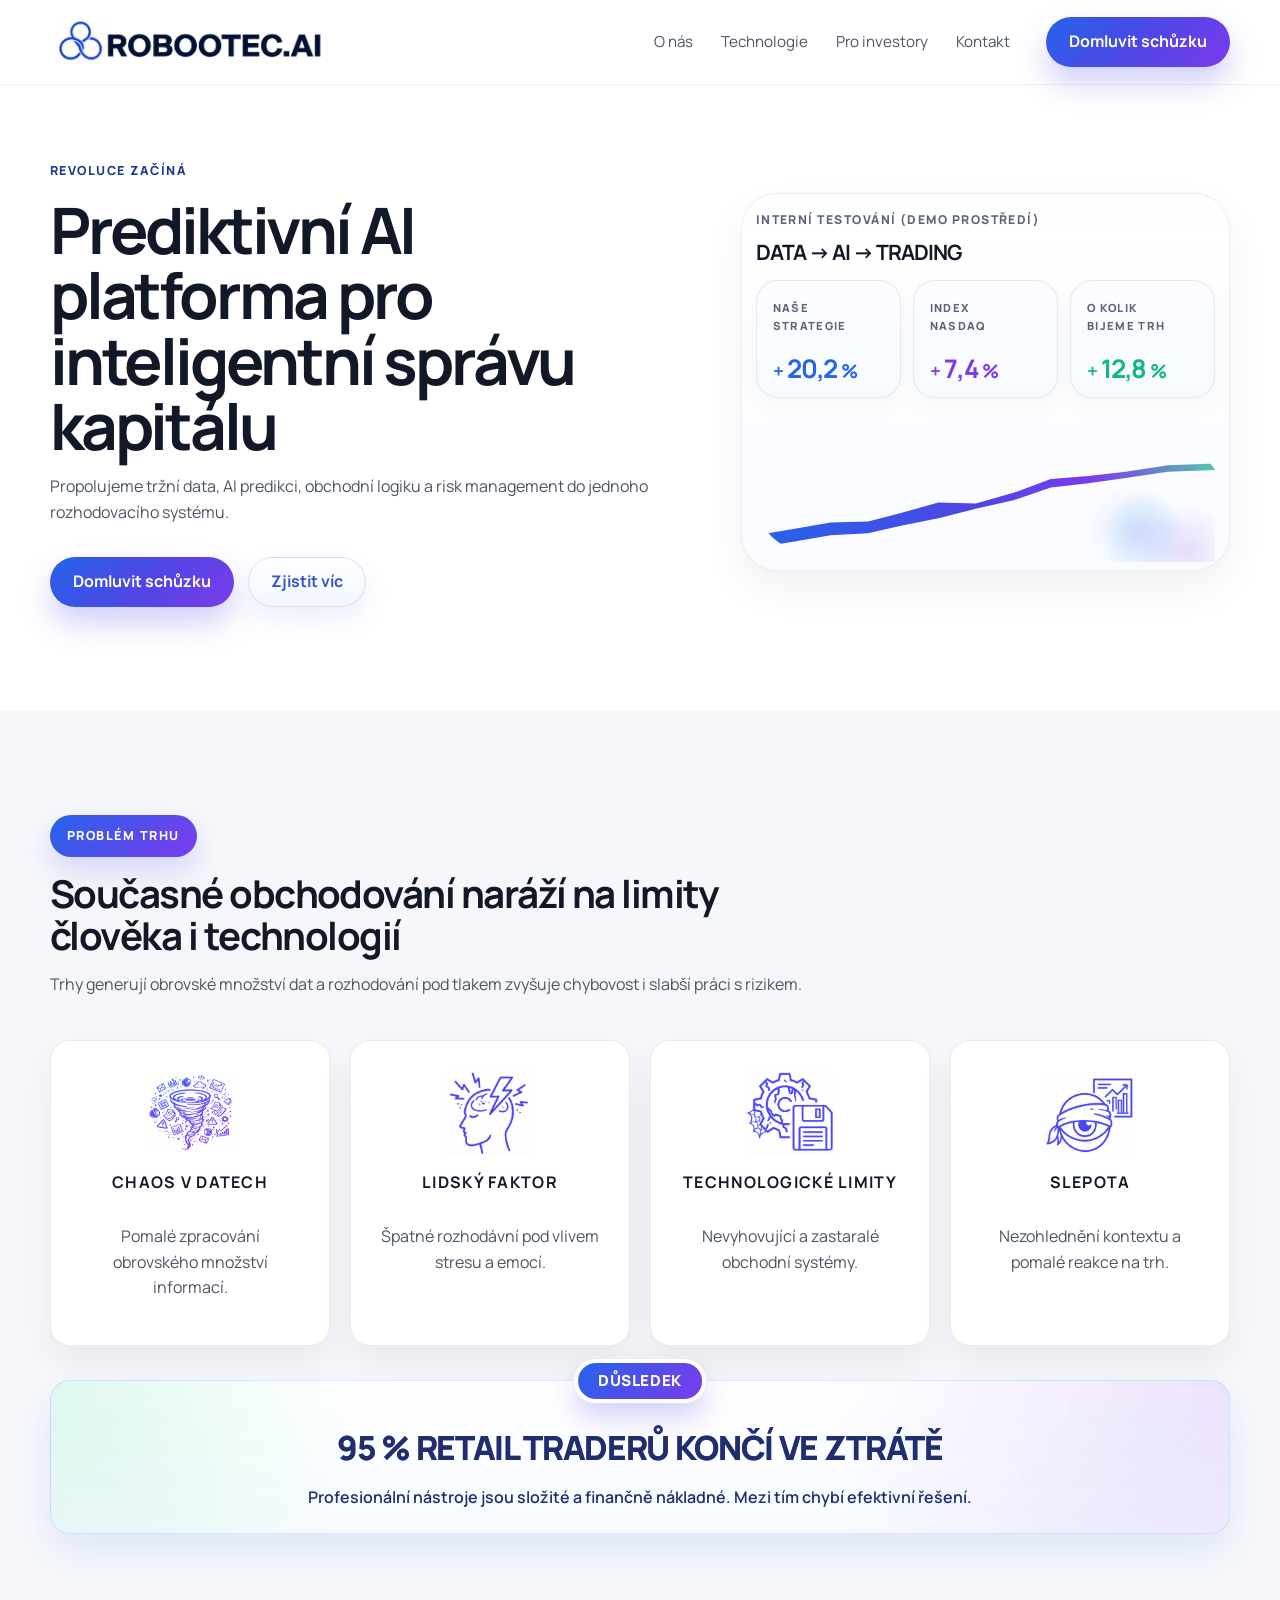
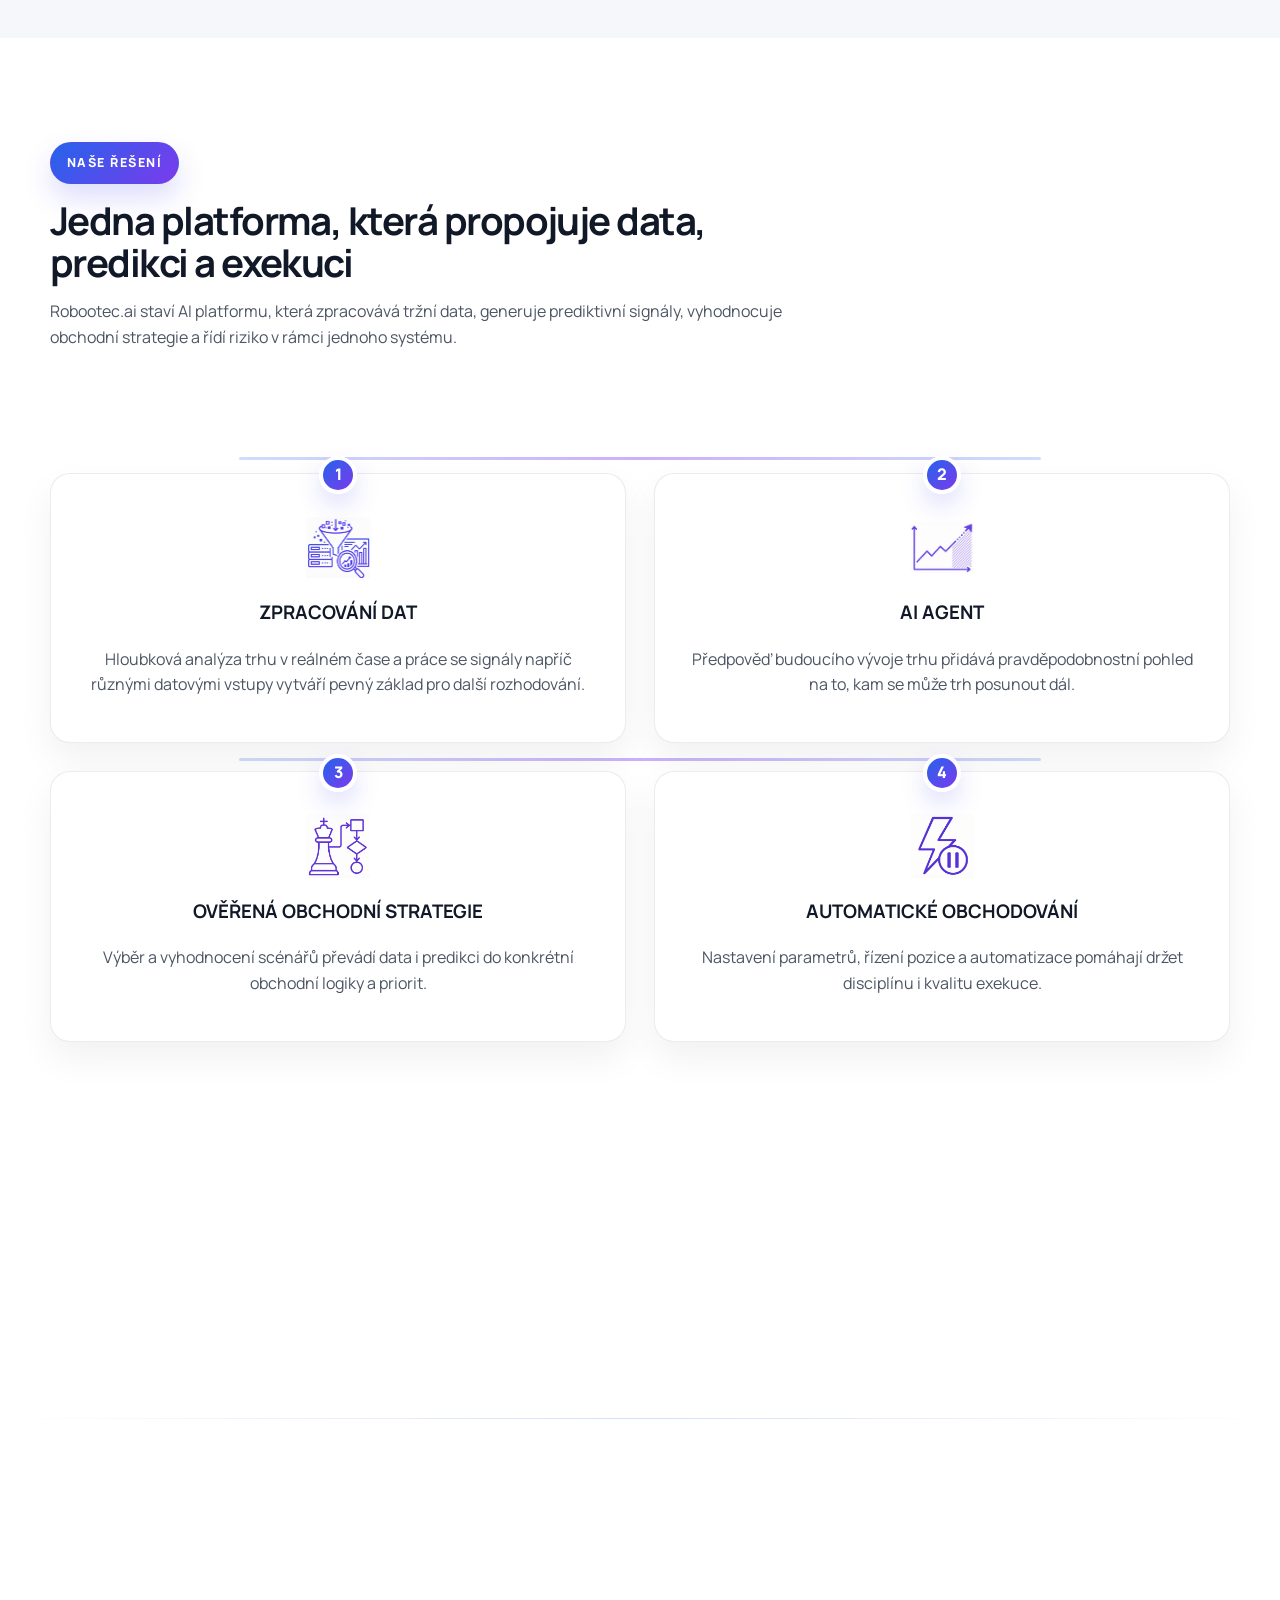
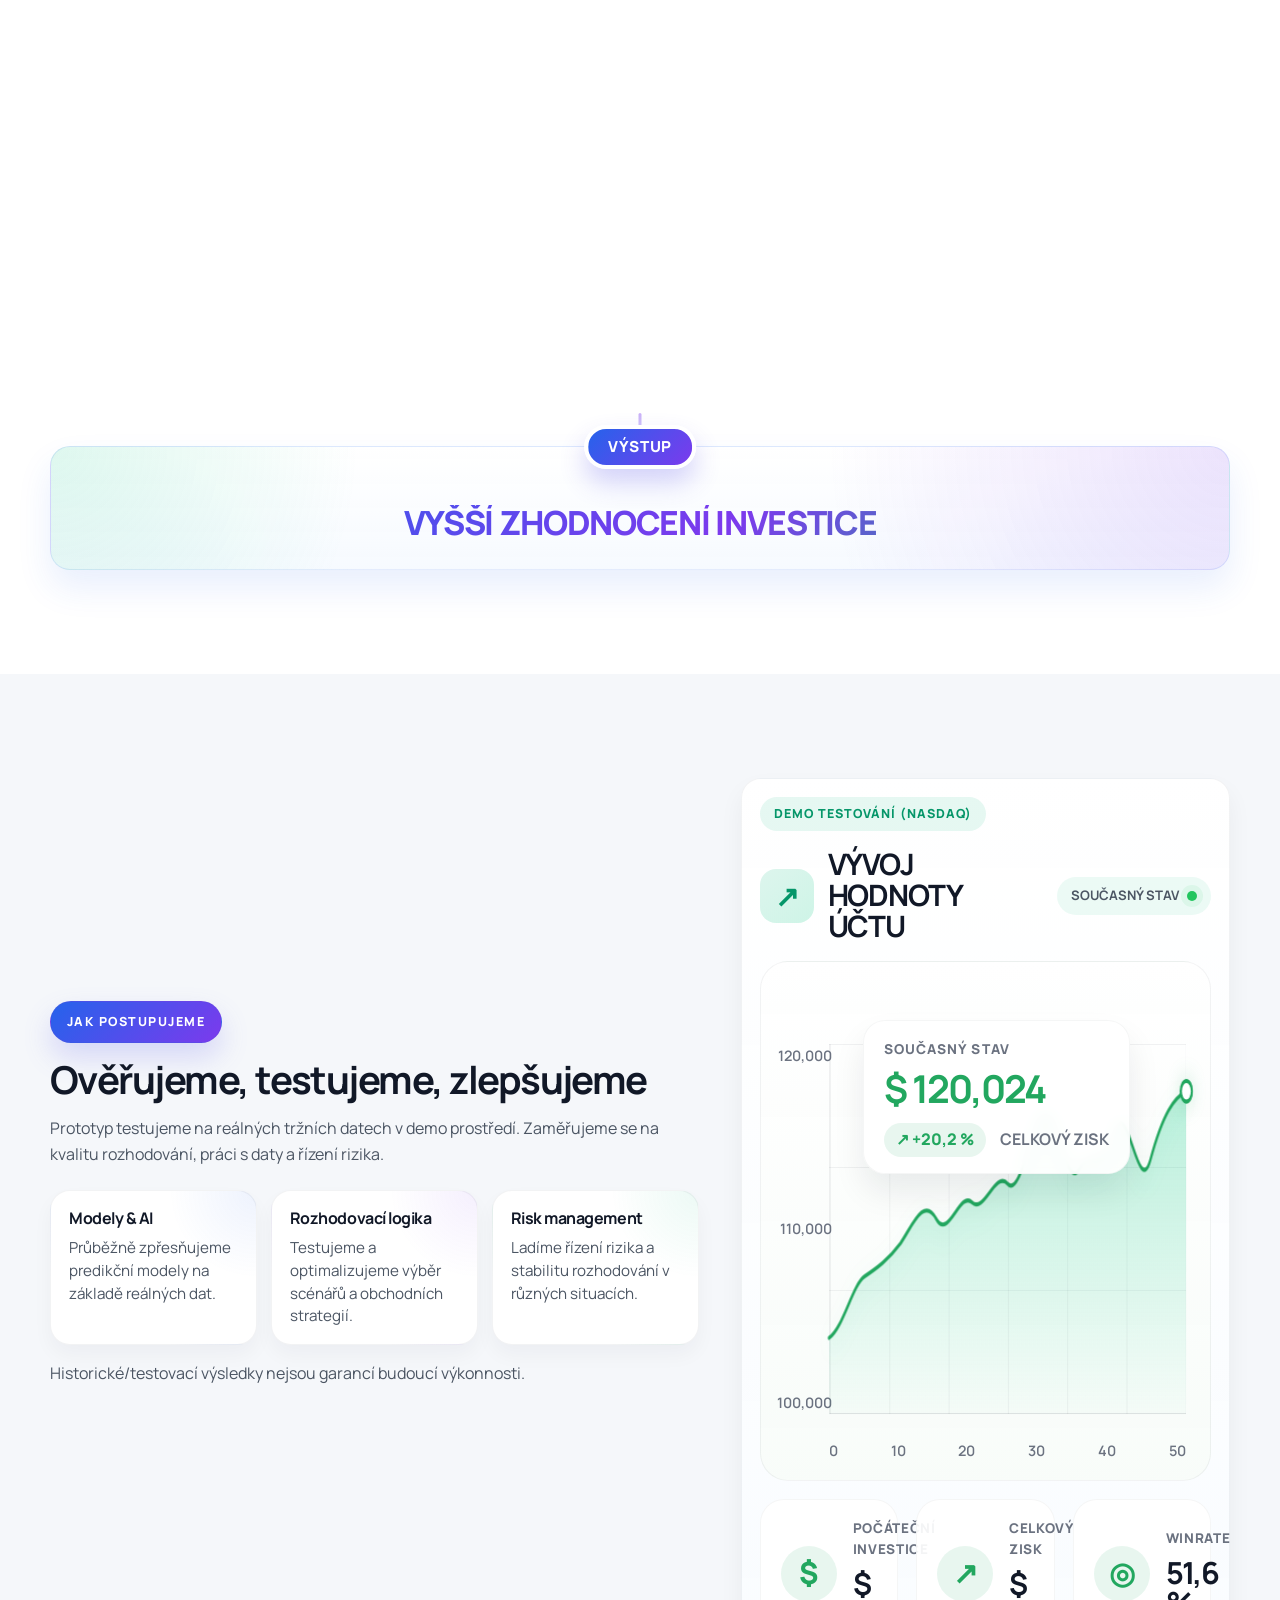
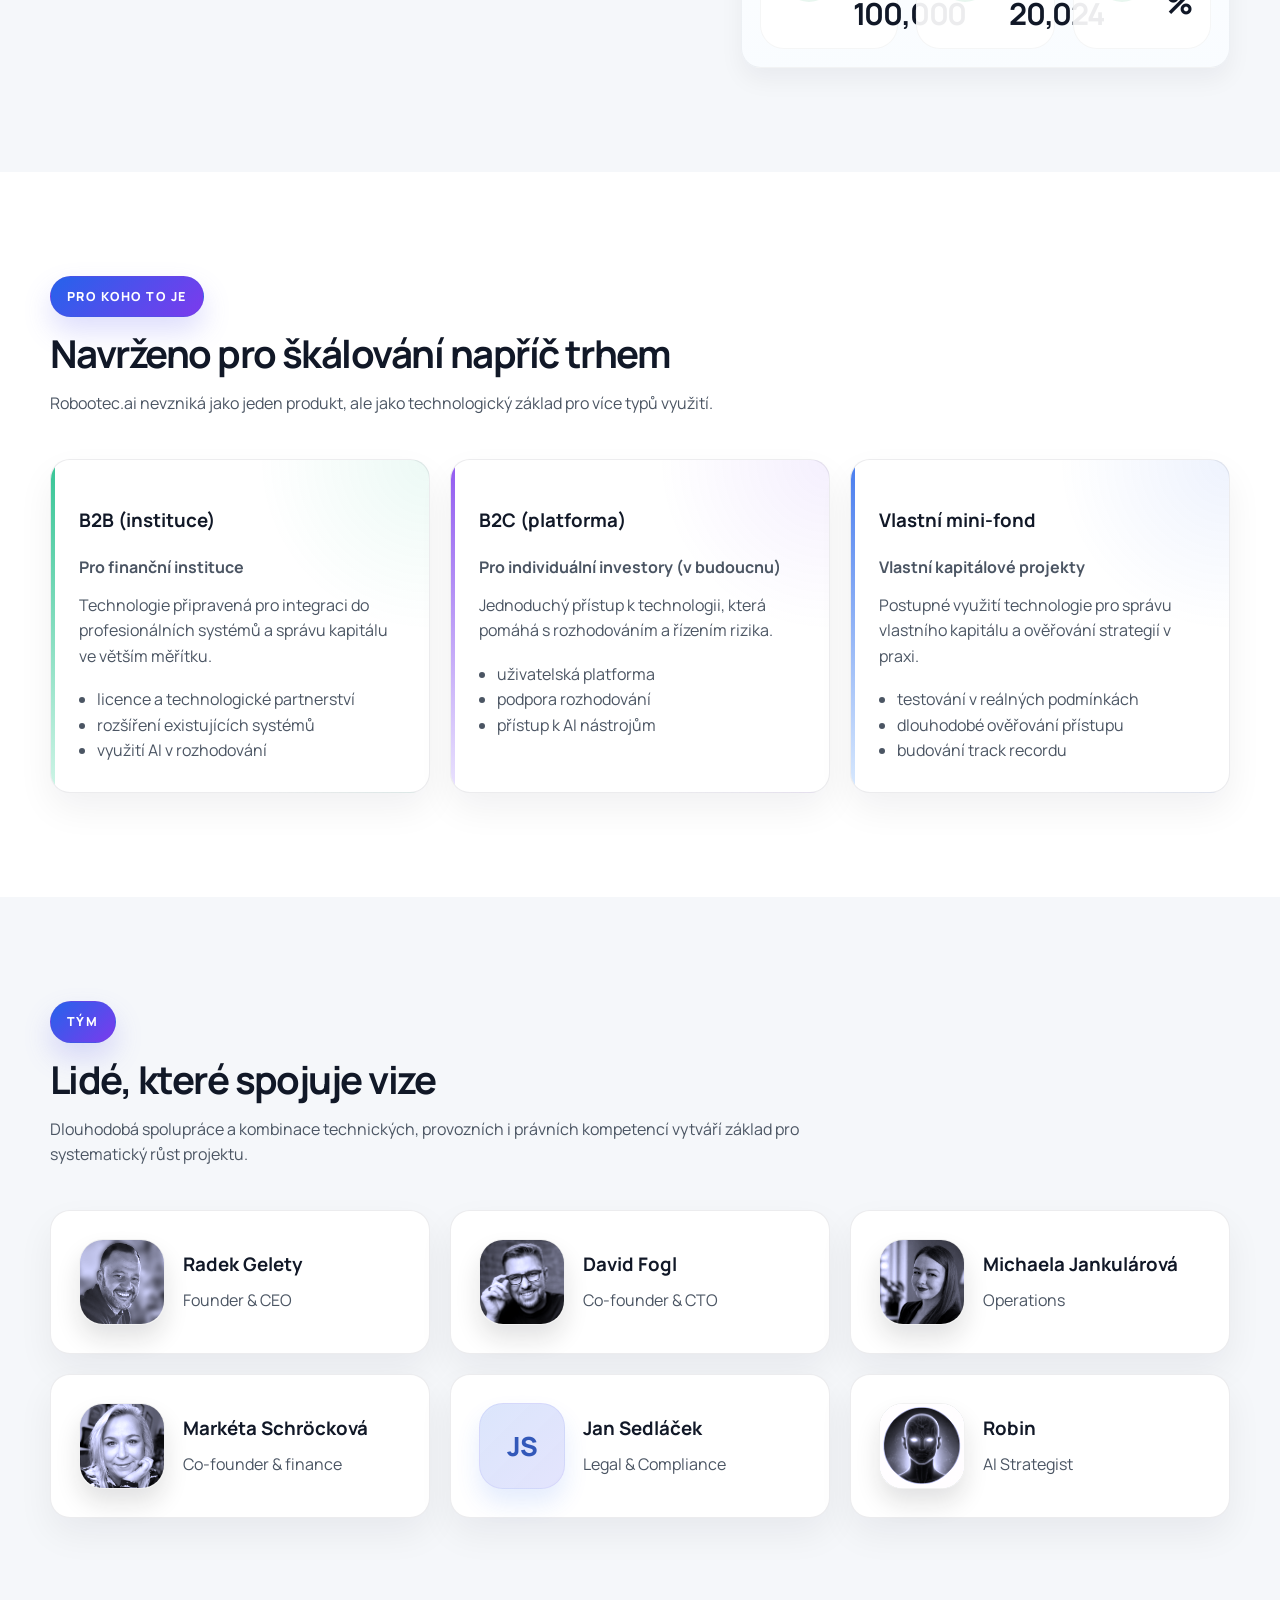
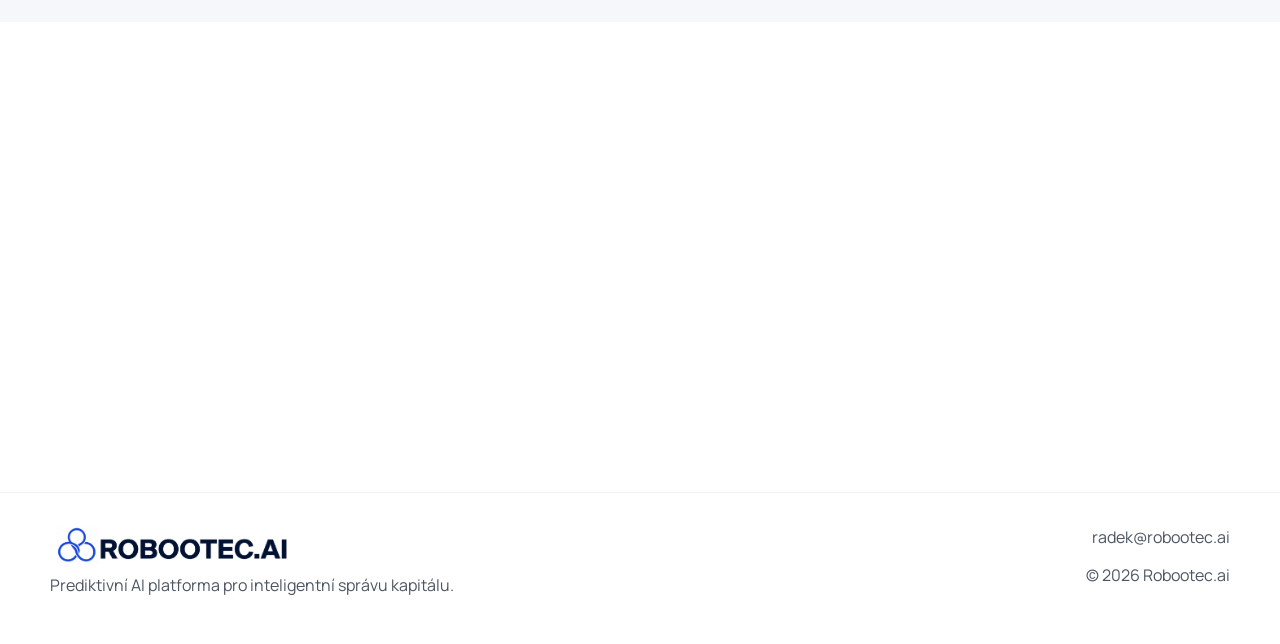
==== commit 09c27e48: "Refine homepage and redesign about page" ====
--- a/index.html
+++ b/index.html
@@ -155,7 +155,7 @@
         <div class="section-heading reveal">
           <span class="eyebrow eyebrow-pill">VÝSLEDEK</span>
           <h2>Souvislý rozhodovací proces</h2>
-          <p>Výsledkem propojení dat, AI a exekuce je systém, který pracuje transparentně, bez emocí a ve škále, kterou člověk sám neobsáhne.</p>
+          <p>Platforma, která najde, validuje a nasadí algoritmické obchodní strategie</p>
         </div>
         <div class="timeline">
           <article class="timeline-step timeline-step-blue reveal">
@@ -185,6 +185,10 @@
               <li>využitelné pro B2B i B2C model</li>
             </ul>
           </article>
+        </div>
+        <div class="pillar-outcome reveal">
+          <span class="pillar-outcome-label">VÝSTUP</span>
+          <p class="outcome-highlight">VYŠŠÍ ZHODNOCENÍ INVESTICE</p>
         </div>
       </div>
     </section>
--- a/styles.css
+++ b/styles.css
@@ -1364,6 +1364,91 @@
   grid-template-columns: repeat(3, minmax(0, 1fr));
 }
 
+.about-hero-grid {
+  display: grid;
+  grid-template-columns: 0.95fr 1.05fr;
+  gap: 42px;
+  align-items: center;
+}
+
+.about-hero-visual {
+  position: relative;
+}
+
+.about-hero-image {
+  width: 100%;
+  height: auto;
+  border-radius: 32px;
+  box-shadow: var(--shadow-soft);
+  border: 1px solid rgba(17, 24, 39, 0.06);
+}
+
+.about-timeline {
+  position: relative;
+  display: grid;
+  gap: 24px;
+}
+
+.about-timeline::before {
+  content: "";
+  position: absolute;
+  top: 24px;
+  bottom: 24px;
+  left: 18px;
+  width: 2px;
+  background: linear-gradient(180deg, rgba(37, 99, 235, 0.28), rgba(124, 58, 237, 0.22), rgba(16, 185, 129, 0.24));
+}
+
+.about-story-card {
+  position: relative;
+  padding-left: 72px;
+}
+
+.about-story-card::before {
+  content: "";
+  position: absolute;
+  top: 34px;
+  left: 18px;
+  width: 18px;
+  height: 18px;
+  border-radius: 50%;
+  background: linear-gradient(135deg, #2563eb 0%, #7c3aed 100%);
+  box-shadow: 0 0 0 8px rgba(99, 102, 241, 0.08);
+  transform: translateX(-50%);
+}
+
+.about-story-card h2 {
+  margin-top: 14px;
+}
+
+.about-story-card p {
+  margin: 14px 0 0;
+}
+
+.about-list {
+  margin-top: 14px;
+}
+
+.about-team-grid {
+  display: grid;
+  grid-template-columns: repeat(2, minmax(0, 1fr));
+  gap: 20px;
+}
+
+.about-team-card {
+  align-items: flex-start;
+}
+
+.team-photo-neutral {
+  filter: grayscale(1) brightness(1.02) contrast(0.96);
+}
+
+.team-description {
+  margin-top: 10px !important;
+  color: var(--muted);
+  line-height: 1.55;
+}
+
 .team-card {
   display: flex;
   flex-direction: row;
@@ -1551,6 +1636,11 @@
   .contact-layout,
   .footer-shell,
   .cta-panel {
+    grid-template-columns: 1fr;
+  }
+
+  .about-hero-grid,
+  .about-team-grid {
     grid-template-columns: 1fr;
   }
 
@@ -1709,6 +1799,10 @@
     align-items: flex-start;
     gap: 16px;
   }
+
+  .about-story-card {
+    padding-left: 56px;
+  }
 }
 
 @media (max-width: 640px) {
@@ -1824,6 +1918,18 @@
     min-height: auto;
   }
 
+  .about-timeline::before {
+    left: 14px;
+  }
+
+  .about-story-card {
+    padding-left: 42px;
+  }
+
+  .about-story-card::before {
+    left: 14px;
+  }
+
   .dashboard-card-main {
     padding: 22px;
   }
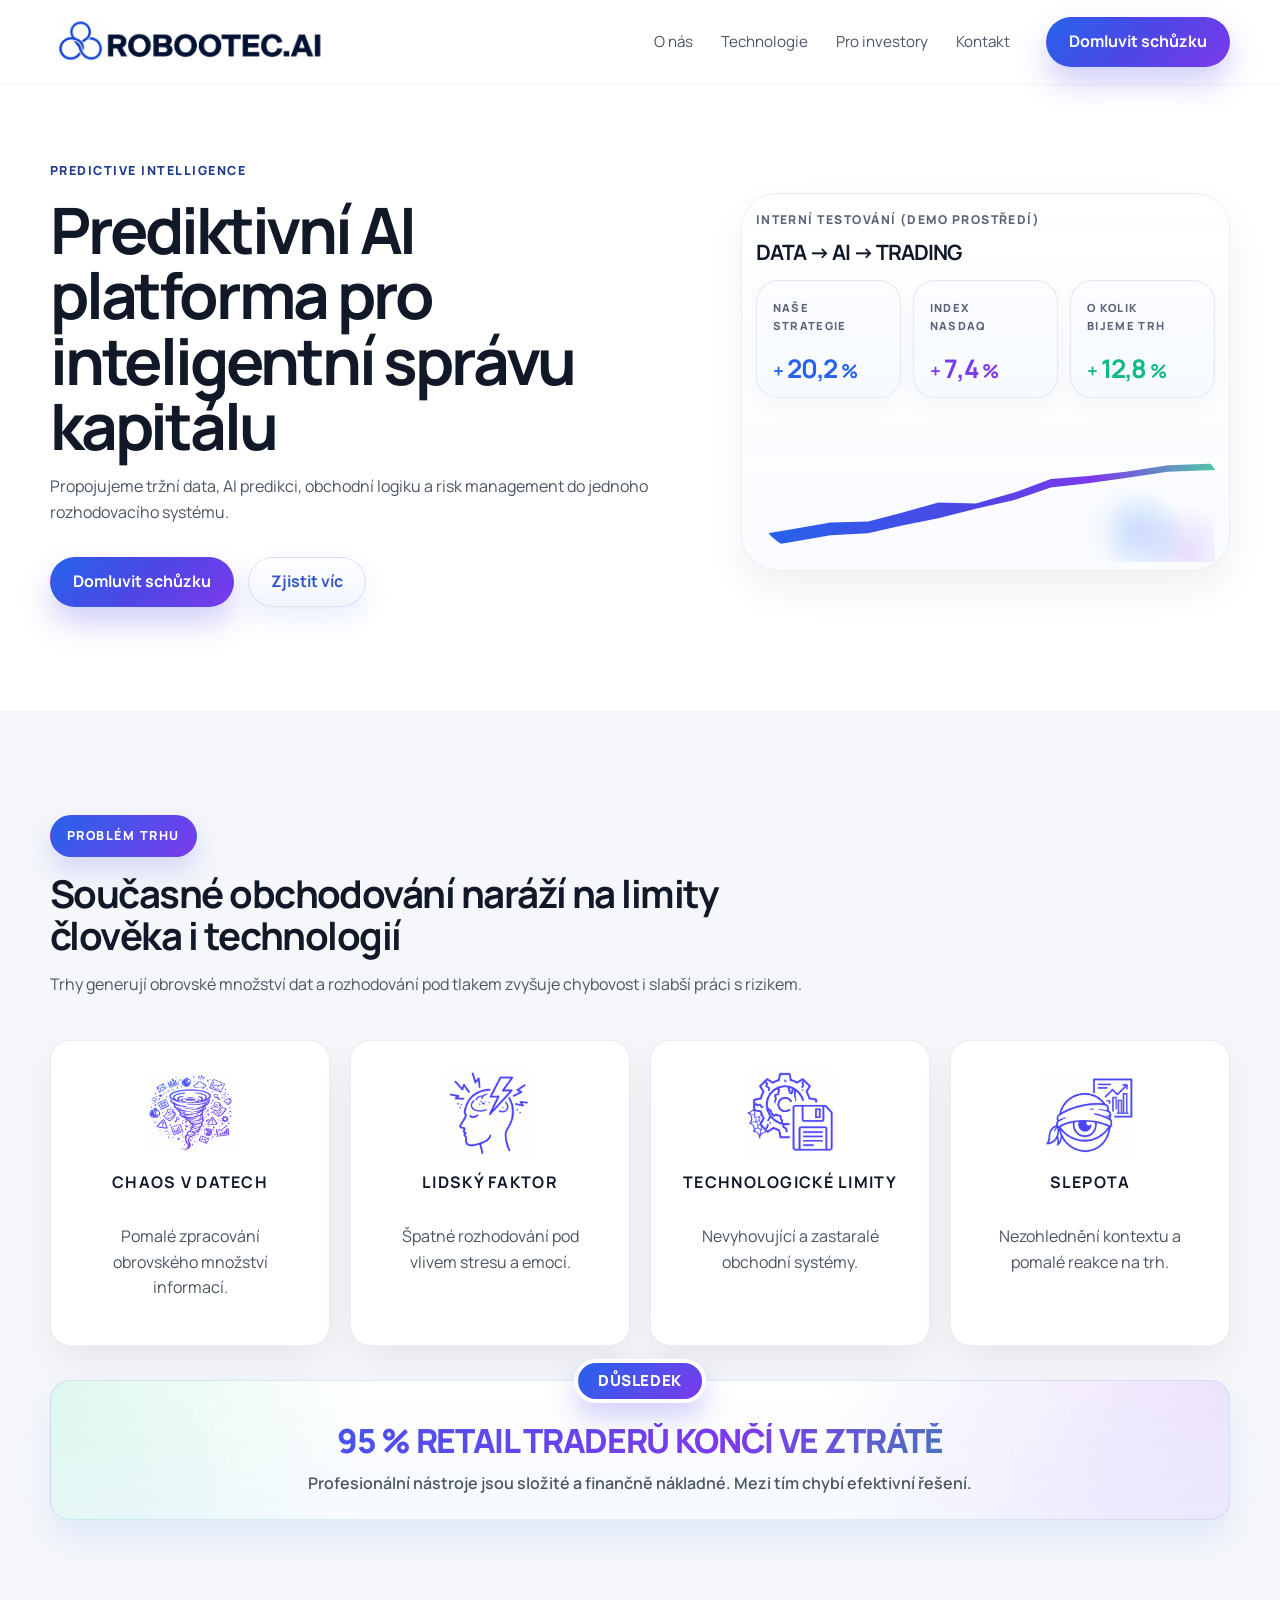
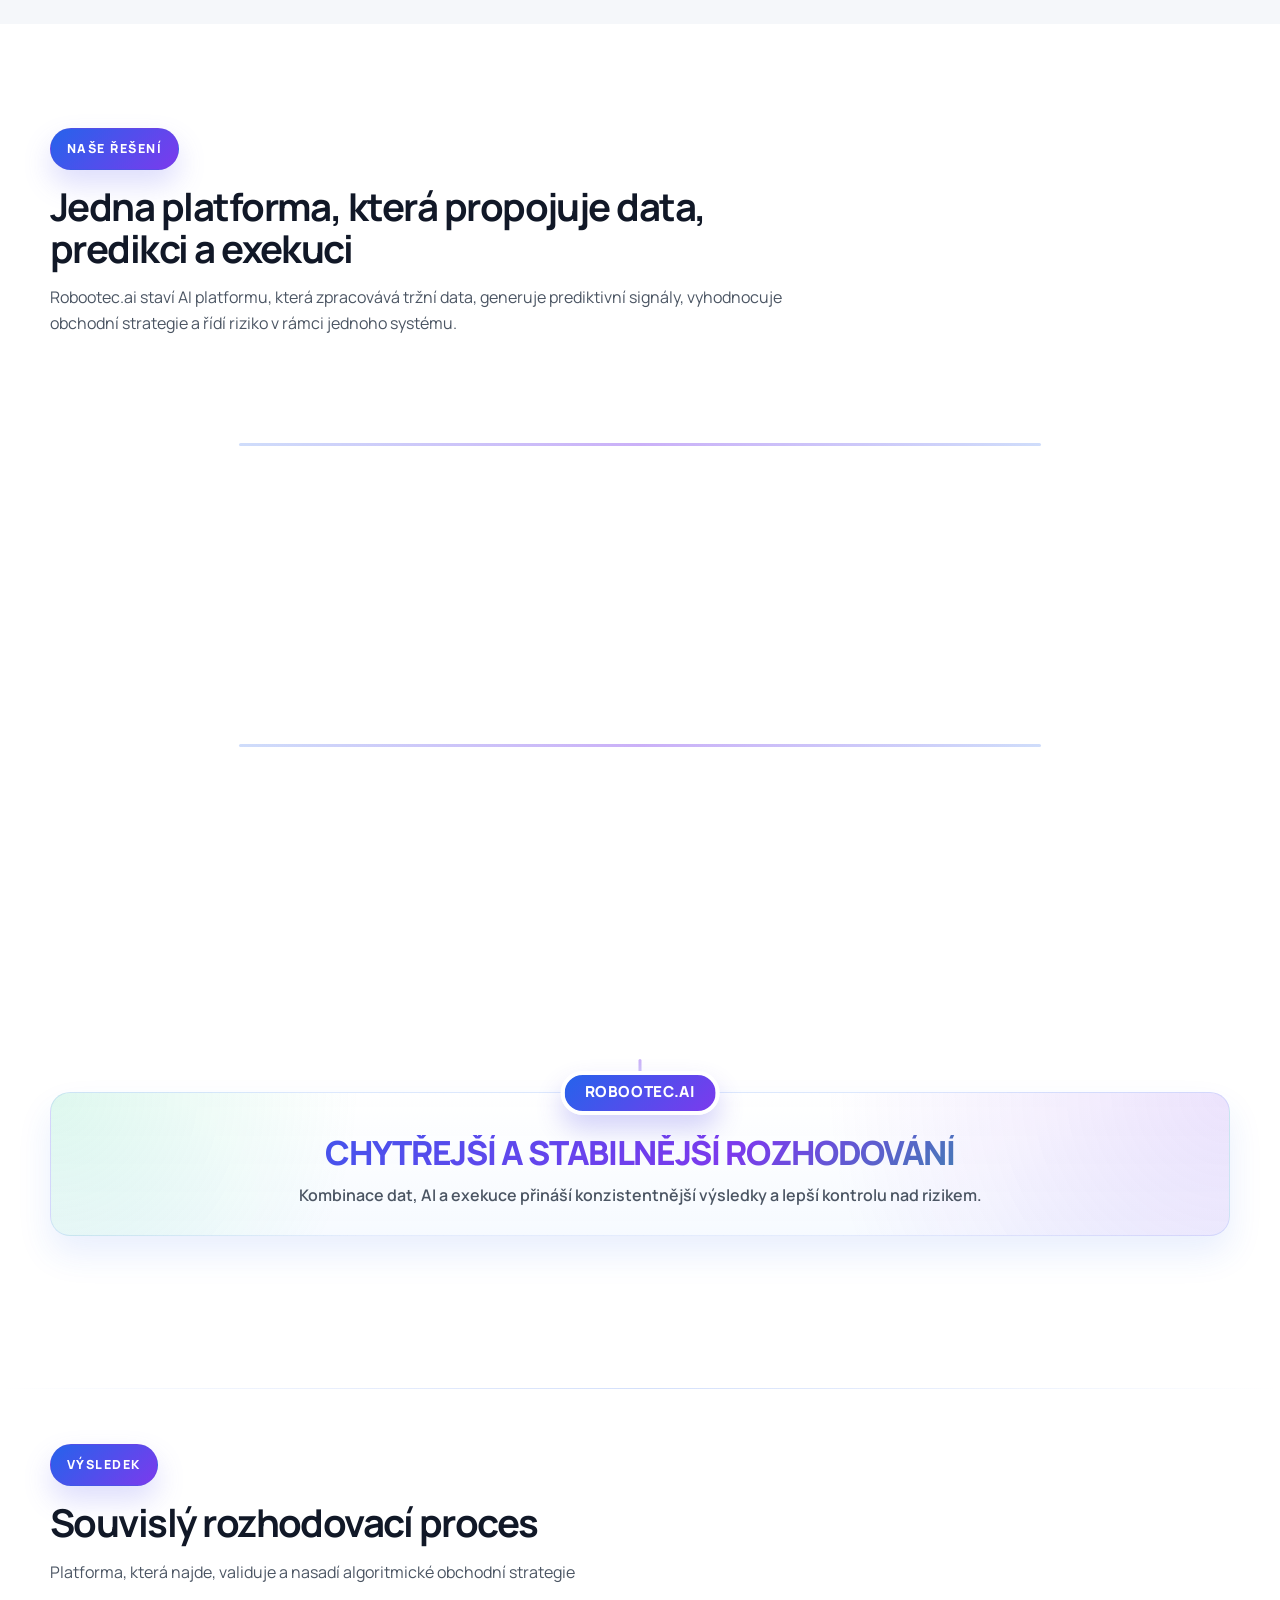
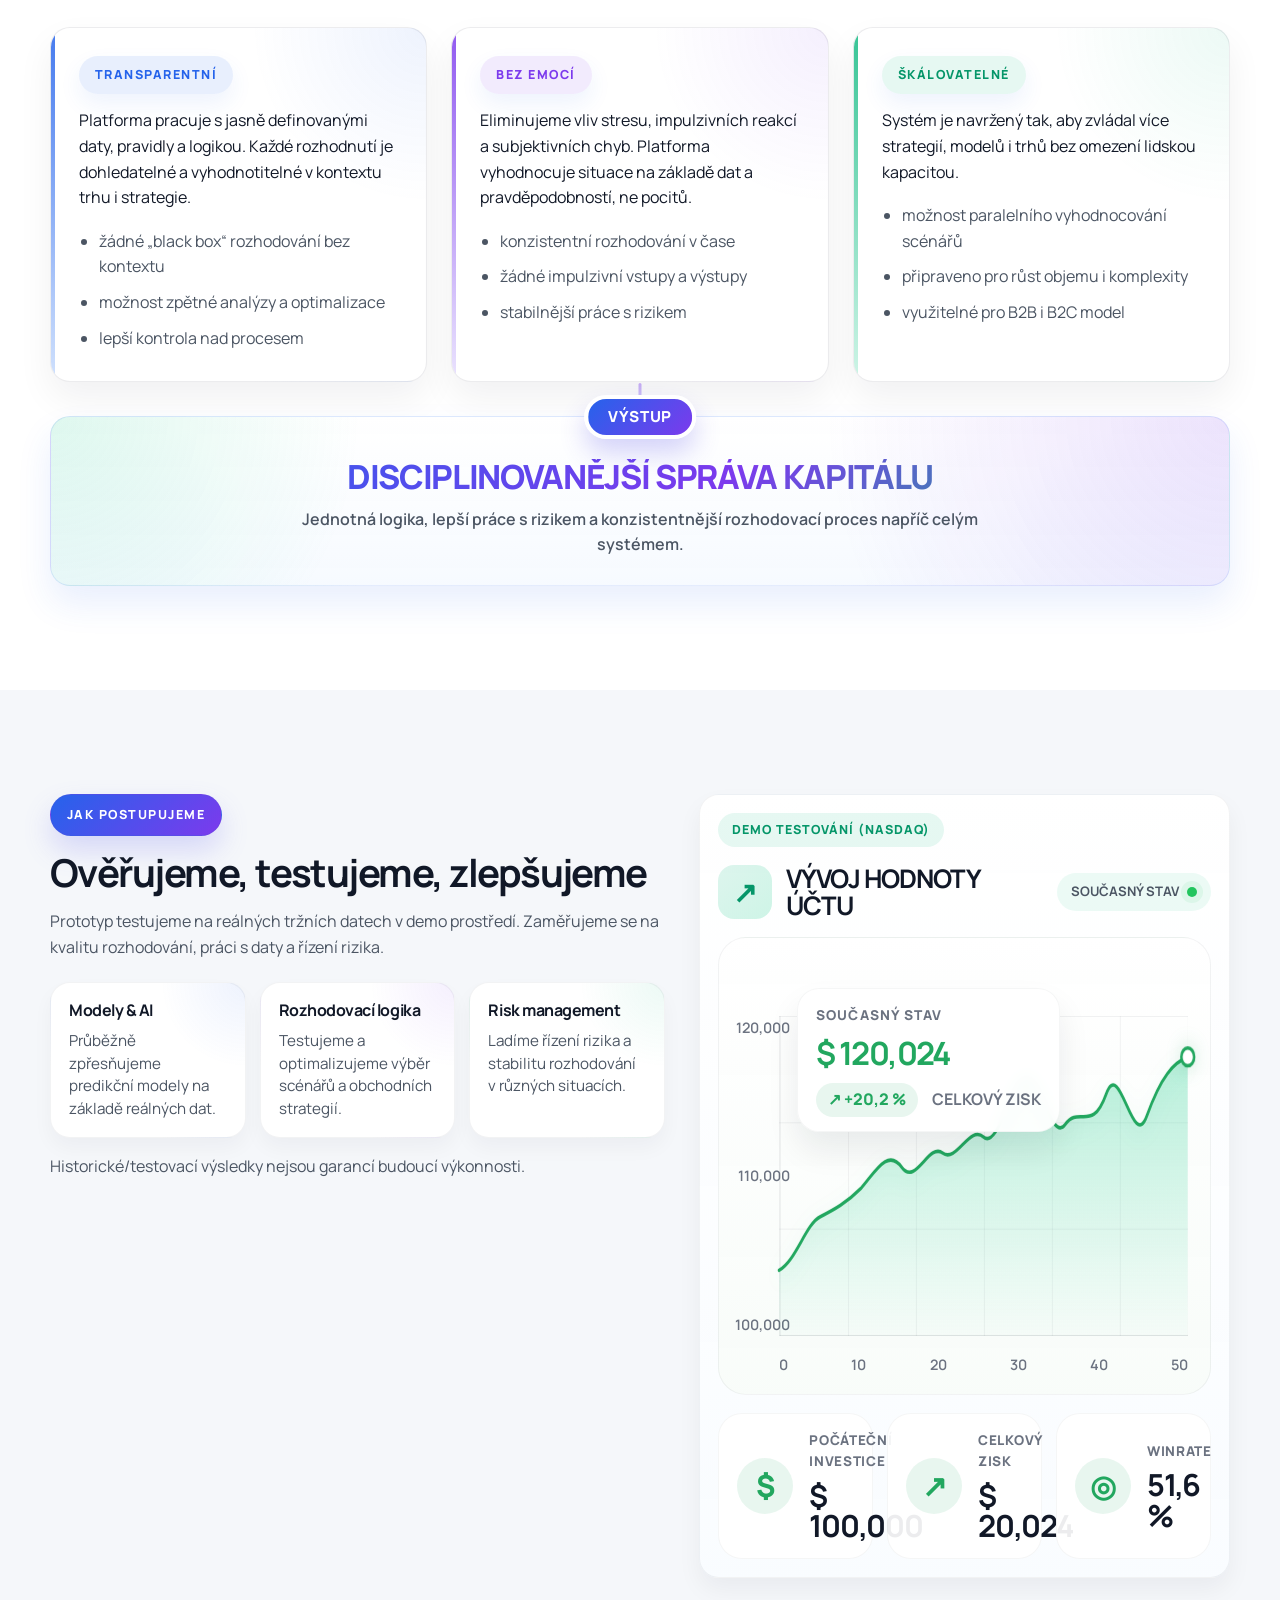
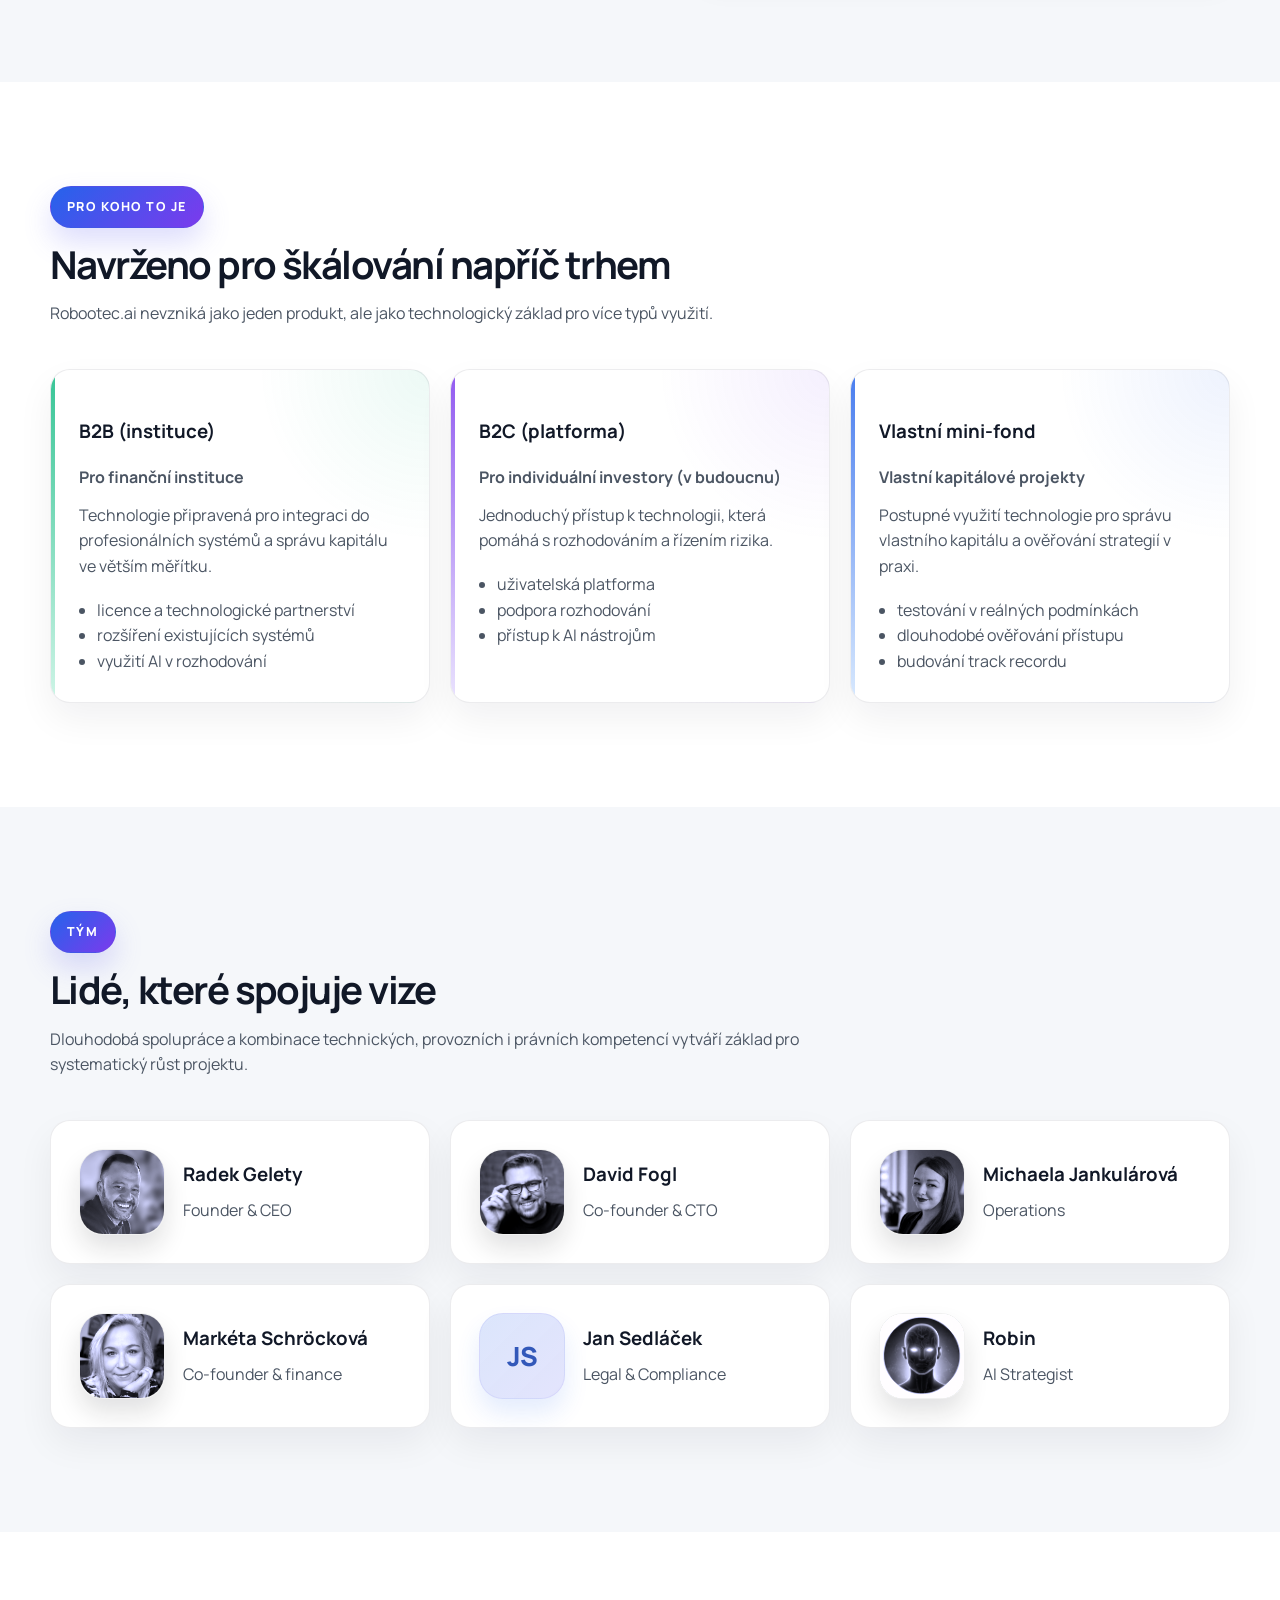
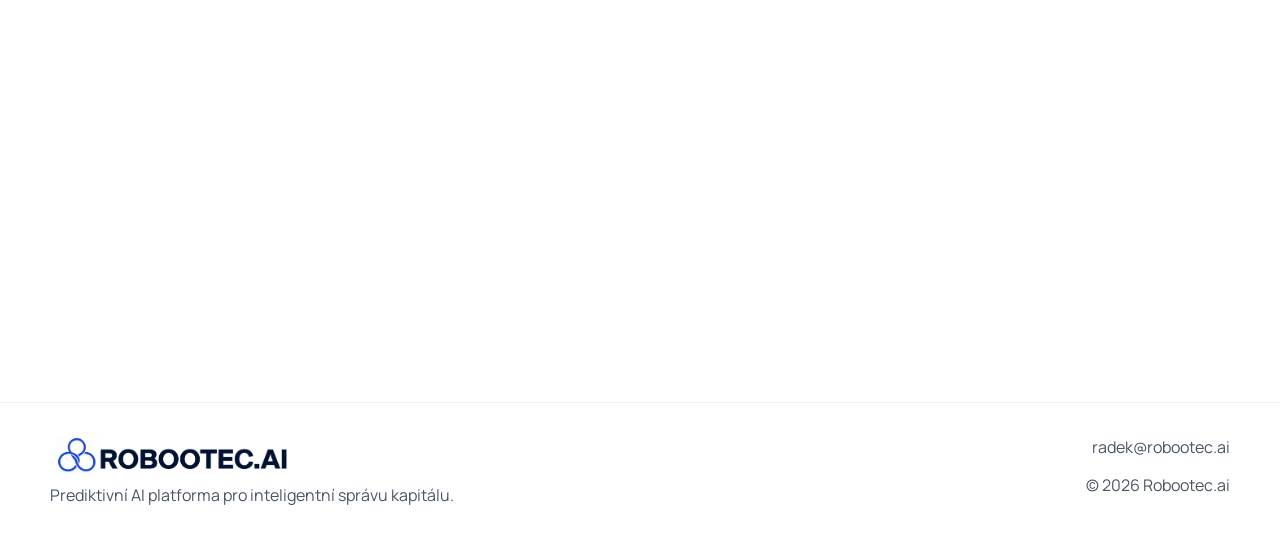
==== commit fddd01d0: "Add files via upload" ====
--- a/index.html
+++ b/index.html
@@ -38,9 +38,9 @@
     <section class="hero section">
       <div class="container hero-grid">
         <div class="hero-copy reveal">
-          <span class="eyebrow">REVOLUCE ZAČÍNÁ</span>
+          <span class="eyebrow">PREDICTIVE INTELLIGENCE</span>
           <h1>Prediktivní AI platforma pro inteligentní správu kapitálu</h1>
-          <p class="hero-text">Propolujeme tržní data, AI predikci, obchodní logiku a risk management do jednoho rozhodovacího systému.</p>
+          <p class="hero-text">Propojujeme tržní data, AI predikci, obchodní logiku a risk management do jednoho rozhodovacího systému.</p>
           <div class="hero-actions">
             <a class="button button-primary hero-button-primary" href="kontakt.html">Domluvit schůzku</a>
             <a class="button button-secondary hero-button-secondary" href="#platforma">Zjistit víc</a>
@@ -88,7 +88,7 @@
           <article class="info-card problem-card reveal reveal-delay-1">
             <img class="problem-icon" src="assets/problem-human.png" alt="Lidský faktor">
             <h3>LIDSKÝ FAKTOR</h3>
-            <p>Špatné rozhodávní pod vlivem stresu a emocí.</p>
+            <p>Špatné rozhodování pod vlivem stresu a emocí.</p>
           </article>
           <article class="info-card problem-card reveal reveal-delay-2">
             <img class="problem-icon" src="assets/problem-tech.png" alt="Technologické limity">
@@ -188,7 +188,8 @@
         </div>
         <div class="pillar-outcome reveal">
           <span class="pillar-outcome-label">VÝSTUP</span>
-          <p class="outcome-highlight">VYŠŠÍ ZHODNOCENÍ INVESTICE</p>
+          <p class="outcome-highlight">DISCIPLINOVANĚJŠÍ SPRÁVA KAPITÁLU</p>
+          <p class="outcome-detail">Jednotná logika, lepší práce s rizikem a konzistentnější rozhodovací proces napříč celým systémem.</p>
         </div>
       </div>
     </section>
--- a/styles.css
+++ b/styles.css
@@ -133,6 +133,7 @@
 .site-nav a:focus-visible,
 body[data-page="about"] .site-nav a[href="o-nas.html"],
 body[data-page="technology"] .site-nav a[href="technologie.html"],
+body[data-page="investors"] .site-nav a[href="pro-investory.html"],
 body[data-page="contact"] .site-nav a[href="kontakt.html"] {
   color: var(--text);
 }
@@ -206,6 +207,20 @@
 
 .button-full {
   width: 100%;
+}
+
+.button-outline {
+  color: #3456c5;
+  background: #ffffff;
+  border-color: rgba(79, 70, 229, 0.16);
+  box-shadow: 0 12px 26px rgba(37, 99, 235, 0.08);
+}
+
+.button-light-outline {
+  color: #ffffff;
+  background: rgba(255, 255, 255, 0.06);
+  border-color: rgba(255, 255, 255, 0.3);
+  box-shadow: none;
 }
 
 .eyebrow {
@@ -522,15 +537,16 @@
 
 .problem-outcome p {
   margin: 0;
-  color: #1f2f6b !important;
   font-size: 0.96rem;
   font-weight: 700;
   line-height: 1.5;
   text-align: center;
 }
 
-.outcome-highlight {
+.problem-outcome .outcome-highlight,
+.pillar-outcome .outcome-highlight {
   margin: 0;
+  display: block;
   font-size: clamp(1.45rem, 2.6vw, 2.25rem) !important;
   line-height: 1.08;
   letter-spacing: -0.04em;
@@ -630,6 +646,10 @@
 .section-heading {
   max-width: 760px;
   margin-bottom: 42px;
+}
+
+.about-timeline-heading {
+  margin-bottom: 28px;
 }
 
 .section-heading h2,
@@ -937,7 +957,16 @@
   padding: 28px;
 }
 
+.validation-grid {
+  grid-template-columns: 1.02fr 0.88fr;
+  gap: 34px;
+  align-items: start;
+}
+
 .validation-card-visual {
+  width: 100%;
+  max-width: 620px;
+  justify-self: end;
   padding: 18px;
   background:
     linear-gradient(180deg, rgba(255, 255, 255, 0.98), rgba(249, 252, 255, 0.96));
@@ -1036,7 +1065,7 @@
 .validation-graph-header h3 {
   margin: 0;
   flex: 1;
-  font-size: clamp(1.55rem, 2.3vw, 2.2rem);
+  font-size: clamp(1.35rem, 2vw, 1.95rem);
   line-height: 1.06;
   letter-spacing: -0.04em;
 }
@@ -1078,8 +1107,8 @@
 
 .validation-chart {
   position: relative;
-  min-height: 520px;
-  padding: 88px 28px 64px 72px;
+  min-height: 458px;
+  padding: 82px 24px 58px 64px;
   border-radius: 28px;
   background:
     linear-gradient(180deg, rgba(255, 255, 255, 0.98), rgba(248, 252, 249, 0.96));
@@ -1089,7 +1118,7 @@
 
 .validation-grid-lines {
   position: absolute;
-  inset: 82px 24px 66px 68px;
+  inset: 78px 22px 58px 60px;
   background-image:
     linear-gradient(rgba(17, 24, 39, 0.06) 1px, transparent 1px),
     linear-gradient(90deg, rgba(17, 24, 39, 0.05) 1px, transparent 1px);
@@ -1106,8 +1135,8 @@
 }
 
 .validation-axis-y {
-  top: 82px;
-  bottom: 66px;
+  top: 78px;
+  bottom: 58px;
   left: 16px;
   display: flex;
   flex-direction: column;
@@ -1116,8 +1145,8 @@
 }
 
 .validation-axis-x {
-  left: 68px;
-  right: 24px;
+  left: 60px;
+  right: 22px;
   bottom: 18px;
   display: flex;
   justify-content: space-between;
@@ -1125,9 +1154,9 @@
 
 .validation-chart-svg {
   position: absolute;
-  inset: 82px 24px 66px 68px;
-  width: calc(100% - 92px);
-  height: calc(100% - 148px);
+  inset: 78px 22px 58px 60px;
+  width: calc(100% - 82px);
+  height: calc(100% - 136px);
   overflow: visible;
 }
 
@@ -1157,11 +1186,11 @@
 
 .validation-value-card {
   position: absolute;
-  top: 58px;
-  left: 102px;
+  top: 50px;
+  left: 78px;
   z-index: 2;
-  min-width: 220px;
-  padding: 18px 20px 16px;
+  min-width: 198px;
+  padding: 16px 18px 14px;
   border-radius: 22px;
   background: rgba(255, 255, 255, 0.94);
   border: 1px solid rgba(17, 24, 39, 0.04);
@@ -1183,7 +1212,7 @@
 
 .validation-value-card strong {
   display: block;
-  font-size: clamp(2rem, 3vw, 3rem);
+  font-size: clamp(1.8rem, 2.5vw, 2.7rem);
   line-height: 1;
   letter-spacing: -0.05em;
   color: #22a75f;
@@ -1216,15 +1245,15 @@
 .validation-stats-row {
   display: grid;
   grid-template-columns: repeat(3, minmax(0, 1fr));
-  gap: 18px;
+  gap: 14px;
 }
 
 .validation-stat-item {
   display: flex;
   align-items: center;
   gap: 16px;
-  min-height: 116px;
-  padding: 18px 20px;
+  min-height: 104px;
+  padding: 16px 18px;
   border-radius: 24px;
   background: rgba(255, 255, 255, 0.92);
   border: 1px solid rgba(17, 24, 39, 0.04);
@@ -1301,6 +1330,14 @@
 
 .segment-card p {
   margin: 0;
+}
+
+.about-approach-lead {
+  max-width: 880px;
+  font-size: clamp(1.08rem, 1.5vw, 1.28rem);
+  line-height: 1.6;
+  color: #1f2f6b !important;
+  font-weight: 700;
 }
 
 .segment-card-green {
@@ -1373,52 +1410,94 @@
 
 .about-hero-visual {
   position: relative;
-}
-
-.about-hero-image {
-  width: 100%;
-  height: auto;
+  overflow: hidden;
   border-radius: 32px;
   box-shadow: var(--shadow-soft);
   border: 1px solid rgba(17, 24, 39, 0.06);
 }
 
+.about-hero-image {
+  width: 100%;
+  height: 100%;
+  min-height: 540px;
+  object-fit: cover;
+  object-position: center 57%;
+  transform: scale(1.12);
+  transform-origin: center center;
+  filter: saturate(0.84) contrast(0.94) brightness(1.02);
+}
+
+.about-hero-caption {
+  position: absolute;
+  left: 24px;
+  bottom: 22px;
+  display: inline-flex;
+  align-items: center;
+  min-height: 34px;
+  padding: 0 14px;
+  border-radius: 999px;
+  background: rgba(255, 255, 255, 0.82);
+  border: 1px solid rgba(17, 24, 39, 0.06);
+  backdrop-filter: blur(8px);
+  color: #4b5563;
+  font-size: 0.82rem;
+  font-weight: 700;
+  letter-spacing: 0.02em;
+  box-shadow: 0 10px 20px rgba(15, 23, 42, 0.06);
+}
+
 .about-timeline {
   position: relative;
   display: grid;
-  gap: 24px;
+  gap: 28px;
 }
 
 .about-timeline::before {
   content: "";
   position: absolute;
-  top: 24px;
-  bottom: 24px;
-  left: 18px;
+  top: 18px;
+  bottom: 18px;
+  left: 72px;
   width: 2px;
   background: linear-gradient(180deg, rgba(37, 99, 235, 0.28), rgba(124, 58, 237, 0.22), rgba(16, 185, 129, 0.24));
 }
 
+.about-timeline-item {
+  position: relative;
+  display: grid;
+  grid-template-columns: 144px minmax(0, 1fr);
+  gap: 24px;
+  align-items: start;
+}
+
+.about-timeline-rail {
+  position: relative;
+  display: flex;
+  justify-content: center;
+  min-height: 100%;
+  z-index: 1;
+}
+
+.about-timeline .story-year {
+  min-width: 104px;
+  min-height: 42px;
+  padding: 0 20px;
+  background: linear-gradient(135deg, #2563eb 0%, #7c3aed 100%);
+  color: #ffffff;
+  box-shadow: 0 14px 26px rgba(79, 70, 229, 0.18);
+  border: 4px solid #ffffff;
+}
+
 .about-story-card {
-  position: relative;
-  padding-left: 72px;
+  padding-left: 28px;
 }
 
 .about-story-card::before {
-  content: "";
-  position: absolute;
-  top: 34px;
-  left: 18px;
-  width: 18px;
-  height: 18px;
-  border-radius: 50%;
-  background: linear-gradient(135deg, #2563eb 0%, #7c3aed 100%);
-  box-shadow: 0 0 0 8px rgba(99, 102, 241, 0.08);
-  transform: translateX(-50%);
+  display: none;
 }
 
 .about-story-card h2 {
-  margin-top: 14px;
+  margin-top: 0;
 }
 
 .about-story-card p {
@@ -1427,6 +1506,56 @@
 
 .about-list {
   margin-top: 14px;
+}
+
+.about-story-card-current {
+  position: relative;
+  border-color: rgba(79, 70, 229, 0.14);
+  background:
+    radial-gradient(circle at top right, rgba(124, 58, 237, 0.12), transparent 30%),
+    radial-gradient(circle at bottom left, rgba(52, 211, 153, 0.12), transparent 22%),
+    linear-gradient(180deg, rgba(255, 255, 255, 0.99), rgba(245, 249, 255, 0.98));
+  box-shadow: 0 22px 42px rgba(79, 70, 229, 0.08);
+}
+
+.about-story-status {
+  display: inline-flex;
+  align-items: center;
+  min-height: 34px;
+  padding: 0 14px;
+  margin-bottom: 14px;
+  border-radius: 999px;
+  background: rgba(79, 70, 229, 0.1);
+  color: #5b4fd4;
+  font-size: 0.78rem;
+  font-weight: 800;
+  letter-spacing: 0.08em;
+  text-transform: uppercase;
+}
+
+.about-story-notes {
+  display: grid;
+  gap: 14px;
+  margin-top: 22px;
+}
+
+.about-story-note {
+  padding: 18px 18px 16px;
+  border-radius: 20px;
+  background: rgba(255, 255, 255, 0.84);
+  border: 1px solid rgba(17, 24, 39, 0.05);
+  box-shadow: 0 10px 20px rgba(15, 23, 42, 0.04);
+}
+
+.about-story-note h3 {
+  margin: 0;
+  font-size: 1rem;
+  line-height: 1.25;
+  letter-spacing: -0.02em;
+}
+
+.about-story-note p {
+  margin-top: 10px;
 }
 
 .about-team-grid {
@@ -1494,9 +1623,523 @@
   gap: 22px;
 }
 
+.technology-hero-grid {
+  display: grid;
+  grid-template-columns: 1.02fr 0.98fr;
+  gap: 38px;
+  align-items: center;
+}
+
+.tech-hero-panel {
+  padding: 30px;
+  border-radius: 32px;
+  border: 1px solid rgba(37, 99, 235, 0.1);
+  background:
+    radial-gradient(circle at top right, rgba(124, 58, 237, 0.12), transparent 34%),
+    radial-gradient(circle at bottom left, rgba(52, 211, 153, 0.12), transparent 24%),
+    linear-gradient(180deg, rgba(255, 255, 255, 0.99), rgba(246, 249, 255, 0.97));
+  box-shadow: 0 18px 38px rgba(15, 23, 42, 0.06);
+}
+
+.tech-hero-label {
+  display: inline-flex;
+  align-items: center;
+  min-height: 36px;
+  padding: 0 14px;
+  border-radius: 999px;
+  background: rgba(37, 99, 235, 0.08);
+  color: #2563eb;
+  font-size: 0.78rem;
+  font-weight: 800;
+  letter-spacing: 0.1em;
+  text-transform: uppercase;
+}
+
+.tech-hero-flow {
+  display: grid;
+  grid-template-columns: repeat(3, minmax(0, 1fr));
+  gap: 14px;
+  margin-top: 20px;
+}
+
+.tech-hero-node {
+  display: grid;
+  gap: 10px;
+  min-height: 138px;
+  padding: 18px 16px;
+  border-radius: 24px;
+  border: 1px solid rgba(17, 24, 39, 0.05);
+  background: rgba(255, 255, 255, 0.92);
+  box-shadow: 0 10px 22px rgba(15, 23, 42, 0.04);
+}
+
+.tech-hero-node strong {
+  font-size: 1.2rem;
+  line-height: 1;
+  letter-spacing: -0.04em;
+}
+
+.tech-hero-node span {
+  color: var(--muted);
+  font-weight: 700;
+  line-height: 1.4;
+}
+
+.tech-hero-node:nth-child(1) strong {
+  color: #2563eb;
+}
+
+.tech-hero-node:nth-child(2) strong {
+  color: #7c3aed;
+}
+
+.tech-hero-node:nth-child(3) strong {
+  color: #10b981;
+}
+
+.tech-hero-summary {
+  display: flex;
+  flex-wrap: wrap;
+  gap: 10px;
+  margin-top: 18px;
+}
+
+.tech-hero-summary span {
+  display: inline-flex;
+  align-items: center;
+  min-height: 38px;
+  padding: 0 14px;
+  border-radius: 999px;
+  background: #ffffff;
+  border: 1px solid rgba(17, 24, 39, 0.06);
+  color: #4b5563;
+  font-size: 0.88rem;
+  font-weight: 700;
+  box-shadow: 0 8px 18px rgba(15, 23, 42, 0.04);
+}
+
 .contact-panel,
 .contact-form {
   padding: 32px;
+}
+
+.contact-hero-grid {
+  display: grid;
+  grid-template-columns: 0.96fr 1.04fr;
+  gap: 42px;
+  align-items: center;
+}
+
+.contact-hero-text {
+  max-width: 640px;
+  font-size: clamp(1.05rem, 1.45vw, 1.22rem);
+  line-height: 1.7;
+}
+
+.contact-hero-actions {
+  margin-top: 36px;
+}
+
+.contact-hero-panel {
+  padding: 30px;
+  border-radius: 32px;
+  border: 1px solid rgba(37, 99, 235, 0.1);
+  background:
+    radial-gradient(circle at top right, rgba(124, 58, 237, 0.12), transparent 34%),
+    radial-gradient(circle at bottom left, rgba(52, 211, 153, 0.12), transparent 24%),
+    linear-gradient(180deg, rgba(255, 255, 255, 0.99), rgba(246, 249, 255, 0.97));
+  box-shadow: 0 20px 42px rgba(15, 23, 42, 0.06);
+}
+
+.contact-hero-panel-header h2 {
+  margin: 10px 0 0;
+  font-size: clamp(1.8rem, 2.4vw, 2.5rem);
+  line-height: 1.06;
+  letter-spacing: -0.04em;
+}
+
+.contact-panel-kicker {
+  display: inline-flex;
+  align-items: center;
+  min-height: 36px;
+  padding: 0 14px;
+  border-radius: 999px;
+  background: rgba(37, 99, 235, 0.08);
+  color: #2563eb;
+  font-size: 0.8rem;
+  font-weight: 800;
+  letter-spacing: 0.08em;
+  text-transform: uppercase;
+}
+
+.contact-person-grid {
+  display: grid;
+  grid-template-columns: repeat(2, minmax(0, 1fr));
+  gap: 16px;
+  margin-top: 26px;
+}
+
+.contact-person-card {
+  padding: 22px 22px 20px;
+  border-radius: 24px;
+  border: 1px solid rgba(17, 24, 39, 0.05);
+  background: rgba(255, 255, 255, 0.92);
+  box-shadow: 0 12px 24px rgba(15, 23, 42, 0.04);
+}
+
+.contact-person-card-blue {
+  background:
+    radial-gradient(circle at top right, rgba(37, 99, 235, 0.08), transparent 34%),
+    rgba(255, 255, 255, 0.94);
+}
+
+.contact-person-card-purple {
+  background:
+    radial-gradient(circle at top right, rgba(124, 58, 237, 0.08), transparent 34%),
+    rgba(255, 255, 255, 0.94);
+}
+
+.contact-person-badge {
+  display: inline-flex;
+  align-items: center;
+  min-height: 32px;
+  padding: 0 12px;
+  border-radius: 999px;
+  background: rgba(17, 24, 39, 0.05);
+  color: #4b5563;
+  font-size: 0.78rem;
+  font-weight: 800;
+  letter-spacing: 0.05em;
+}
+
+.contact-person-card h3 {
+  margin: 16px 0 6px;
+  font-size: 1.2rem;
+  line-height: 1.1;
+  letter-spacing: -0.03em;
+}
+
+.contact-role {
+  margin: 0;
+  color: #1f2f6b !important;
+  font-weight: 700;
+}
+
+.contact-person-links {
+  display: grid;
+  gap: 8px;
+  margin-top: 16px;
+}
+
+.contact-person-links a {
+  color: #4b5563;
+  font-weight: 700;
+}
+
+.contact-person-focus {
+  margin: 18px 0 0 !important;
+  color: #111827 !important;
+  font-weight: 700 !important;
+  line-height: 1.5;
+}
+
+.contact-secondary-strip {
+  display: grid;
+  grid-template-columns: repeat(2, minmax(0, 1fr));
+  gap: 16px;
+  margin-top: 18px;
+}
+
+.contact-secondary-item {
+  padding: 18px 20px;
+  border-radius: 22px;
+  border: 1px solid rgba(17, 24, 39, 0.05);
+  background: rgba(255, 255, 255, 0.78);
+  box-shadow: 0 10px 20px rgba(15, 23, 42, 0.03);
+}
+
+.contact-secondary-label {
+  display: block;
+  margin-bottom: 10px;
+  color: #6b7280;
+  font-size: 0.78rem;
+  font-weight: 800;
+  letter-spacing: 0.08em;
+  text-transform: uppercase;
+}
+
+.contact-secondary-item a {
+  font-weight: 700;
+  color: #1f2f6b;
+}
+
+.contact-cta-panel {
+  border: 0;
+  background: linear-gradient(135deg, #2563eb 0%, #4f46e5 52%, #7c3aed 100%);
+  box-shadow: 0 24px 46px rgba(79, 70, 229, 0.22);
+}
+
+.contact-cta-panel h2,
+.contact-cta-panel p,
+.contact-cta-label {
+  color: #ffffff !important;
+}
+
+.contact-cta-label {
+  opacity: 0.86;
+}
+
+.contact-company-section {
+  padding-top: 0;
+}
+
+.contact-company-card {
+  display: flex;
+  align-items: center;
+  justify-content: space-between;
+  gap: 20px;
+  padding: 24px 28px;
+  border-radius: 24px;
+  border: 1px solid rgba(17, 24, 39, 0.06);
+  background: #ffffff;
+  box-shadow: 0 12px 26px rgba(15, 23, 42, 0.04);
+}
+
+.contact-company-label {
+  font-size: 1rem;
+  font-weight: 800;
+  letter-spacing: 0.04em;
+  text-transform: uppercase;
+}
+
+.contact-company-meta {
+  display: flex;
+  flex-wrap: wrap;
+  gap: 18px;
+  color: #4b5563;
+  font-weight: 700;
+  justify-content: flex-end;
+}
+
+.investor-hero-grid {
+  display: grid;
+  grid-template-columns: 0.98fr 1.02fr;
+  gap: 42px;
+  align-items: center;
+}
+
+.investor-hero-text {
+  max-width: 660px;
+  font-size: clamp(1.05rem, 1.45vw, 1.22rem);
+  line-height: 1.7;
+}
+
+.investor-hero-actions {
+  margin-top: 36px;
+}
+
+.investor-hero-panel {
+  padding: 30px;
+  border-radius: 32px;
+  border: 1px solid rgba(37, 99, 235, 0.1);
+  background:
+    radial-gradient(circle at top right, rgba(124, 58, 237, 0.12), transparent 34%),
+    radial-gradient(circle at bottom left, rgba(52, 211, 153, 0.12), transparent 24%),
+    linear-gradient(180deg, rgba(255, 255, 255, 0.99), rgba(246, 249, 255, 0.97));
+  box-shadow: 0 20px 42px rgba(15, 23, 42, 0.06);
+}
+
+.investor-panel-kicker {
+  display: inline-flex;
+  align-items: center;
+  min-height: 36px;
+  padding: 0 14px;
+  border-radius: 999px;
+  background: rgba(37, 99, 235, 0.08);
+  color: #2563eb;
+  font-size: 0.8rem;
+  font-weight: 800;
+  letter-spacing: 0.08em;
+  text-transform: uppercase;
+}
+
+.investor-hero-panel h2 {
+  margin: 10px 0 0;
+  font-size: clamp(1.8rem, 2.4vw, 2.45rem);
+  line-height: 1.06;
+  letter-spacing: -0.04em;
+}
+
+.investor-hero-points {
+  display: grid;
+  gap: 14px;
+  margin-top: 24px;
+}
+
+.investor-point {
+  padding: 18px 18px 16px;
+  border-radius: 22px;
+  border: 1px solid rgba(17, 24, 39, 0.05);
+  background: rgba(255, 255, 255, 0.84);
+  box-shadow: 0 10px 20px rgba(15, 23, 42, 0.04);
+}
+
+.investor-point strong {
+  display: block;
+  font-size: 1rem;
+  line-height: 1.3;
+  letter-spacing: -0.02em;
+}
+
+.investor-point p {
+  margin: 10px 0 0;
+  color: var(--muted);
+}
+
+.investor-funding-note {
+  margin-top: 18px;
+  padding: 18px 20px;
+  border-radius: 24px;
+  background: rgba(255, 255, 255, 0.74);
+  border: 1px solid rgba(17, 24, 39, 0.05);
+  box-shadow: 0 10px 20px rgba(15, 23, 42, 0.03);
+}
+
+.investor-funding-label {
+  display: inline-flex;
+  align-items: center;
+  min-height: 32px;
+  padding: 0 12px;
+  border-radius: 999px;
+  background: rgba(16, 185, 129, 0.1);
+  color: #059669;
+  font-size: 0.78rem;
+  font-weight: 800;
+  letter-spacing: 0.06em;
+  text-transform: uppercase;
+}
+
+.investor-funding-note p {
+  margin: 12px 0 0;
+  color: #1f2f6b;
+  font-weight: 700;
+}
+
+.investor-progress-shell {
+  display: grid;
+  gap: 20px;
+}
+
+.investor-progress-card {
+  padding: 28px;
+  border-radius: 28px;
+  border: 1px solid rgba(17, 24, 39, 0.05);
+  background: #ffffff;
+  box-shadow: var(--shadow-card);
+}
+
+.investor-progress-label {
+  display: inline-flex;
+  align-items: center;
+  min-height: 36px;
+  padding: 0 14px;
+  border-radius: 999px;
+  background: rgba(37, 99, 235, 0.08);
+  color: #2563eb;
+  font-size: 0.8rem;
+  font-weight: 800;
+  letter-spacing: 0.08em;
+  text-transform: uppercase;
+}
+
+.investor-check-list {
+  display: grid;
+  gap: 12px;
+  margin-top: 18px;
+  padding-left: 22px;
+}
+
+.investor-check-list li::marker {
+  content: "✔ ";
+  color: #10b981;
+}
+
+.investor-progress-line {
+  position: relative;
+  display: grid;
+  grid-template-columns: repeat(4, minmax(0, 1fr));
+  gap: 16px;
+  padding-top: 28px;
+}
+
+.investor-progress-track {
+  position: absolute;
+  top: 12px;
+  left: 12%;
+  right: 12%;
+  height: 3px;
+  border-radius: 999px;
+  background: linear-gradient(90deg, rgba(37, 99, 235, 0.26), rgba(124, 58, 237, 0.34), rgba(16, 185, 129, 0.18));
+}
+
+.investor-progress-stage {
+  position: relative;
+  padding-top: 26px;
+  text-align: center;
+  color: #6b7280;
+  font-size: 0.9rem;
+  font-weight: 800;
+  letter-spacing: 0.03em;
+  text-transform: uppercase;
+}
+
+.investor-progress-stage::before {
+  content: "";
+  position: absolute;
+  top: 0;
+  left: 50%;
+  width: 18px;
+  height: 18px;
+  transform: translateX(-50%);
+  border-radius: 50%;
+  background: #dbe4f5;
+  border: 4px solid #ffffff;
+  box-shadow: 0 0 0 1px rgba(17, 24, 39, 0.06);
+}
+
+.investor-progress-stage-done::before {
+  background: #2563eb;
+}
+
+.investor-progress-stage-current::before {
+  background: #10b981;
+  box-shadow: 0 0 0 8px rgba(16, 185, 129, 0.1);
+}
+
+.investor-progress-stage-current span {
+  color: #059669;
+}
+
+.investor-why-grid {
+  display: grid;
+  grid-template-columns: repeat(2, minmax(0, 1fr));
+  gap: 20px;
+}
+
+.investor-cta-panel {
+  border: 0;
+  background: linear-gradient(135deg, #2563eb 0%, #4f46e5 52%, #7c3aed 100%);
+  box-shadow: 0 24px 46px rgba(79, 70, 229, 0.22);
+}
+
+.investor-cta-panel h2,
+.investor-cta-panel p,
+.investor-cta-label {
+  color: #ffffff !important;
+}
+
+.investor-cta-label {
+  opacity: 0.86;
 }
 
 .contact-details {
@@ -1632,6 +2275,8 @@
 
 @media (max-width: 1080px) {
   .hero-grid,
+  .contact-hero-grid,
+  .investor-hero-grid,
   .validation-grid,
   .contact-layout,
   .footer-shell,
@@ -1640,6 +2285,7 @@
   }
 
   .about-hero-grid,
+  .technology-hero-grid,
   .about-team-grid {
     grid-template-columns: 1fr;
   }
@@ -1653,7 +2299,11 @@
   }
 
   .validation-mini-grid,
-  .validation-stats-row {
+  .validation-stats-row,
+  .tech-hero-flow,
+  .contact-person-grid,
+  .contact-secondary-strip,
+  .investor-progress-line {
     grid-template-columns: 1fr;
   }
 
@@ -1705,12 +2355,18 @@
 
   .card-grid-two,
   .pillar-grid,
-  .investor-grid {
+  .investor-grid,
+  .contact-company-card,
+  .investor-why-grid {
     grid-template-columns: 1fr;
   }
 
   .validation-grid {
     gap: 28px;
+  }
+
+  .validation-card-visual {
+    max-width: 560px;
   }
 
   .validation-mini-grid {
@@ -1798,6 +2454,28 @@
     flex-direction: column;
     align-items: flex-start;
     gap: 16px;
+  }
+
+  .contact-company-card {
+    display: grid;
+  }
+
+  .contact-company-meta {
+    justify-content: flex-start;
+  }
+
+  .investor-progress-track {
+    display: none;
+  }
+
+  .investor-progress-stage {
+    text-align: left;
+    padding: 0 0 0 32px;
+  }
+
+  .investor-progress-stage::before {
+    left: 0;
+    transform: none;
   }
 
   .about-story-card {
@@ -1864,6 +2542,12 @@
 
   .validation-card-visual {
     padding: 14px;
+    max-width: none;
+    justify-self: stretch;
+  }
+
+  .validation-grid {
+    grid-template-columns: 1fr;
   }
 
   .validation-chart {
@@ -1918,16 +2602,31 @@
     min-height: auto;
   }
 
+  .about-timeline {
+    gap: 20px;
+  }
+
   .about-timeline::before {
-    left: 14px;
+    display: none;
+  }
+
+  .about-timeline-item {
+    grid-template-columns: 1fr;
+    gap: 12px;
+  }
+
+  .about-timeline-rail {
+    justify-content: flex-start;
+  }
+
+  .about-timeline .story-year {
+    min-width: 92px;
+    min-height: 40px;
+    padding: 0 18px;
   }
 
   .about-story-card {
-    padding-left: 42px;
-  }
-
-  .about-story-card::before {
-    left: 14px;
+    padding-left: 0;
   }
 
   .dashboard-card-main {
